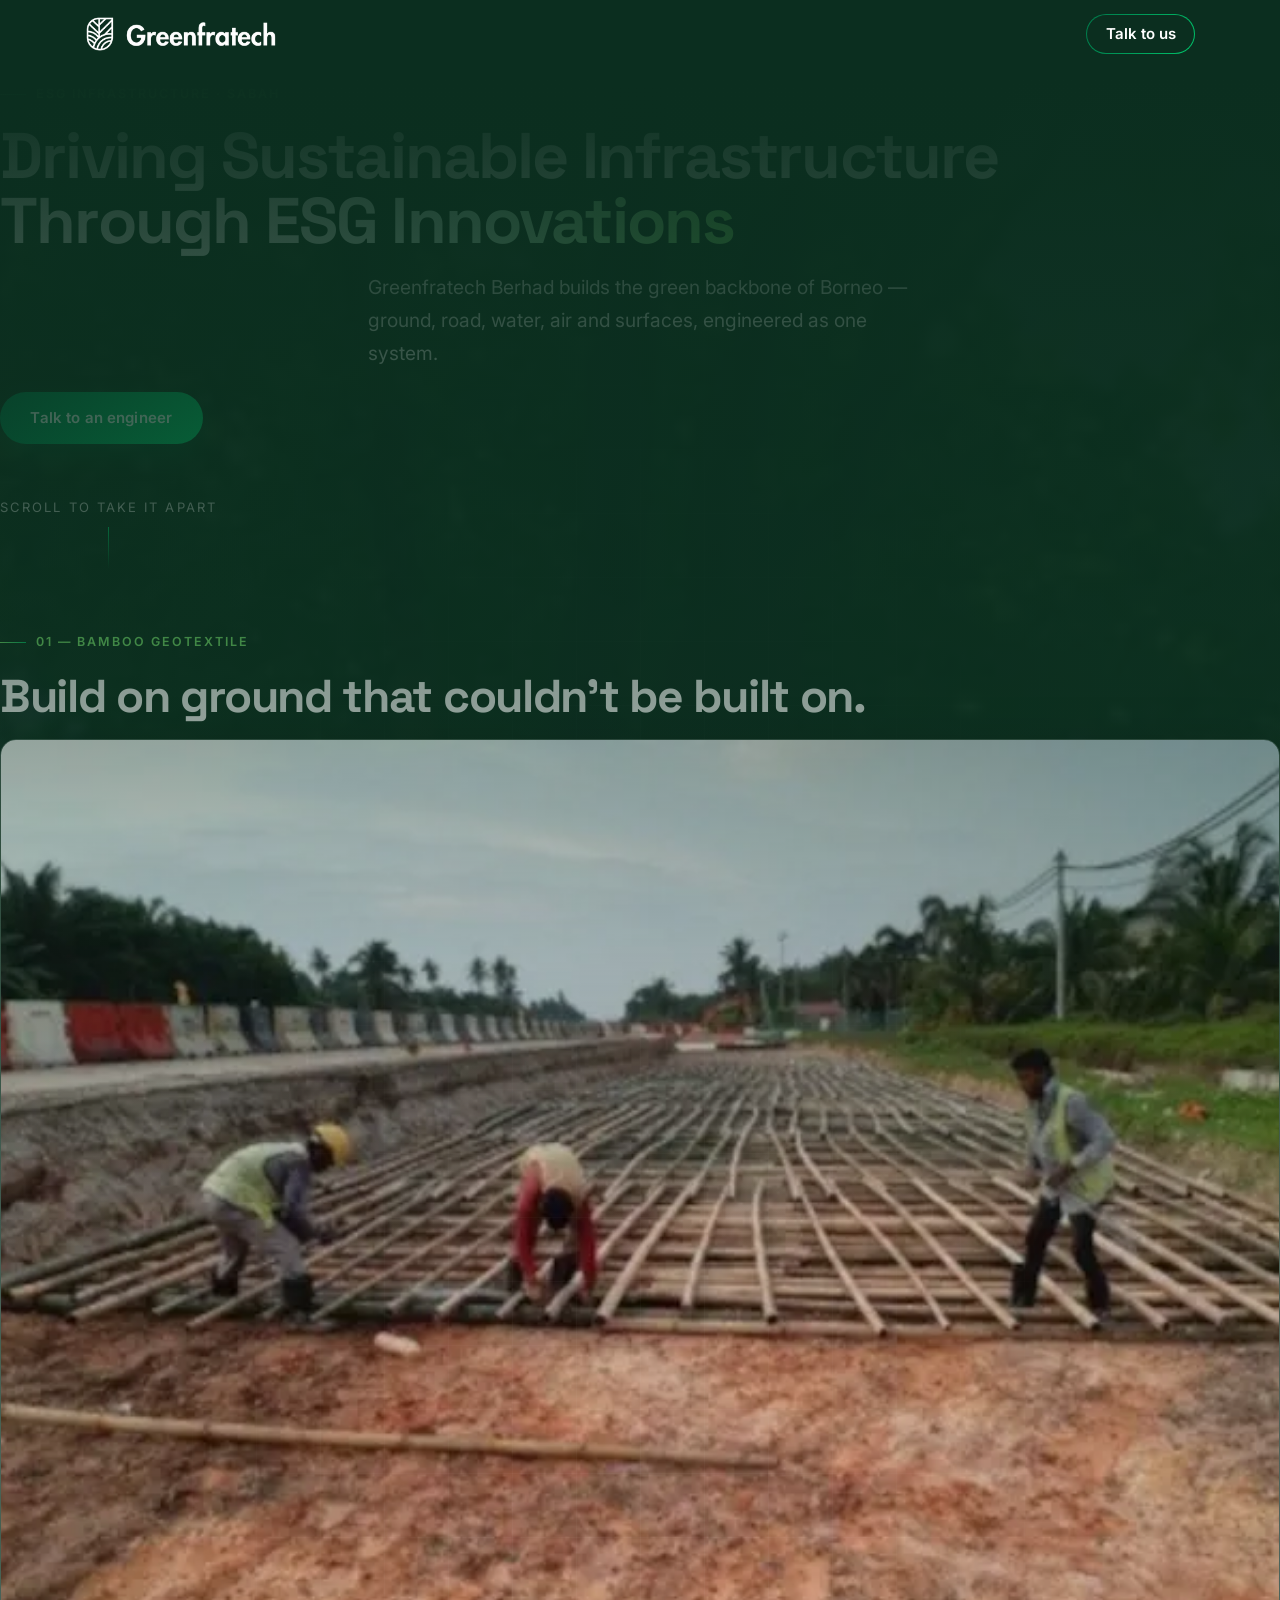
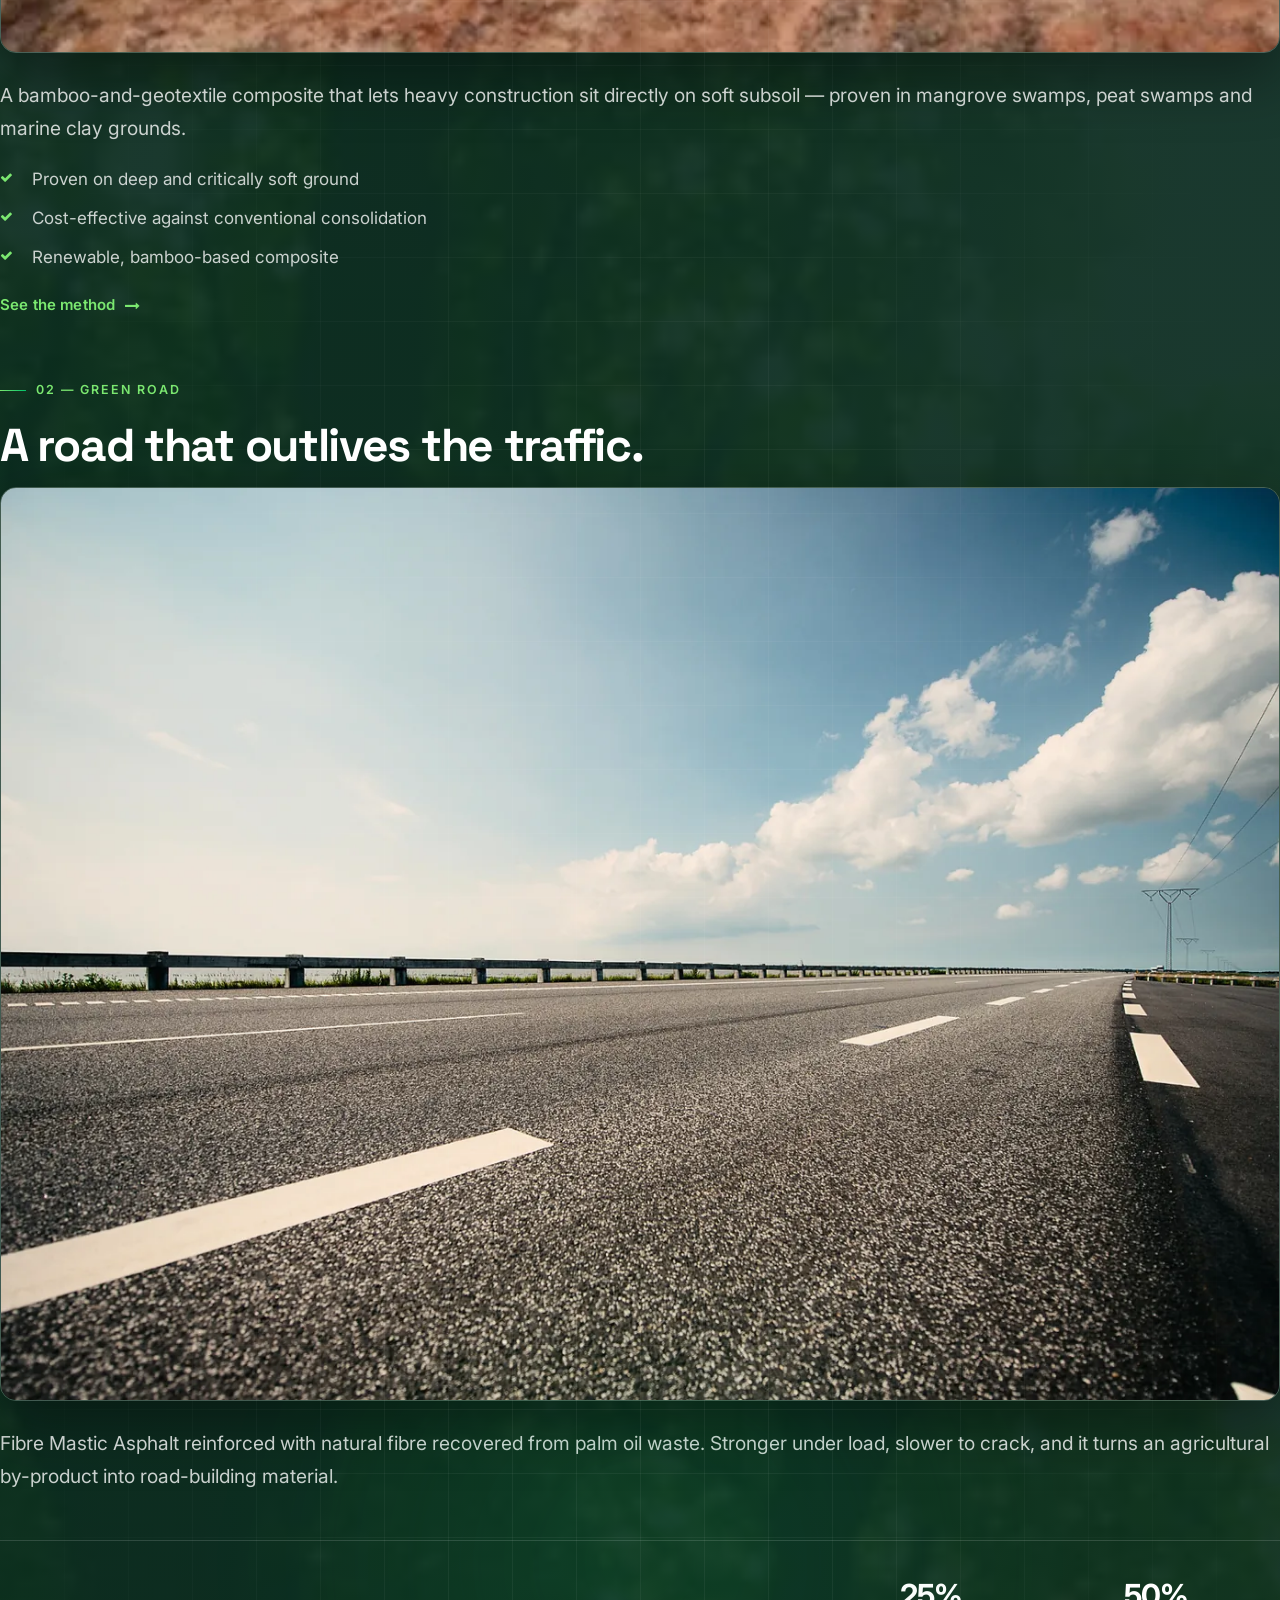
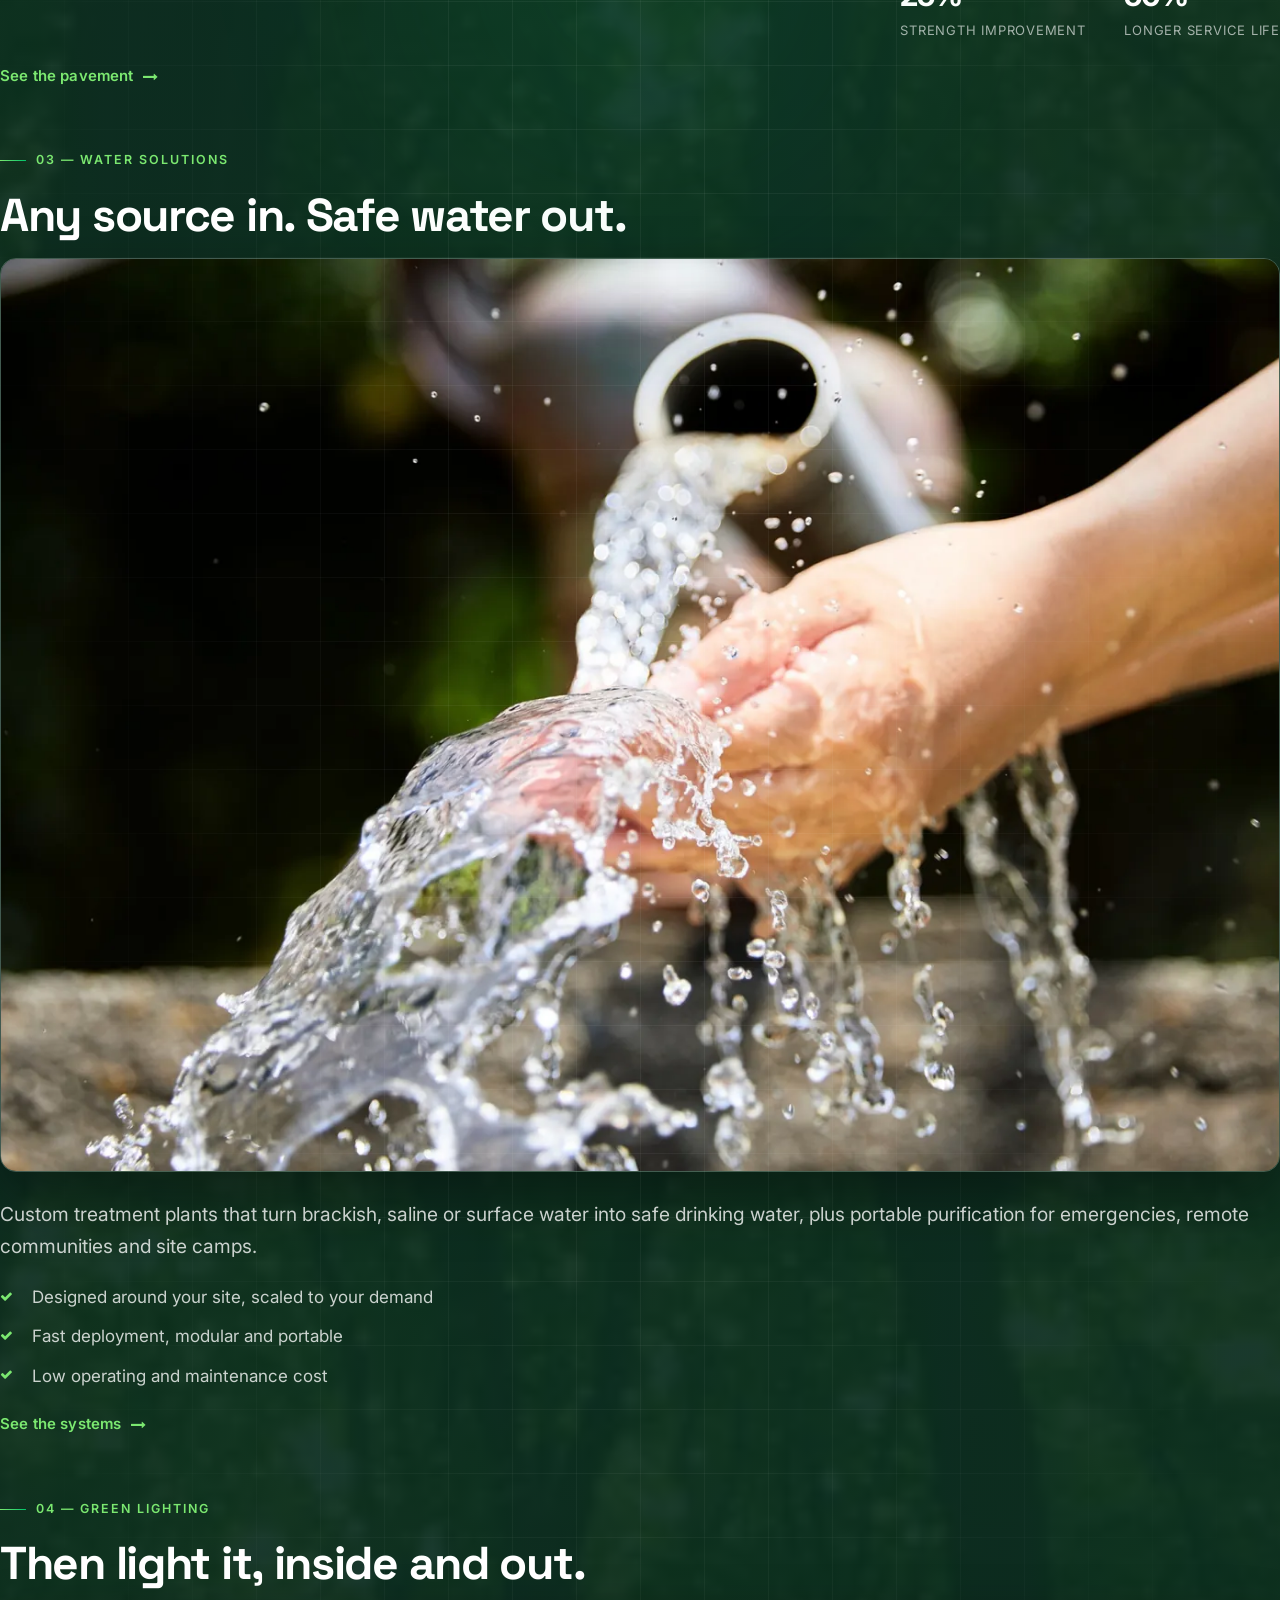
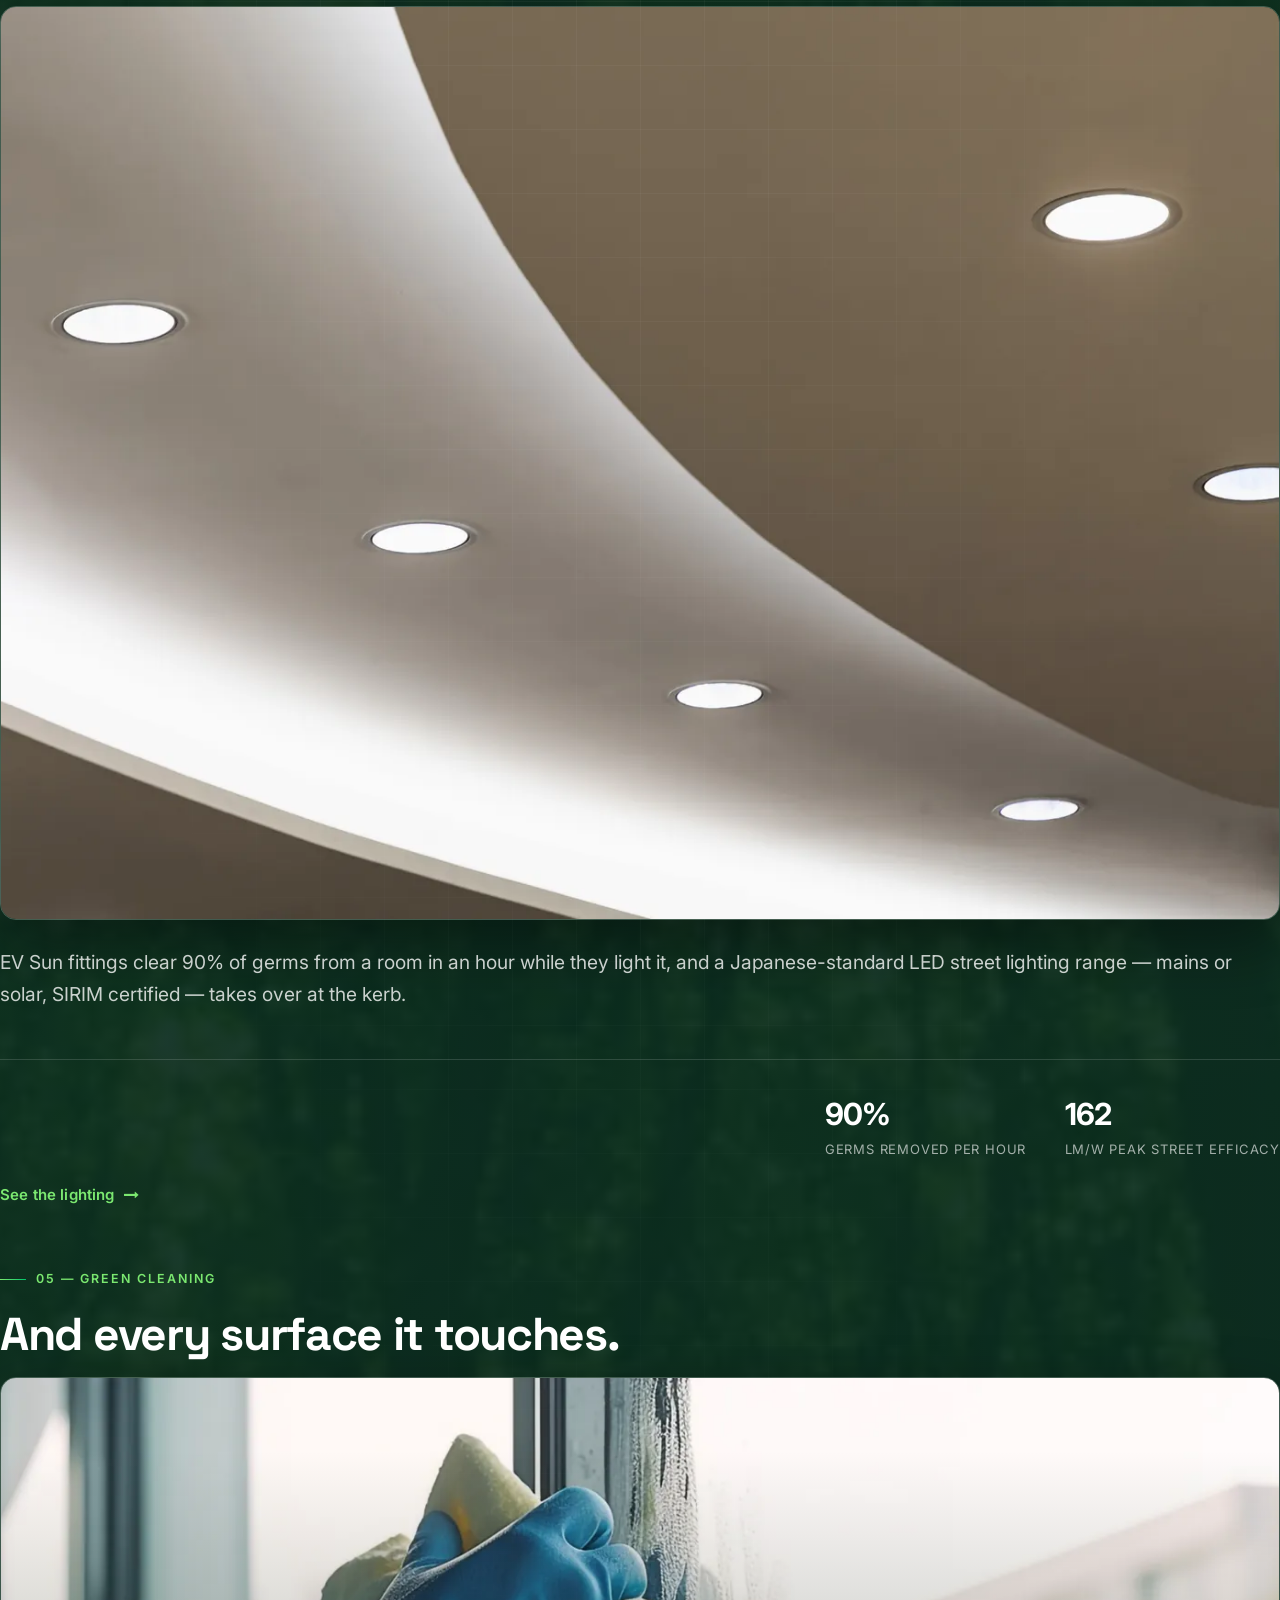
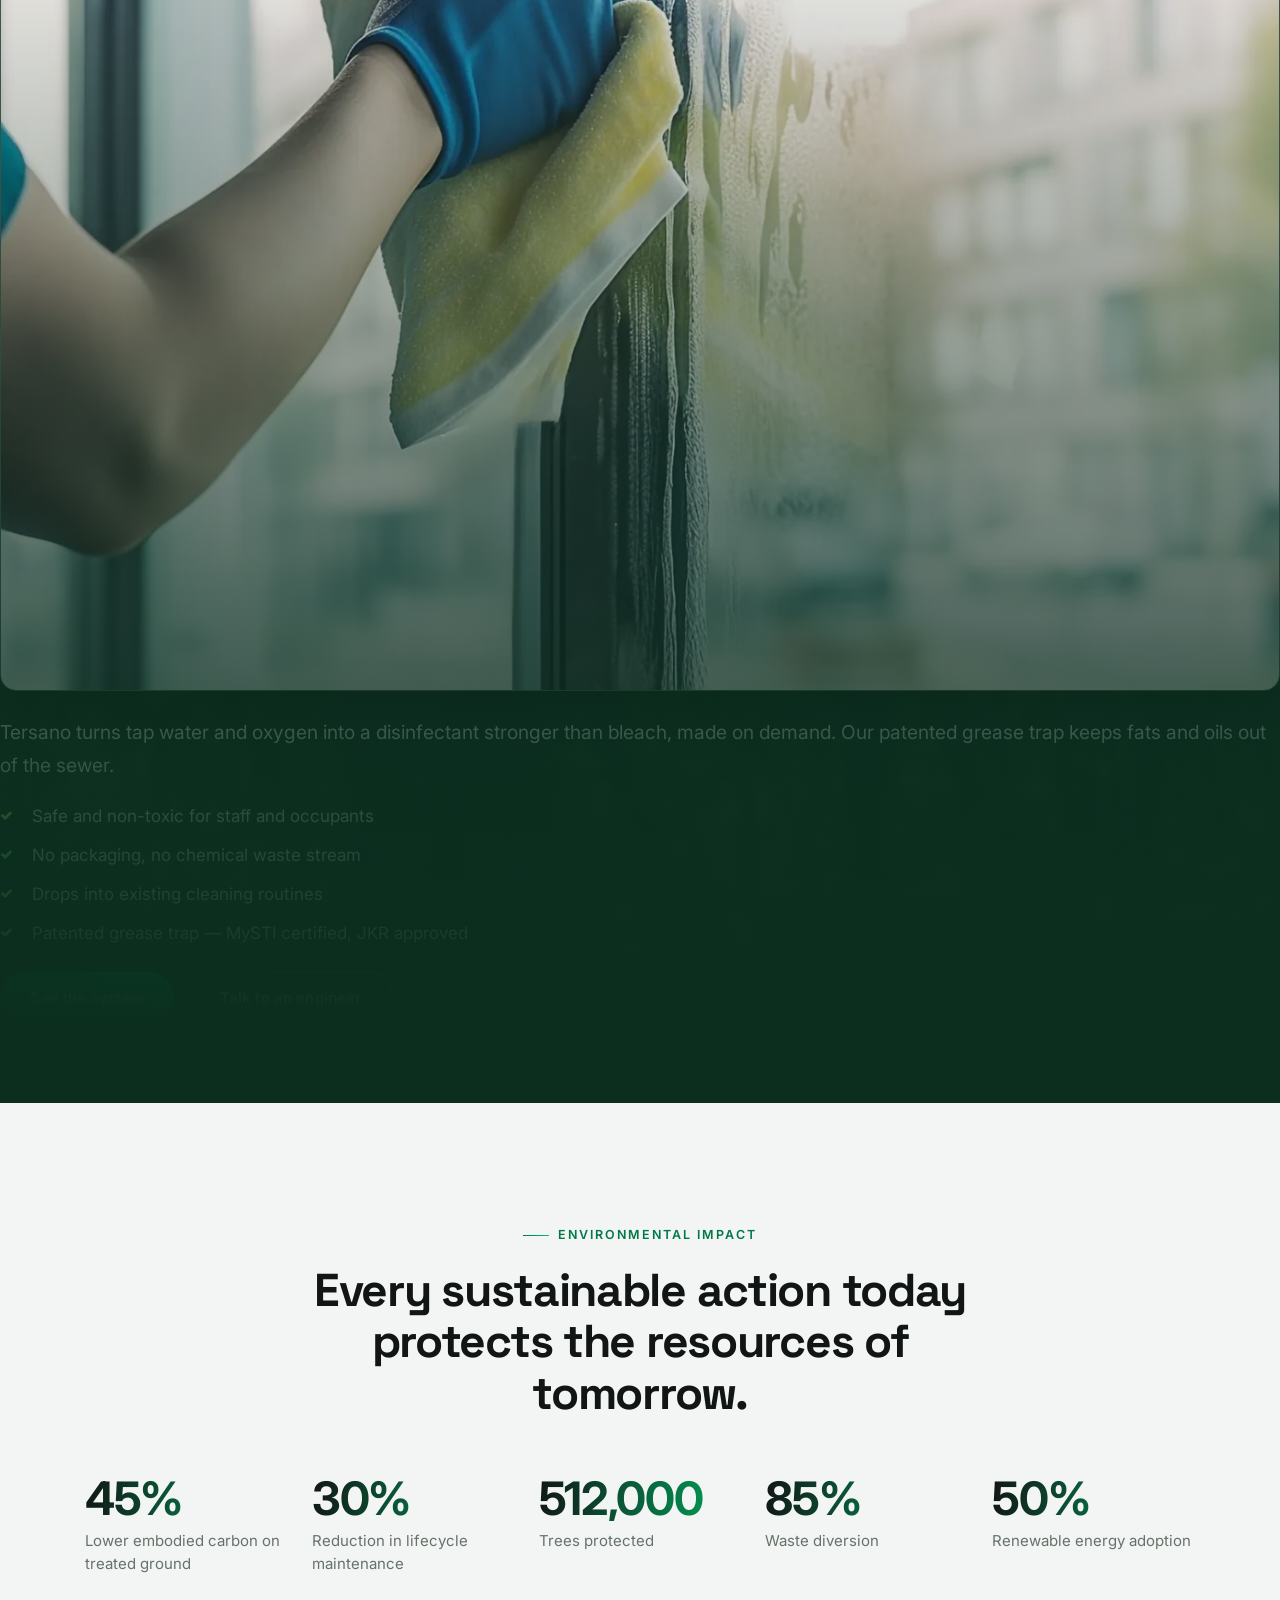
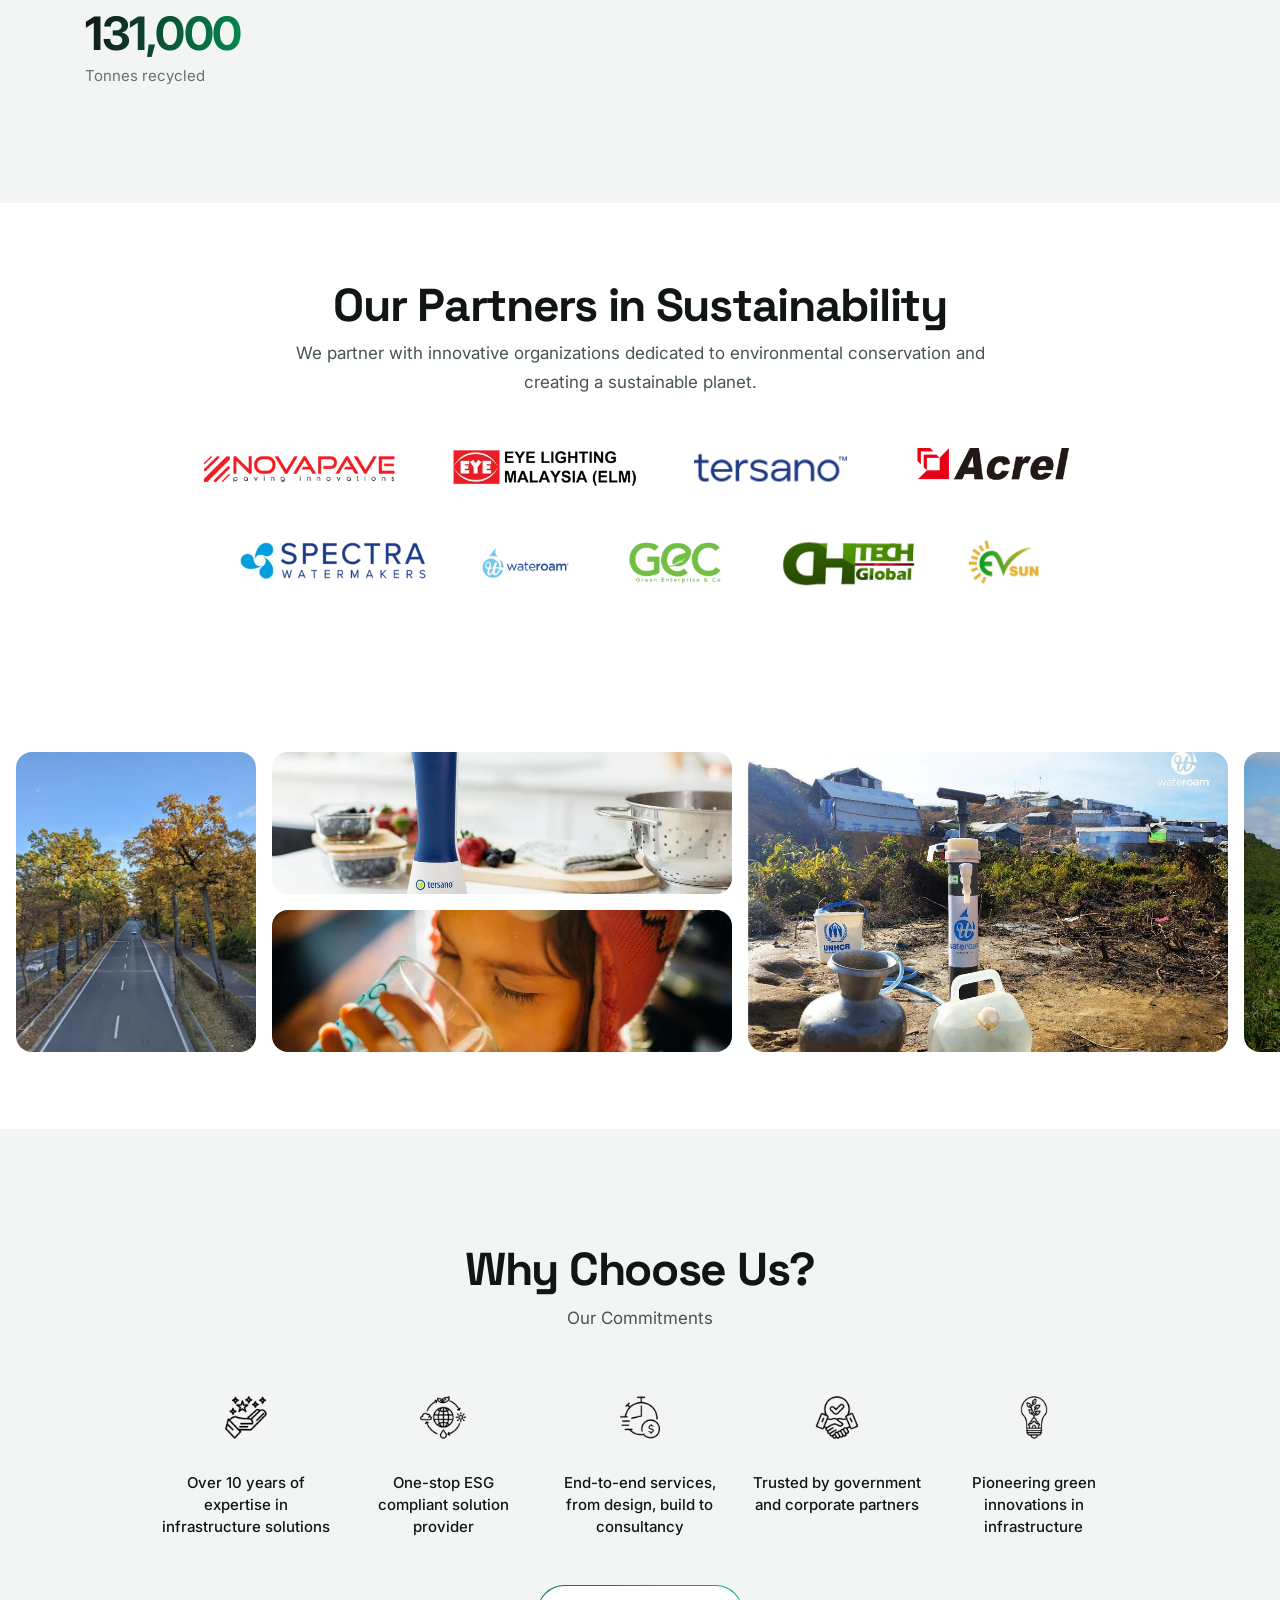
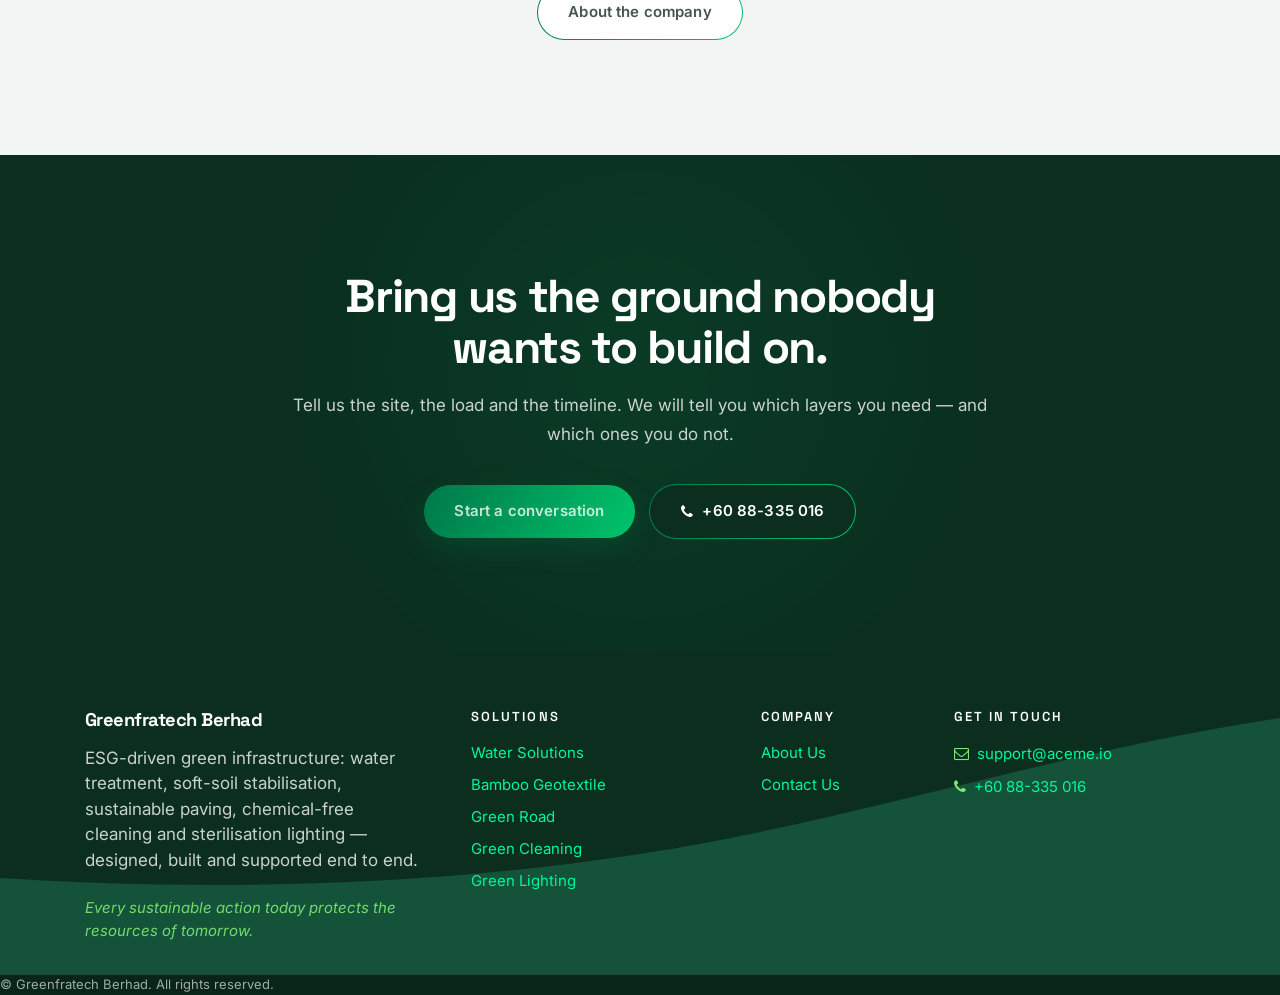
==== index.html @ 3b631f9c "Initial commit: Greenfratech static website Co-Authored-By: Claude Opus 5.5 <noreply@anthropic.com>" ====
<!DOCTYPE html>
<html data-main-object="website.page(4,)" data-website-id="1" dir="ltr" lang="en-US">
<head>
<meta charset="utf-8"/>
<meta content="IE=edge" http-equiv="X-UA-Compatible"/>
<meta content="width=device-width, initial-scale=1" name="viewport"/>

<meta content="Greenfratech Berhad builds the green backbone of Borneo — ground, road, water, air and surfaces, engineered as one system." name="description"/>
<meta content="website" property="og:type"/>
<meta content="Home | Greenfratech Berhad" property="og:title"/>
<meta content="Greenfratech Berhad" property="og:site_name"/>


<meta content="Greenfratech Berhad builds the green backbone of Borneo — ground, road, water, air and surfaces, engineered as one system." property="og:description"/>
<meta content="summary_large_image" name="twitter:card"/>
<meta content="Home | Greenfratech Berhad" name="twitter:title"/>

<meta content="@Odoo" name="twitter:site"/>
<meta content="Greenfratech Berhad builds the green backbone of Borneo — ground, road, water, air and surfaces, engineered as one system." name="twitter:description"/>

<link crossorigin="" href="https://fonts.gstatic.com/" rel="preconnect"/>
<link href="/assets/img/favicon.png" rel="apple-touch-icon"/>
<title>Home | Greenfratech Berhad</title>
<link href="/assets/img/favicon.png" rel="shortcut icon" type="image/x-icon"/>
<link as="font" crossorigin="" href="/assets/fonts/fontawesome-webfont.woff2?v=4.7.0" rel="preload"/>





<link href="/assets/css/site.css" rel="stylesheet"/><script defer="defer" src="/assets/js/site.js"></script></head>
<body>
<div class="homepage o_header_overlay" id="wrapwrap">
<a class="o_skip_to_content btn btn-primary rounded-0 visually-hidden-focusable position-absolute start-0" href="#wrap">Skip to Content</a>
<header class="o_header_fixed" data-anchor="true" data-extra-items-toggle-aria-label="Extra items button" data-name="Header" id="top" style=" ">
<nav aria-label="Main" class="navbar navbar-expand-lg navbar-light o_colored_level o_cc gft-navbar d-none d-lg-block" data-name="Navbar">
<div class="o_main_nav container" id="o_main_nav">
<a class="navbar-brand logo me-4 gft-brand" data-name="Navbar Logo" href="/">
<span aria-label="Logo of Greenfratech Berhad" role="img" title="Greenfratech Berhad"><img alt="Greenfratech Berhad" class="img img-fluid" height="40" loading="lazy" src="/assets/img/logo.png" width="95"/></span>
</a>
<ul class="nav navbar-nav top_menu o_menu_loading mx-auto gft-nav" id="top_menu" role="menu">
<li class="nav-item" role="presentation">
<a class="nav-link active" href="/" role="menuitem">
<span>Home</span>
</a>
</li>
<li class="nav-item dropdown" role="presentation">
<a class="nav-link dropdown-toggle" data-bs-toggle="dropdown" href="#" role="menuitem">
<span>How we Green the infra</span>
</a><ul class="dropdown-menu" role="menu">
<li class="" role="presentation">
<a class="dropdown-item" href="/water-treatment" role="menuitem">
<span>Water Solutions</span>
</a>
</li>
<li class="" role="presentation">
<a class="dropdown-item" href="/bamboo-geotextile" role="menuitem">
<span>Bamboo Geotextile</span>
</a>
</li>
<li class="" role="presentation">
<a class="dropdown-item" href="/fiber-mastic-asphalt" role="menuitem">
<span>Green Road</span>
</a>
</li>
<li class="" role="presentation">
<a class="dropdown-item" href="/green-cleaning" role="menuitem">
<span>Green Cleaning</span>
</a>
</li>
<li class="" role="presentation">
<a class="dropdown-item" href="/green-lighting" role="menuitem">
<span>Green Lighting</span>
</a>
</li>
<li class="" role="presentation">
<a class="dropdown-item" href="/asset-power-monitoring" role="menuitem">
<span>Infra AI</span>
</a>
</li>
</ul>
</li>
<li class="nav-item" role="presentation">
<a class="nav-link" href="/about-us" role="menuitem">
<span>About Us</span>
</a>
</li>
<li class="nav-item" role="presentation">
<a class="nav-link" href="/contactus" role="menuitem">
<span>Contact us</span>
</a>
</li>
</ul>
<ul class="navbar-nav align-items-center gap-2 flex-shrink-0 justify-content-end ps-3">

<li class="nav-item ms-2">
<a class="gft-cta-nav nav-link" href="/contactus">
                                Talk to us
                            </a>
</li>
</ul>
</div>
</nav>
<nav aria-label="Mobile" class="navbar navbar-light o_colored_level o_cc o_header_mobile d-block d-lg-none shadow-sm" data-name="Navbar">
<div class="o_main_nav container flex-wrap justify-content-between">
<a class="navbar-brand logo" data-name="Navbar Logo" href="/">
<span aria-label="Logo of Greenfratech Berhad" role="img" title="Greenfratech Berhad"><img alt="Greenfratech Berhad" class="img img-fluid" height="40" loading="lazy" src="/assets/img/logo.png" width="95"/></span>
</a>
<ul class="o_header_mobile_buttons_wrap navbar-nav flex-row align-items-center gap-2 mb-0">
<li>
<button aria-controls="top_menu_collapse_mobile" aria-expanded="false" aria-label="Toggle navigation" class="nav-link btn me-auto p-2" data-bs-target="#top_menu_collapse_mobile" data-bs-toggle="offcanvas" type="button">
<span class="navbar-toggler-icon"></span>
</button>
</li>
</ul>
<div class="offcanvas offcanvas-end o_navbar_mobile" id="top_menu_collapse_mobile">
<div class="offcanvas-header justify-content-end">
<button aria-label="Close" class="nav-link btn-close" data-bs-dismiss="offcanvas" type="button"></button>
</div>
<div class="offcanvas-body d-flex flex-column justify-content-between h-100 w-100">
<ul class="navbar-nav">
<li class="">

</li>
<ul class="nav navbar-nav top_menu" role="menu">
<li class="nav-item" role="presentation">
<a class="nav-link active" href="/" role="menuitem">
<span>Home</span>
</a>
</li>
<li class="nav-item dropdown" role="presentation">
<a class="nav-link dropdown-toggle d-flex justify-content-between align-items-center" data-bs-toggle="dropdown" href="#" role="menuitem">
<span>How we Green the infra</span>
</a><ul class="dropdown-menu position-relative rounded-0 o_dropdown_without_offset" role="menu">
<li class="" role="presentation">
<a class="dropdown-item" href="/water-treatment" role="menuitem">
<span>Water Solutions</span>
</a>
</li>
<li class="" role="presentation">
<a class="dropdown-item" href="/bamboo-geotextile" role="menuitem">
<span>Bamboo Geotextile</span>
</a>
</li>
<li class="" role="presentation">
<a class="dropdown-item" href="/fiber-mastic-asphalt" role="menuitem">
<span>Green Road</span>
</a>
</li>
<li class="" role="presentation">
<a class="dropdown-item" href="/green-cleaning" role="menuitem">
<span>Green Cleaning</span>
</a>
</li>
<li class="" role="presentation">
<a class="dropdown-item" href="/green-lighting" role="menuitem">
<span>Green Lighting</span>
</a>
</li>
<li class="" role="presentation">
<a class="dropdown-item" href="/asset-power-monitoring" role="menuitem">
<span>Infra AI</span>
</a>
</li>
</ul>
</li>
<li class="nav-item" role="presentation">
<a class="nav-link" href="/about-us" role="menuitem">
<span>About Us</span>
</a>
</li>
<li class="nav-item" role="presentation">
<a class="nav-link" href="/contactus" role="menuitem">
<span>Contact us</span>
</a>
</li>
</ul>
<li class="">
<div class="s_text_block mt-2 border-top pt-2 o_border_contrast" data-name="Text">
<a class="nav-link o_nav-link_secondary p-2" href="tel:+6088335016">+60 88-335 016</a>
</div>
</li>
</ul>
<ul class="navbar-nav gap-2 mt-3 w-100">

<li class="">
<div>
<section class="s_text_block" data-name="Text">
<div class="container">
<a class="btn btn-primary btn_cta w-100" href="/contactus">Contact Us</a>
</div>
</section>
</div>
</li>
</ul>
</div>
</div>
</div>
</nav>
</header>
<main>
<div class="gft-page gft-page--home" id="wrap">
<section class="gft-stage gft-on-green" data-gft-stage="true" data-name="Scroll Stage">
<div class="gft-stage__viewport">
<div class="gft-glow gft-glow--center"></div>
<div class="gft-grid"></div>
<div class="gft-vignette"></div>
<div class="gft-stage__scene" data-gft-scene="true">
<div class="gft-stage__camera">
<span class="gft-layer gft-layer--soil" data-gft-layer="0" style="--i: 0">
<span class="gft-layer__tag">
<span class="gft-layer__index">Ground condition</span>
<span class="gft-layer__name">Soft subsoil</span>
<span class="gft-layer__note">Mangrove, peat swamp, marine clay</span>
</span>
</span>
<a class="gft-layer gft-layer--bamboo" data-beat="1" data-gft-layer="1" href="/bamboo-geotextile" style="--i: 1">
<span class="gft-layer__tag">
<span class="gft-layer__index">01 — Ground</span>
<span class="gft-layer__name">Bamboo Geotextile</span>
<span class="gft-layer__note">Green soft soil treatment</span>
</span>
</a>
<a class="gft-layer gft-layer--road" data-beat="2" data-gft-layer="2" href="/fiber-mastic-asphalt" style="--i: 2">
<span class="gft-layer__tag">
<span class="gft-layer__index">02 — Surface</span>
<span class="gft-layer__name">Green Road</span>
<span class="gft-layer__note">Fibre Mastic Asphalt</span>
</span>
</a>
<a class="gft-layer gft-layer--water" data-beat="3" data-gft-layer="3" href="/water-treatment" style="--i: 3">
<span class="gft-layer__tag">
<span class="gft-layer__index">03 — Water</span>
<span class="gft-layer__name">Water Solutions</span>
<span class="gft-layer__note">Treatment &amp; purification plants</span>
</span>
</a>
<a class="gft-layer gft-layer--light" data-beat="4" data-gft-layer="4" href="/green-lighting" style="--i: 4">
<span class="gft-layer__tag">
<span class="gft-layer__index">04 — Light</span>
<span class="gft-layer__name">Green Lighting</span>
<span class="gft-layer__note">Sterilization &amp; street</span>
</span>
</a>
<a class="gft-layer gft-layer--clean" data-beat="5" data-gft-layer="5" href="/green-cleaning" style="--i: 5">
<span class="gft-layer__tag">
<span class="gft-layer__index">05 — Surfaces</span>
<span class="gft-layer__name">Green Cleaning</span>
<span class="gft-layer__note">Aqueous ozone &amp; grease traps</span>
</span>
</a>
</div>
</div>
<div class="gft-stage__rail"><span></span></div>
<div class="gft-beats">
<div class="gft-beat gft-beat--hero gft-beat--center" data-gft-beat="0">
<span class="gft-eyebrow">ESG Infrastructure · Sabah</span>
<h1 class="gft-beat__title">
                                    Driving Sustainable Infrastructure<br/>
                                    Through <span class="gft-grad-text">ESG Innovations</span>
</h1>
<p class="gft-beat__body">
                                    Greenfratech Berhad builds the green backbone of Borneo — ground,
                                    road, water, air and surfaces, engineered as one system.
                                </p>
<div class="gft-actions">
<a class="gft-btn gft-btn--primary" href="/contactus">Talk to an engineer</a>
</div>
<p class="mt-5 mb-0">
<span class="gft-scroll-cue">Scroll to take it apart</span>
</p>
</div>
<div class="gft-beat gft-beat--left" data-gft-beat="1">
<span class="gft-eyebrow">01 — Bamboo Geotextile</span>
<h2 class="gft-beat__title">Build on ground that couldn't be built on.</h2>
<figure class="gft-beat__shot">
<img alt="Bamboo-geotextile composite (Geobamtile)" loading="lazy" src="/assets/img/solutions/bamboo.webp"/>
</figure>
<p class="gft-beat__body">
                                    A bamboo-and-geotextile composite that lets heavy construction sit
                                    directly on soft subsoil — proven in mangrove swamps, peat swamps
                                    and marine clay grounds.
                                </p>
<ul class="gft-checks">
<li>Proven on deep and critically soft ground</li>
<li>Cost-effective against conventional consolidation</li>
<li>Renewable, bamboo-based composite</li>
</ul>
<div class="gft-actions mt-4">
<a class="gft-btn gft-btn--text" href="/bamboo-geotextile">
                                        See the method <i class="fa fa-long-arrow-right"></i>
</a>
</div>
</div>
<div class="gft-beat gft-beat--right" data-gft-beat="2">
<span class="gft-eyebrow">02 — Green Road</span>
<h2 class="gft-beat__title">A road that outlives the traffic.</h2>
<figure class="gft-beat__shot">
<img alt="Fibre mastic asphalt road surface" loading="lazy" src="/assets/img/solutions/road.webp"/>
</figure>
<p class="gft-beat__body">
                                    Fibre Mastic Asphalt reinforced with natural fibre recovered from
                                    palm oil waste. Stronger under load, slower to crack, and it turns
                                    an agricultural by-product into road-building material.
                                </p>
<dl class="gft-hero__facts justify-content-lg-end">
<div>
<dt>25%</dt>
<dd>Strength improvement</dd>
</div>
<div>
<dt>50%</dt>
<dd>Longer service life</dd>
</div>
</dl>
<div class="gft-actions mt-4">
<a class="gft-btn gft-btn--text" href="/fiber-mastic-asphalt">
                                        See the pavement <i class="fa fa-long-arrow-right"></i>
</a>
</div>
</div>
<div class="gft-beat gft-beat--left" data-gft-beat="3">
<span class="gft-eyebrow">03 — Water Solutions</span>
<h2 class="gft-beat__title">Any source in. Safe water out.</h2>
<figure class="gft-beat__shot">
<img alt="Water treatment plant" loading="lazy" src="/assets/img/solutions/water.webp"/>
</figure>
<p class="gft-beat__body">
                                    Custom treatment plants that turn brackish, saline or surface water
                                    into safe drinking water, plus portable purification for
                                    emergencies, remote communities and site camps.
                                </p>
<ul class="gft-checks">
<li>Designed around your site, scaled to your demand</li>
<li>Fast deployment, modular and portable</li>
<li>Low operating and maintenance cost</li>
</ul>
<div class="gft-actions mt-4">
<a class="gft-btn gft-btn--text" href="/water-treatment">
                                        See the systems <i class="fa fa-long-arrow-right"></i>
</a>
</div>
</div>
<div class="gft-beat gft-beat--right" data-gft-beat="4">
<span class="gft-eyebrow">04 — Green Lighting</span>
<h2 class="gft-beat__title">Then light it, inside and out.</h2>
<figure class="gft-beat__shot">
<img alt="Green Lighting — sterilization and street lighting" loading="lazy" src="/assets/img/solutions/lighting.webp"/>
</figure>
<p class="gft-beat__body">
                                    EV Sun fittings clear 90% of germs from a room in an hour while
                                    they light it, and a Japanese-standard LED street lighting range —
                                    mains or solar, SIRIM certified — takes over at the kerb.
                                </p>
<dl class="gft-hero__facts justify-content-lg-end">
<div>
<dt>90%</dt>
<dd>Germs removed per hour</dd>
</div>
<div>
<dt>162</dt>
<dd>lm/W peak street efficacy</dd>
</div>
</dl>
<div class="gft-actions mt-4">
<a class="gft-btn gft-btn--text" href="/green-lighting">
                                        See the lighting <i class="fa fa-long-arrow-right"></i>
</a>
</div>
</div>
<div class="gft-beat gft-beat--left" data-gft-beat="5">
<span class="gft-eyebrow">05 — Green Cleaning</span>
<h2 class="gft-beat__title">And every surface it touches.</h2>
<figure class="gft-beat__shot">
<img alt="Chemical-free cleaning in use" loading="lazy" src="/assets/img/solutions/cleaning.webp"/>
</figure>
<p class="gft-beat__body">
                                    Tersano turns tap water and oxygen into a disinfectant stronger
                                    than bleach, made on demand. Our patented grease trap keeps fats
                                    and oils out of the sewer.
                                </p>
<ul class="gft-checks">
<li>Safe and non-toxic for staff and occupants</li>
<li>No packaging, no chemical waste stream</li>
<li>Drops into existing cleaning routines</li>
<li>Patented grease trap — MySTI certified, JKR approved</li>
</ul>
<div class="gft-actions mt-4">
<a class="gft-btn gft-btn--primary" href="/green-cleaning">See the system</a>
<a class="gft-btn gft-btn--ghost" href="/contactus">Talk to an engineer</a>
</div>
</div>
</div>
</div>
</section>
<section class="gft-section gft-section--alt" data-gft-impact="true" data-name="Impact">
<div class="container">
<div class="row justify-content-center text-center mb-5">
<div class="col-lg-8">
<span class="gft-eyebrow gft-center">Environmental impact</span>
<h2 class="gft-h2 gft-split">
<span class="gft-split__part gft-split__part--l">Every sustainable action today</span>
<span class="gft-split__part gft-split__part--r">protects the resources of tomorrow.</span>
</h2>
</div>
</div>
<div class="gft-stats">
<div class="gft-stat">
<span class="gft-stat__value">45%</span>
<span class="gft-stat__label">Lower embodied carbon on treated ground</span>
</div>
<div class="gft-stat">
<span class="gft-stat__value">30%</span>
<span class="gft-stat__label">Reduction in lifecycle maintenance</span>
</div>
<div class="gft-stat">
<span class="gft-stat__value">512,000</span>
<span class="gft-stat__label">Trees protected</span>
</div>
<div class="gft-stat">
<span class="gft-stat__value">85%</span>
<span class="gft-stat__label">Waste diversion</span>
</div>
<div class="gft-stat">
<span class="gft-stat__value">50%</span>
<span class="gft-stat__label">Renewable energy adoption</span>
</div>
<div class="gft-stat">
<span class="gft-stat__value">131,000</span>
<span class="gft-stat__label">Tonnes recycled</span>
</div>
</div>
</div>
</section>
<section class="gft-section gft-section--sm" data-gft-inview="true" data-name="Partners">
<div class="container">
<div class="row justify-content-center text-center mb-5">
<div class="col-lg-8 gft-inview__lead">
<h2 class="gft-h2">Our Partners in Sustainability</h2>
<p class="mb-0">
                                    We partner with innovative organizations dedicated to environmental
                                    conservation and creating a sustainable planet.
                                </p>
</div>
</div>
<div class="gft-partners">
<span class="gft-partners__item gft-partners__item--novapave"><img alt="Novapave" loading="lazy" src="/assets/img/partners/novapave.webp"/></span>
<span class="gft-partners__item gft-partners__item--acrel"><img alt="Acrel" loading="lazy" src="/assets/img/partners/acrel.webp"/></span>
<span class="gft-partners__item gft-partners__item--tersano"><img alt="Tersano" loading="lazy" src="/assets/img/partners/tersano.webp"/></span>
<span class="gft-partners__item gft-partners__item--elm"><img alt="Eye Lighting Malaysia (ELM)" loading="lazy" src="/assets/img/partners/elm.webp"/></span>
<span class="gft-partners__item gft-partners__item--spectra"><img alt="Spectra Watermakers" loading="lazy" src="/assets/img/partners/spectra.webp"/></span>
<span class="gft-partners__item gft-partners__item--wateroam"><img alt="Wateroam" loading="lazy" src="/assets/img/partners/wateroam.webp"/></span>
<span class="gft-partners__item gft-partners__item--gec"><img alt="Green Enterprise &amp; Co (GEC)" loading="lazy" src="/assets/img/partners/gec.webp"/></span>
<span class="gft-partners__item gft-partners__item--chtech"><img alt="CH Tech Global" loading="lazy" src="/assets/img/partners/chtech.webp"/></span>
<span class="gft-partners__item gft-partners__item--evsun"><img alt="EV Sun" loading="lazy" src="/assets/img/partners/evsun.webp"/></span>
</div>
</div>
</section>
<section class="gft-strip" data-gft-inview="true" data-name="Project photography">
<div class="gft-strip__track">
<figure class="gft-strip__item gft-strip__item--tall">
<img alt="Greenfratech project site" loading="lazy" src="/assets/img/gallery/01.webp"/>
</figure>
<div class="gft-strip__stack">
<figure class="gft-strip__item">
<img alt="Tersano chemical-free cleaning in use" loading="lazy" src="/assets/img/gallery/02.webp"/>
</figure>
<figure class="gft-strip__item">
<img alt="Clean drinking water delivered to a community" loading="lazy" src="/assets/img/gallery/03.webp"/>
</figure>
</div>
<figure class="gft-strip__item gft-strip__item--wide">
<img alt="Portable water purification deployed in the field" loading="lazy" src="/assets/img/gallery/04.webp"/>
</figure>
<figure class="gft-strip__item gft-strip__item--wide">
<img alt="Completed green road through forested terrain" loading="lazy" src="/assets/img/gallery/05.webp"/>
</figure>
<figure class="gft-strip__item gft-strip__item--tall">
<img alt="Crew laying fibre mastic asphalt" loading="lazy" src="/assets/img/gallery/06.webp"/>
</figure>
</div>
</section>
<section class="gft-section gft-section--alt" data-name="Why Greenfratech">
<div class="container">
<div class="row justify-content-center text-center mb-5">
<div class="col-lg-8 gft-reveal">
<h2 class="gft-h2">Why Choose Us?</h2>
<p class="mb-0">Our Commitments</p>
</div>
</div>
<div class="gft-commitments gft-reveal gft-reveal--d1">
<div class="gft-commitment">
<img alt="" aria-hidden="true" loading="lazy" src="/assets/img/icons/experience.webp"/>
<p>Over 10 years of expertise in infrastructure solutions</p>
</div>
<div class="gft-commitment">
<img alt="" aria-hidden="true" loading="lazy" src="/assets/img/icons/onestop.webp"/>
<p>One-stop ESG compliant solution provider</p>
</div>
<div class="gft-commitment">
<img alt="" aria-hidden="true" loading="lazy" src="/assets/img/icons/endtoend.webp"/>
<p>End-to-end services, from design, build to consultancy</p>
</div>
<div class="gft-commitment">
<img alt="" aria-hidden="true" loading="lazy" src="/assets/img/icons/trusted.webp"/>
<p>Trusted by government and corporate partners</p>
</div>
<div class="gft-commitment">
<img alt="" aria-hidden="true" loading="lazy" src="/assets/img/icons/pioneering.webp"/>
<p>Pioneering green innovations in infrastructure</p>
</div>
</div>
<div class="text-center mt-5 gft-reveal gft-reveal--d2">
<a class="gft-btn gft-btn--ghost" href="/about-us">About the company</a>
</div>
</div>
</section>
<section class="gft-cta-band gft-on-green" data-name="Call to action">
<div class="gft-glow gft-glow--center"></div>
<div class="container">
<div class="gft-cta-band__inner gft-reveal">
<h2 class="gft-cta-band__title">Bring us the ground nobody wants to build on.</h2>
<p class="gft-cta-band__text">
                                Tell us the site, the load and the timeline. We will tell you which
                                layers you need — and which ones you do not.
                            </p>
<div class="gft-actions justify-content-center">
<a class="gft-btn gft-btn--primary" href="/contactus">Start a conversation</a>
<a class="gft-btn gft-btn--ghost" href="tel:+6088335016">
<i class="fa fa-phone"></i> +60 88-335 016
                                </a>
</div>
</div>
</div>
</section>
</div>

</main>
<footer class="o_footer o_colored_level o_cc" data-anchor="true" data-name="Footer" id="bottom">
<div class="gft-footer" id="footer">
<section class="s_text_block pt56 pb32" data-name="Text">
<div class="container">
<div class="row g-5">
<div class="col-lg-4">
<h5 class="gft-footer__brand mb-3">Greenfratech Berhad</h5>
<p class="mb-4">
                                    ESG-driven green infrastructure: water treatment, soft-soil
                                    stabilisation, sustainable paving, chemical-free cleaning and
                                    sterilisation lighting — designed, built and supported end to end.
                                </p>
<p class="gft-footer__motto mb-0">
                                    Every sustainable action today protects the resources of tomorrow.
                                </p>
</div>
<div class="col-lg-3 col-sm-6">
<h6 class="gft-footer__title">Solutions</h6>
<ul class="list-unstyled gft-footer__links">
<li><a href="/water-treatment">Water Solutions</a></li>
<li><a href="/bamboo-geotextile">Bamboo Geotextile</a></li>
<li><a href="/fiber-mastic-asphalt">Green Road</a></li>
<li><a href="/green-cleaning">Green Cleaning</a></li>
<li><a href="/green-lighting">Green Lighting</a></li>
</ul>
</div>
<div class="col-lg-2 col-sm-6">
<h6 class="gft-footer__title">Company</h6>
<ul class="list-unstyled gft-footer__links">
<li><a href="/about-us">About Us</a></li>
<li><a href="/contactus">Contact Us</a></li>
</ul>
</div>
<div class="col-lg-3">
<h6 class="gft-footer__title">Get in touch</h6>
<ul class="list-unstyled gft-footer__links gft-footer__contact">
<li>
<i class="fa fa-envelope-o me-2"></i>
<a href="mailto:support@aceme.io">support@aceme.io</a>
</li>
<li>
<i class="fa fa-phone me-2"></i>
<a href="tel:+6088335016">+60 88-335 016</a>
</li>
</ul>
</div>
</div>
</div>
</section>
</div>
<div class="o_footer_copyright o_colored_level o_cc" data-name="Copyright"><span>© Greenfratech Berhad. All rights reserved.</span></div>
</footer>
</div>
</body>
</html>
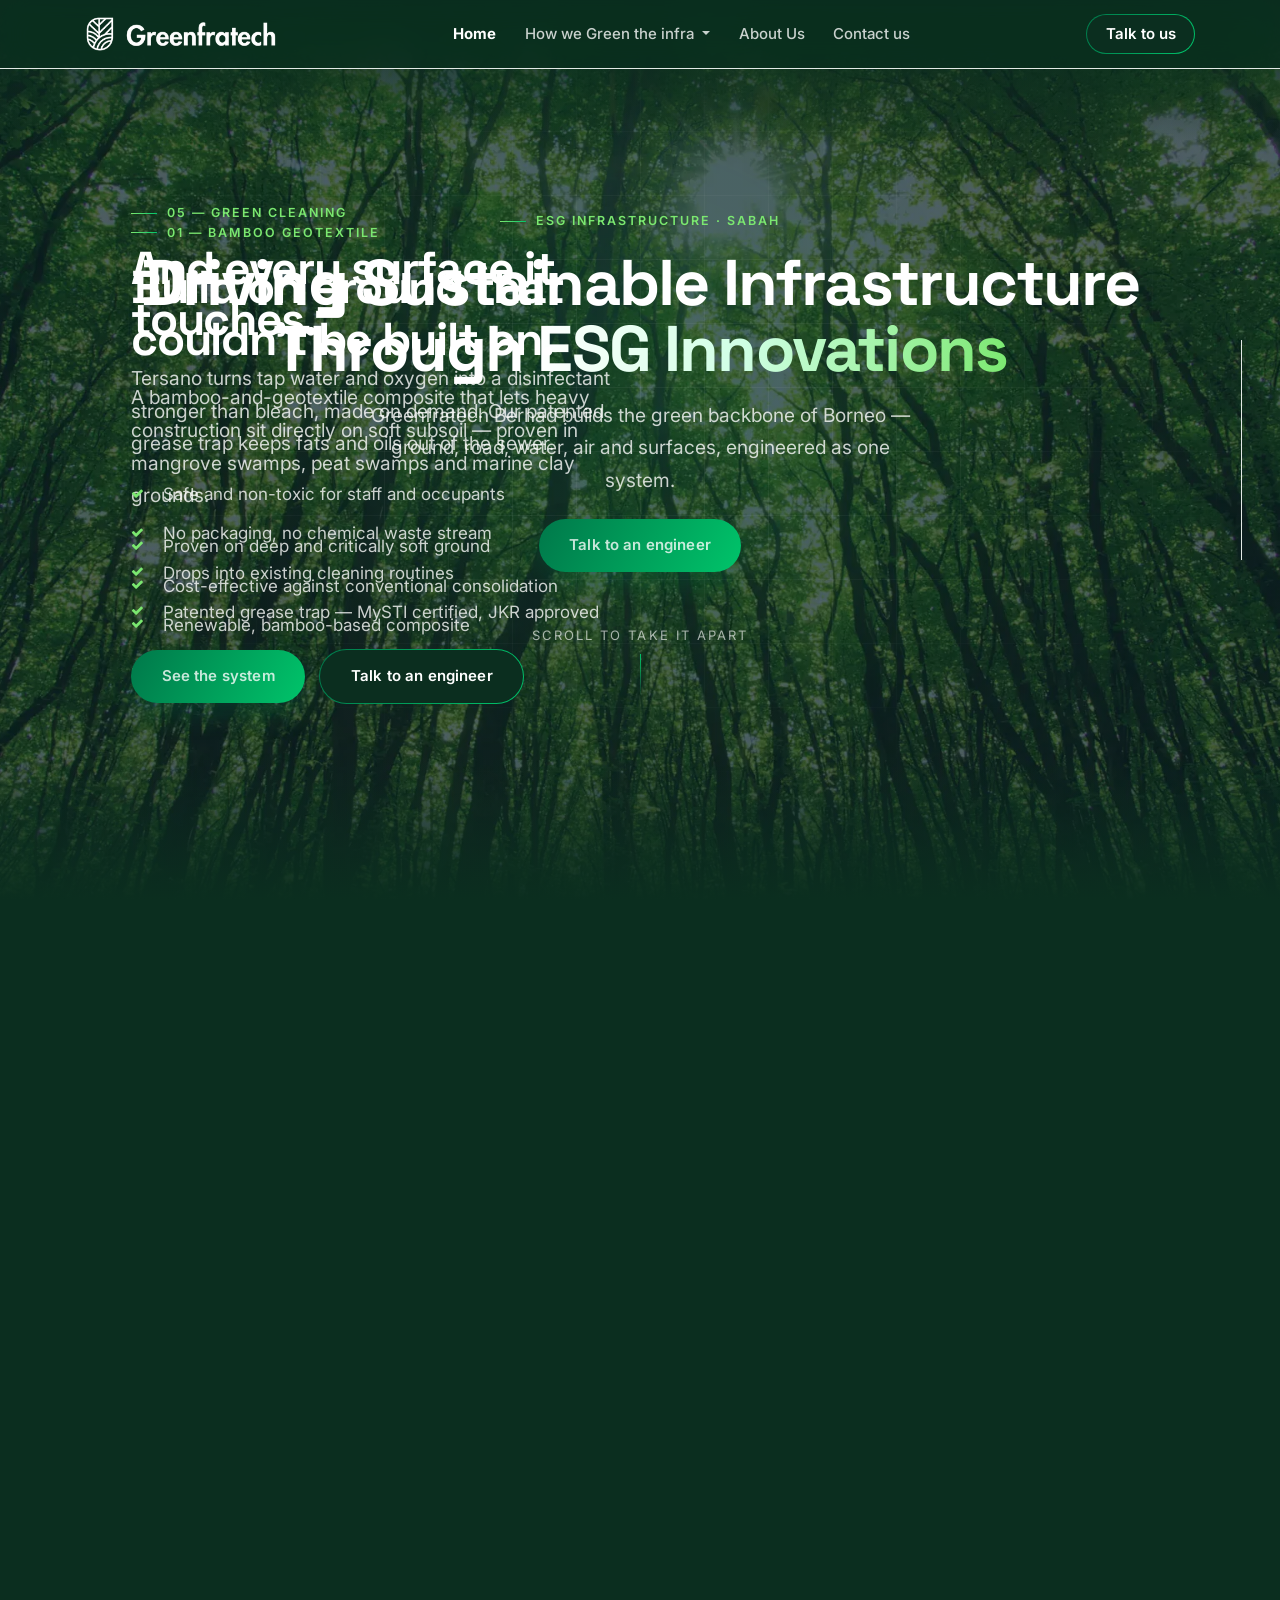
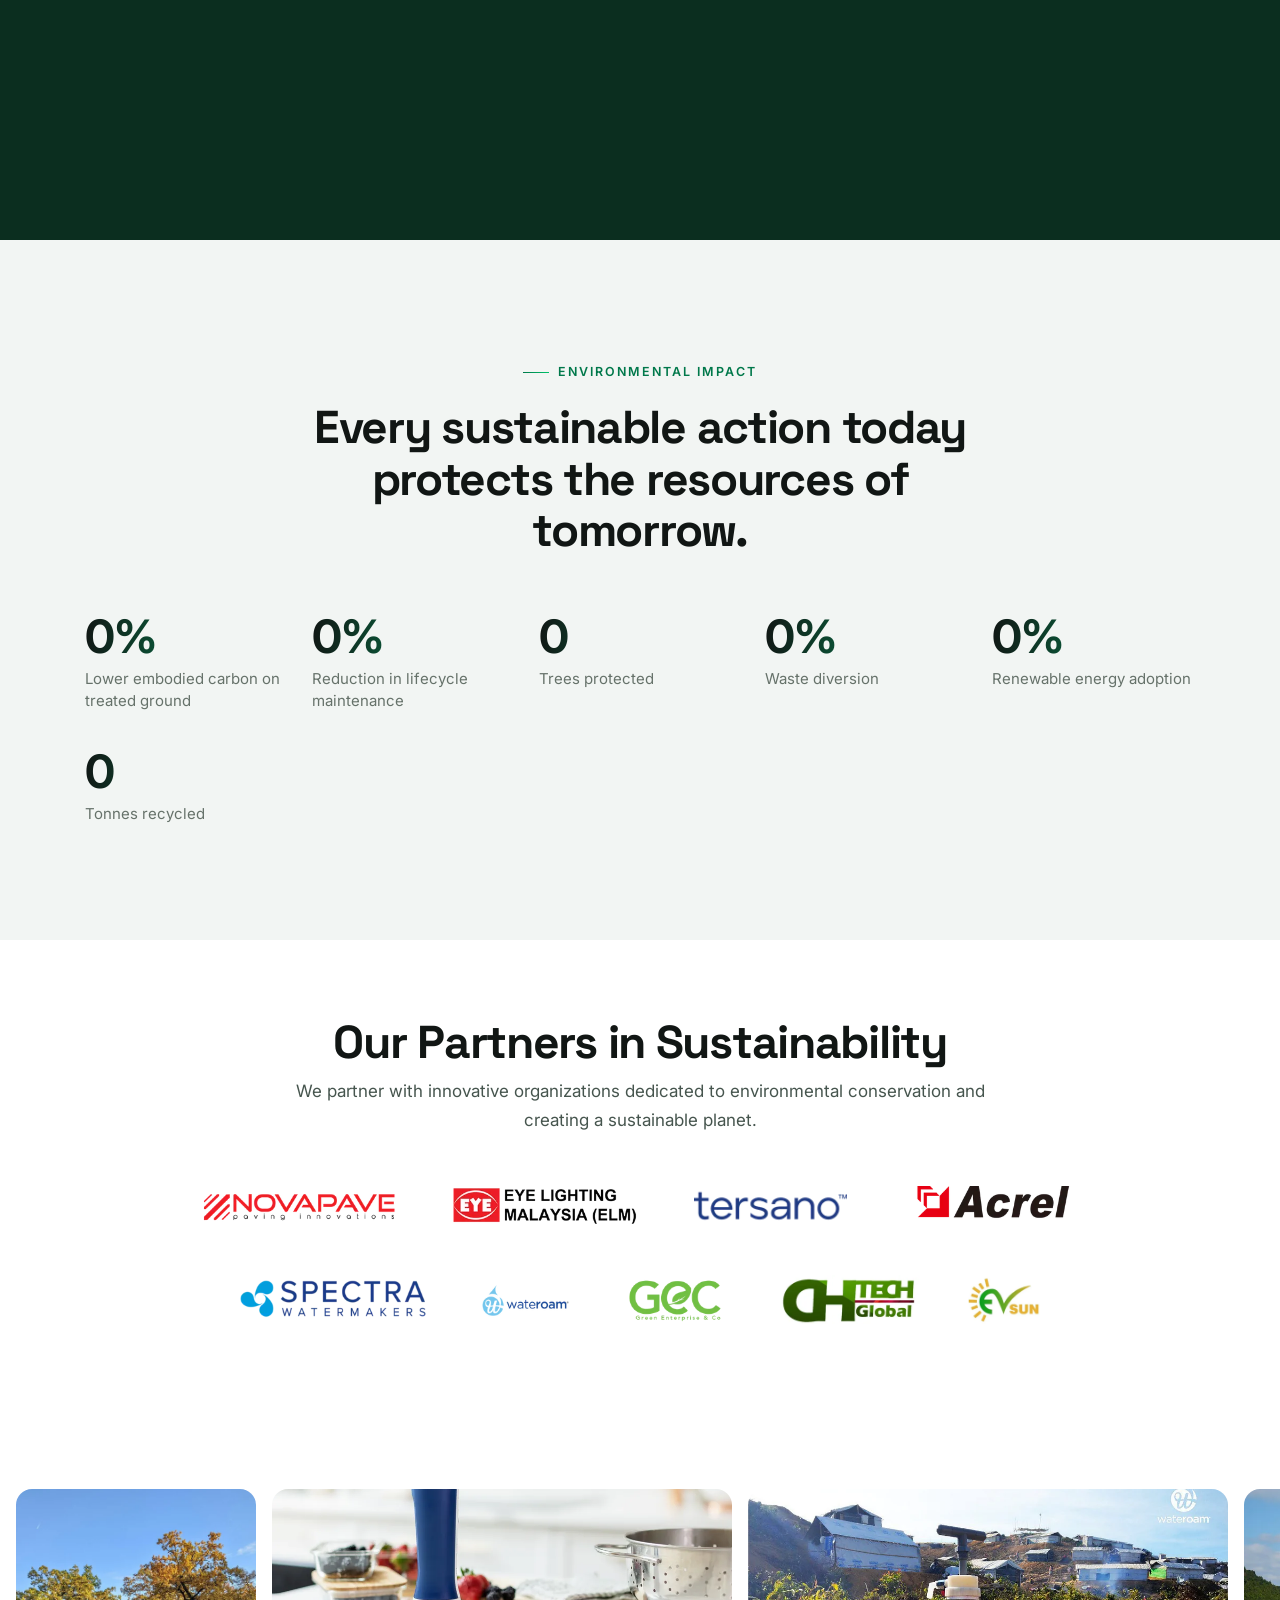
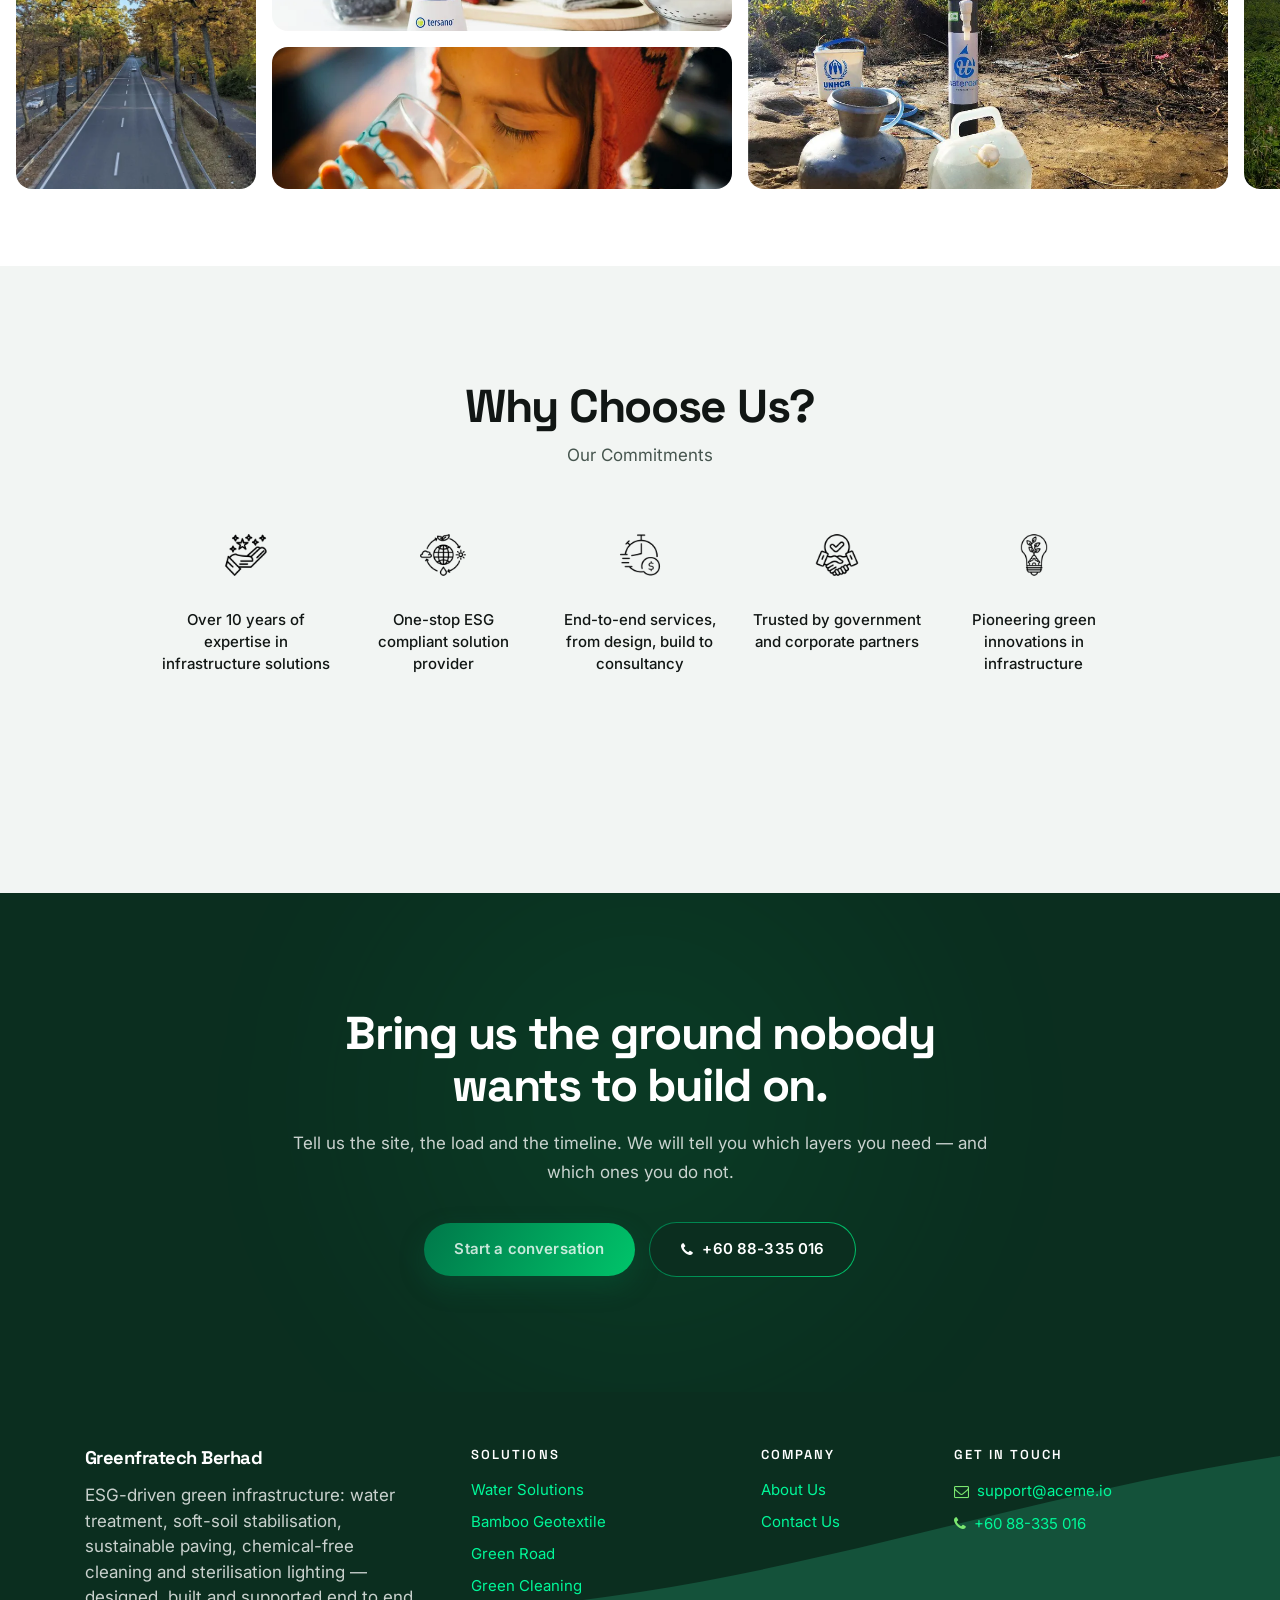
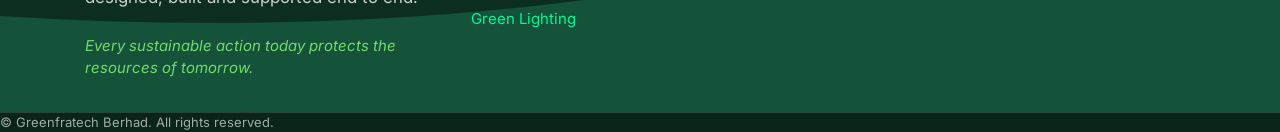
==== commit 0670155f: "Fix homepage scroll stage, fixed header and hidden menu - Boot widgets asynchronously so the registr" ====
--- a/index.html
+++ b/index.html
@@ -38,7 +38,7 @@
 <a class="navbar-brand logo me-4 gft-brand" data-name="Navbar Logo" href="/">
 <span aria-label="Logo of Greenfratech Berhad" role="img" title="Greenfratech Berhad"><img alt="Greenfratech Berhad" class="img img-fluid" height="40" loading="lazy" src="/assets/img/logo.png" width="95"/></span>
 </a>
-<ul class="nav navbar-nav top_menu o_menu_loading mx-auto gft-nav" id="top_menu" role="menu">
+<ul class="nav navbar-nav top_menu mx-auto gft-nav" id="top_menu" role="menu">
 <li class="nav-item" role="presentation">
 <a class="nav-link active" href="/" role="menuitem">
 <span>Home</span>
--- a/assets/css/site.css
+++ b/assets/css/site.css
@@ -533,6 +533,6 @@
  .s_quadrant .o_grid_item{display: -webkit-box; display: -webkit-flex; display: flex; -webkit-box-orient: vertical; -webkit-box-direction: normal; -webkit-flex-direction: column; flex-direction: column;}.s_quadrant .o_grid_item div.media_iframe_video{width: 100%;}
 
 /* /theme_greenfratech/static/src/scss/theme.scss */
- #wrapwrap{position: relative; background-color: #FFFFFF; color: #46554E; -webkit-font-smoothing: antialiased; -moz-osx-font-smoothing: grayscale; overflow-x: clip;}@supports not (overflow-x: clip){#wrapwrap{overflow-x: hidden;}}.gft-nav-sentinel{position: absolute; left: 0; width: 1px; height: 1px; pointer-events: none; opacity: 0;}.gft-page{background-color: #FFFFFF; color: #46554E;}.gft-page h1, .gft-page .h1, .gft-page h2, .gft-page .h2, .gft-page h3, .gft-page .h3, .gft-page h4, .gft-page .h4, .gft-page h5, .gft-page .h5, .gft-page h6, .gft-page .h6{color: #111614; letter-spacing: -0.028em; line-height: 1.12;}.gft-page p{line-height: 1.7;}.gft-page a{color: inherit;}.gft-page p a:not(.btn):not([class*="gft-"]){color: #00784A; transition: opacity 0.18s cubic-bezier(0.16, 1, 0.3, 1);}.gft-page p a:not(.btn):not([class*="gft-"]):hover{opacity: .78;}.gft-page section{position: relative;}.gft-section{padding: clamp(5rem, 9vw, 8.5rem) 0;}.gft-section--sm{padding: clamp(3.5rem, 6vw, 5.5rem) 0;}.gft-section--alt{background-color: #F2F5F3;}.gft-measure{max-width: 62ch;}.gft-measure-tight{max-width: 46ch;}.gft-center{margin-left: auto; margin-right: auto;}.gft-eyebrow{display: -webkit-inline-box; display: -webkit-inline-flex; display: inline-flex; align-items: center; gap: .6rem; font-size: 0.78rem; font-weight: 600; letter-spacing: 0.16em; text-transform: uppercase; color: #00784A; margin-bottom: 1.25rem;}.gft-eyebrow::before{content: ""; width: 26px; height: 1px; background: linear-gradient(118deg, #00784A 0%, #00C46A 100%);}.gft-pill{display: -webkit-inline-box; display: -webkit-inline-flex; display: inline-flex; align-items: center; gap: .5rem; padding: .42rem 1rem; font-size: 0.8125rem; font-weight: 500; letter-spacing: .04em; color: #111614; position: relative; border: 0; border-radius: 999px; background: linear-gradient(#FFFFFF, #FFFFFF) padding-box, linear-gradient(118deg, #00784A 0%, #00C46A 100%) border-box; border: 1px solid transparent;}.gft-pill i{color: #00784A;}.gft-display{font-size: clamp(2.9rem, 7.2vw, 6.1rem); line-height: 1.02; letter-spacing: -0.028em; font-weight: 700; color: #111614;}.gft-h1{font-size: clamp(2.4rem, 5.2vw, 4.2rem);}.gft-h2{font-size: clamp(2rem, 3.6vw, 3.1rem);}.gft-h3{font-size: clamp(1.4rem, 2.2vw, 1.9rem);}.gft-lead{font-size: clamp(1.05rem, 1.5vw, 1.28rem); line-height: 1.62; color: #46554E;}.gft-grad-text{background: linear-gradient(96deg, #111614 0%, #0A5C3B 46%, #00A85B 100%); -webkit-background-clip: text; background-clip: text; color: transparent; -webkit-text-fill-color: transparent;}.gft-muted{color: #66726A;}.gft-rule{height: 1px; border: 0; background: linear-gradient(90deg, transparent, #D2DED8 18%, #D2DED8 82%, transparent); opacity: 1; margin: 0;}.gft-btn, .gft-form-card .s_website_form_send, .gft-form-card .btn-primary{display: -webkit-inline-box; display: -webkit-inline-flex; display: inline-flex; align-items: center; justify-content: center; gap: .6rem; padding: .95rem 1.9rem; font-size: 0.9375rem; font-weight: 600; letter-spacing: .01em; border-radius: 999px; text-decoration: none; white-space: nowrap; transition: transform 0.34s cubic-bezier(0.16, 1, 0.3, 1), box-shadow 0.34s cubic-bezier(0.16, 1, 0.3, 1), background-color 0.34s cubic-bezier(0.16, 1, 0.3, 1), color 0.34s cubic-bezier(0.16, 1, 0.3, 1), border-color 0.34s cubic-bezier(0.16, 1, 0.3, 1), opacity 0.34s cubic-bezier(0.16, 1, 0.3, 1);}.gft-btn:hover, .gft-form-card .s_website_form_send:hover, .gft-form-card .btn-primary:hover{transform: translateY(-2px);}.gft-btn:active, .gft-form-card .s_website_form_send:active, .gft-form-card .btn-primary:active{transform: translateY(0);}.gft-btn--primary, .gft-form-card .s_website_form_send, .gft-form-card .btn-primary{background: linear-gradient(118deg, #00784A 0%, #00C46A 100%); color: #FFFFFF; box-shadow: 0 10px 26px rgba(0, 120, 74, 0.26);}.gft-btn--primary:hover, .gft-form-card .s_website_form_send:hover, .gft-form-card .btn-primary:hover{color: #FFFFFF; box-shadow: 0 16px 38px rgba(0, 120, 74, 0.34);}.gft-btn--ghost{position: relative; border: 0; border-radius: 999px; background: linear-gradient(#FFFFFF, #FFFFFF) padding-box, linear-gradient(118deg, #00784A 0%, #00C46A 100%) border-box; border: 1px solid transparent; color: #111614;}.gft-btn--ghost:hover{color: #05432C; box-shadow: 0 0 0 1px rgba(0, 196, 106, 0.45), 0 10px 26px rgba(0, 120, 74, 0.2);}.gft-btn--text{padding: 0; color: #00784A; background: none;}.gft-btn--text i{transition: transform 0.34s cubic-bezier(0.16, 1, 0.3, 1);}.gft-btn--text:hover{transform: none;}.gft-btn--text:hover i{transform: translateX(4px);}.gft-actions{display: -webkit-box; display: -webkit-flex; display: flex; -webkit-flex-wrap: wrap; flex-wrap: wrap; gap: .9rem; align-items: center;}.gft-glow{position: absolute; z-index: 0; pointer-events: none; border-radius: 50%; filter: blur(80px); opacity: .55; background: radial-gradient(circle at 50% 50%, rgba(0, 196, 106, 0.3), rgba(11, 46, 31, 0) 68%);}.gft-glow--tl{inset: -18% auto auto -12%; width: 44vw; height: 44vw;}.gft-glow--br{inset: auto -14% -22% auto; width: 50vw; height: 50vw; opacity: .38;}.gft-glow--center{left: 50%; top: 42%; width: 62vw; height: 62vw; transform: translate(-50%, -50%); opacity: .34;}.gft-grid{position: absolute; inset: 0; z-index: 1; pointer-events: none; background-image: repeating-linear-gradient(0deg, rgba(255, 255, 255, 0.05) 0 1px, transparent 1px 64px), repeating-linear-gradient(90deg, rgba(255, 255, 255, 0.05) 0 1px, transparent 1px 64px); -webkit-mask-image: radial-gradient(ellipse 70% 60% at 50% 45%, #000 20%, transparent 78%); mask-image: radial-gradient(ellipse 70% 60% at 50% 45%, #000 20%, transparent 78%);}.gft-vignette{position: absolute; inset: 0; z-index: 1; pointer-events: none; background: linear-gradient(180deg, #0B2E1F 0%, rgba(11, 46, 31, 0) 16%), linear-gradient(0deg, #0B2E1F 0%, rgba(11, 46, 31, 0) 16%);}.gft-card{position: relative; display: -webkit-box; display: -webkit-flex; display: flex; -webkit-box-orient: vertical; -webkit-box-direction: normal; -webkit-flex-direction: column; flex-direction: column; height: 100%; padding: 2rem 1.9rem; border-radius: 24px; background-color: #FFFFFF; box-shadow: 0 4px 16px rgba(11, 46, 31, 0.07); border: 1px solid #E3EAE6; transition: border-color 0.34s cubic-bezier(0.16, 1, 0.3, 1), transform 0.34s cubic-bezier(0.16, 1, 0.3, 1), box-shadow 0.34s cubic-bezier(0.16, 1, 0.3, 1), background-color 0.34s cubic-bezier(0.16, 1, 0.3, 1);}.gft-card:hover{border-color: rgba(0, 196, 106, 0.45); box-shadow: 0 18px 44px rgba(0, 120, 74, 0.16);}.gft-card__icon{display: -webkit-inline-box; display: -webkit-inline-flex; display: inline-flex; align-items: center; justify-content: center; width: 46px; height: 46px; margin-bottom: 1.35rem; border-radius: 14px; font-size: 1.15rem; color: #00784A; background: rgba(0, 196, 106, 0.08); border: 1px solid rgba(0, 196, 106, 0.28);}.gft-card__title{font-size: 1.18rem; font-weight: 600; color: #111614; margin-bottom: .7rem;}.gft-card__text{font-size: 0.9375rem; color: #46554E; margin-bottom: 0;}.gft-card__foot{margin-top: auto; padding-top: 1.4rem;}.gft-card--photo{padding: 0; overflow: hidden;}.gft-card--photo .gft-card__media{display: block; aspect-ratio: 7 / 5; overflow: hidden; background-color: #F2F5F3;}.gft-card--photo .gft-card__media img{width: 100%; height: 100%; object-fit: cover; display: block; transition: transform 0.55s cubic-bezier(0.16, 1, 0.3, 1);}.gft-card--photo .gft-card__icon{margin: -23px 1.9rem 1.1rem; position: relative; z-index: 2;}.gft-card--photo .gft-card__title{padding: 0 1.9rem;}.gft-card--photo .gft-card__text{padding: 0 1.9rem;}.gft-card--photo .gft-card__foot{padding: 0 1.9rem 1.9rem;}.gft-card--photo:hover .gft-card__media img{transform: scale(1.04);}.gft-card--photo .gft-card__icon{background-color: #FFFFFF; border-color: #E3EAE6;}.gft-on-green .gft-card--photo .gft-card__icon{background-color: #0B2E1F; border-color: rgba(255, 255, 255, 0.22);}.gft-figure{display: block; width: auto; max-width: 100%; max-height: 560px; margin-inline: auto; object-fit: contain; border-radius: 24px; border: 1px solid #E3EAE6; box-shadow: 0 18px 44px rgba(11, 46, 31, 0.12);}.gft-card__shot{display: block; margin-bottom: 1.2rem;}.gft-card__shot img{width: 100%; aspect-ratio: 3 / 2; object-fit: contain; display: block;}.bg-primary, .bg-secondary{color: #FFFFFF;}.bg-primary .card-header, .bg-primary .card-footer, .bg-secondary .card-header, .bg-secondary .card-footer{color: #FFFFFF;}.bg-primary .card-body, .bg-secondary .card-body{color: #111614;}.gft-tilt{perspective: 1200px;}.gft-tilt > *{transition: transform 0.55s cubic-bezier(0.16, 1, 0.3, 1), box-shadow 0.55s cubic-bezier(0.16, 1, 0.3, 1), border-color 0.55s cubic-bezier(0.16, 1, 0.3, 1); transform-style: preserve-3d;}.gft-tilt:hover > *{transform: translateZ(26px) rotateX(3.2deg) rotateY(-3.6deg); box-shadow: 0 18px 44px rgba(11, 46, 31, 0.12), 0 18px 44px rgba(0, 120, 74, 0.16);}.gft-hero{position: relative; display: -webkit-box; display: -webkit-flex; display: flex; align-items: center; min-height: 88vh; padding: 12rem 0 6rem; overflow: hidden;}.gft-hero__inner{position: relative; z-index: 3;}.gft-hero__title{font-size: clamp(2.9rem, 7.2vw, 6.1rem); line-height: 1.02; letter-spacing: -0.028em; margin-bottom: 1.6rem;}.gft-hero__lead{font-size: clamp(1.05rem, 1.5vw, 1.28rem); color: #46554E; max-width: 62ch; margin-bottom: 2.4rem;}.gft-hero--center{text-align: center;}.gft-hero--center .gft-hero__lead{margin-left: auto; margin-right: auto;}.gft-hero--center .gft-actions{justify-content: center;}.gft-hero--page{min-height: max(62vh, 50rem); padding: 11rem 0 4.5rem;}.gft-hero--page .gft-hero__title{font-size: clamp(2.4rem, 5.2vw, 4.2rem);}.gft-hero--photo{--gft-hero-scrim-o: .78; background-image: linear-gradient(rgba(11, 46, 31, var(--gft-hero-scrim-o)), rgba(11, 46, 31, var(--gft-hero-scrim-o))), var(--gft-hero-img); background-size: cover, cover; background-position: center, center; background-repeat: no-repeat, no-repeat;}.gft-hero--photo .gft-grid, .gft-hero--photo .gft-glow{display: none;}.gft-hero__facts{display: -webkit-box; display: -webkit-flex; display: flex; -webkit-flex-wrap: wrap; flex-wrap: wrap; gap: 2.4rem; margin-top: 3rem; padding-top: 2rem; border-top: 1px solid #E3EAE6;}.gft-hero__facts dt{font-size: 1.9rem; font-weight: 700; color: #111614; letter-spacing: -0.028em; margin-bottom: .15rem;}.gft-hero__facts dd{font-size: 0.8125rem; letter-spacing: .06em; text-transform: uppercase; color: #66726A; margin: 0;}.gft-grid-3{display: grid; grid-template-columns: repeat(auto-fit, minmax(280px, 1fr)); gap: 1.4rem;}.gft-grid-2{display: grid; grid-template-columns: repeat(auto-fit, minmax(360px, 1fr)); gap: 1.4rem;}.gft-checks{list-style: none; padding: 0; margin: 0;}.gft-checks li{position: relative; padding-left: 2rem; margin-bottom: .85rem; color: #46554E;}.gft-checks li::before{content: "\f00c"; font-family: "FontAwesome"; position: absolute; left: 0; top: .1rem; font-size: .8rem; color: #00784A;}.gft-figures{display: grid; grid-template-columns: 1fr 1fr; gap: 1rem; align-items: start;}.gft-figures img{display: block; width: 100%; height: auto; border-radius: 16px; border: 1px solid #E3EAE6; box-shadow: 0 4px 16px rgba(11, 46, 31, 0.07);}.gft-figures > :only-child{grid-column: 1 / -1;}.gft-figures > :first-child:nth-last-child(n + 3){grid-column: 1 / -1;}.gft-figures figure{margin: 0;}.gft-figures figcaption{margin-top: .55rem; font-size: 0.8125rem; font-weight: 500; letter-spacing: 0.16em; text-transform: uppercase; color: #66726A; text-align: center;}.gft-video{display: block; width: 100%; max-width: 854px; margin-inline: auto; aspect-ratio: 854 / 484; border-radius: 24px; border: 1px solid #E3EAE6; box-shadow: 0 18px 44px rgba(11, 46, 31, 0.12); background-color: #0B2E1F;}.gft-sectors{display: grid; grid-template-columns: repeat(auto-fit, minmax(190px, 1fr)); gap: 1px; background-color: #E3EAE6; border: 1px solid #E3EAE6; border-radius: 24px; overflow: hidden;}.gft-sectors__item{padding: 2rem 1.4rem; background-color: #FFFFFF; text-align: center; transition: background-color 0.34s cubic-bezier(0.16, 1, 0.3, 1);}.gft-sectors__item i{display: block; font-size: 1.5rem; color: #00784A; margin-bottom: .9rem;}.gft-sectors__item img{display: block; height: 34px; width: auto; margin: 0 auto .9rem;}.gft-sectors__item span{display: block; font-size: 0.9375rem; font-weight: 500; color: #111614;}.gft-sectors__item:hover{background-color: #F2F5F3;}.gft-anchor{scroll-margin-top: 96px;}.gft-devices{display: block; width: 100%; height: auto; max-width: 900px; margin-inline: auto;}.gft-sectors--photo{grid-template-columns: repeat(3, 1fr);}@media (max-width: 575.98px){.gft-sectors--photo{grid-template-columns: 1fr;}}.gft-sectors--photo .gft-sectors__item{padding: 0 0 1.3rem;}.gft-sectors--photo .gft-sectors__item img{height: auto; width: 100%; aspect-ratio: 4 / 3; object-fit: contain; background-color: #F2F5F3; margin: 0 0 .9rem;}.gft-steps{list-style: none; padding: 0; margin: 0; display: grid; grid-template-columns: repeat(auto-fit, minmax(170px, 1fr)); gap: 1.6rem 1.4rem; counter-reset: gft-step; --gft-step-ratio: 4 / 3;}.gft-steps--tall{--gft-step-ratio: 4 / 5;}.gft-steps--wide{--gft-step-ratio: 3 / 2;}.gft-step{counter-increment: gft-step; position: relative; padding-top: 3.1rem;}.gft-step::before{content: counter(gft-step); position: absolute; top: 0; left: 0; font-size: 2.7rem; font-weight: 700; line-height: 1; letter-spacing: -0.028em; background: linear-gradient(96deg, #111614 0%, #0A5C3B 46%, #00A85B 100%); -webkit-background-clip: text; background-clip: text; color: transparent; -webkit-text-fill-color: transparent;}.gft-step::after{content: ""; position: absolute; top: 2.1rem; left: 2.9rem; right: 0; height: 1px; background-color: #E3EAE6;}.gft-step__shot{display: block; width: 100%; aspect-ratio: var(--gft-step-ratio); object-fit: cover; border-radius: 10px; border: 1px solid #E3EAE6; margin-bottom: .9rem;}.gft-step__text{display: block; font-size: 0.9375rem; color: #46554E; margin: 0;}.gft-table-wrap{overflow-x: auto; -webkit-overflow-scrolling: touch; border: 1px solid #E3EAE6; border-radius: 16px;}.gft-table{width: 100%; border-collapse: collapse; font-size: 0.9375rem; min-width: 34rem; margin: 0;}.gft-table th, .gft-table td{padding: .8rem 1rem; text-align: left; border-bottom: 1px solid #E3EAE6; white-space: nowrap;}.gft-table thead th{font-size: 0.8125rem; font-weight: 600; letter-spacing: 0.16em; text-transform: uppercase; color: #111614; background-color: #F2F5F3;}.gft-table tbody th{font-weight: 500; color: #66726A; white-space: normal;}.gft-table tbody tr:last-child > *{border-bottom: 0;}.gft-partners{display: -webkit-box; display: -webkit-flex; display: flex; -webkit-flex-wrap: wrap; flex-wrap: wrap; align-items: center; justify-content: center; gap: 2.2rem 3rem; --gft-logo-scale: 1;}.gft-partners__item{display: -webkit-inline-box; display: -webkit-inline-flex; display: inline-flex; align-items: center; justify-content: center;}.gft-partners__item img{width: auto; height: calc(var(--gft-logo-h, 44px) * var(--gft-logo-scale)); object-fit: contain;}.gft-partners__item--novapave{--gft-logo-h: 40px;}.gft-partners__item--acrel{--gft-logo-h: 40px;}.gft-partners__item--elm{--gft-logo-h: 40px;}.gft-partners__item--spectra{--gft-logo-h: 40px;}.gft-partners__item--tersano{--gft-logo-h: 46px;}.gft-partners__item--chtech{--gft-logo-h: 49px;}.gft-partners__item--gec{--gft-logo-h: 64px;}.gft-partners__item--wateroam{--gft-logo-h: 70px;}.gft-partners__item--evsun{--gft-logo-h: 72px;}.gft-flow{display: grid; grid-template-columns: repeat(auto-fit, minmax(160px, 1fr)); gap: 2.4rem 1rem; align-items: start;}.gft-flow__item{position: relative; text-align: center;}.gft-flow__item:not(:last-child)::after{content: "\f105"; font-family: "FontAwesome"; position: absolute; top: 4.2rem; right: -.75rem; font-size: 1.5rem; color: #00784A; opacity: .5;}@media (max-width: 767.98px){.gft-flow__item:not(:last-child)::after{content: none;}}.gft-flow__shot{display: block; width: 100%; max-width: 190px; margin: 0 auto 1rem; aspect-ratio: 1; border-radius: 50%; object-fit: cover; border: 1px solid #E3EAE6;}.gft-flow__label{display: block; font-size: 0.9375rem; font-weight: 500; color: #111614; line-height: 1.4;}.gft-clients{display: grid; grid-template-columns: repeat(auto-fill, minmax(132px, 1fr)); gap: 2rem 1.6rem; align-items: center;}.gft-clients__item{display: block;}.gft-clients__item img{display: block; width: 100%; height: auto;}@media (max-width: 767.98px){.gft-clients{grid-template-columns: repeat(auto-fill, minmax(92px, 1fr)); gap: 1.4rem 1rem;}}.gft-strip{padding: clamp(3.5rem, 6vw, 5.5rem) 0; background-color: #FFFFFF;}.gft-strip__track{display: -webkit-box; display: -webkit-flex; display: flex; gap: 1rem; align-items: stretch; height: 300px; padding: 0 1rem; overflow-x: auto; overflow-y: hidden; scrollbar-width: none; -webkit-overflow-scrolling: touch;}.gft-strip__track::-webkit-scrollbar{display: none;}.gft-strip__item{-webkit-box-flex: 0; -webkit-flex: 0 0 auto; flex: 0 0 auto; width: 300px; height: 100%; margin: 0; border-radius: 16px; overflow: hidden; background-color: #F2F5F3;}.gft-strip__item img{width: 100%; height: 100%; object-fit: cover; display: block; transition: transform 0.55s cubic-bezier(0.16, 1, 0.3, 1);}.gft-strip__item:hover img{transform: scale(1.04);}.gft-strip__item--wide{width: 480px;}.gft-strip__item--tall{width: 240px;}.gft-strip__stack{-webkit-box-flex: 0; -webkit-flex: 0 0 auto; flex: 0 0 auto; display: grid; grid-template-rows: 1fr 1fr; gap: 1rem; width: 460px; height: 100%;}.gft-strip__stack .gft-strip__item{width: 100%; height: 100%;}.gft-commitments{display: grid; grid-template-columns: repeat(auto-fit, minmax(150px, 1fr)); gap: 2.4rem 1.5rem; max-width: 60rem; margin: 0 auto;}.gft-commitment{text-align: center;}.gft-commitment img{width: 74px; height: 74px; object-fit: contain; margin: 0 auto 1.1rem; display: block; transition: transform 0.34s cubic-bezier(0.16, 1, 0.3, 1);}.gft-commitment p{font-size: 0.9375rem; font-weight: 500; color: #111614; line-height: 1.45; margin: 0;}.gft-commitment:hover img{transform: translateY(-4px);}.gft-stats{display: grid; grid-template-columns: repeat(auto-fit, minmax(180px, 1fr)); gap: 2.2rem 1.5rem;}.gft-stat__value{display: block; font-size: clamp(2.2rem, 3.6vw, 3rem); font-weight: 700; line-height: 1; letter-spacing: -0.028em; margin-bottom: .55rem; background: linear-gradient(96deg, #111614 0%, #0A5C3B 46%, #00A85B 100%); -webkit-background-clip: text; background-clip: text; color: transparent; -webkit-text-fill-color: transparent;}.gft-stat__label{display: block; font-size: 0.9375rem; color: #66726A;}.gft-cta-band{position: relative; overflow: hidden; padding: clamp(5rem, 9vw, 8.5rem) 0; text-align: center;}.gft-cta-band__inner{position: relative; z-index: 3; max-width: 44rem; margin: 0 auto;}.gft-cta-band__title{font-size: clamp(2rem, 3.6vw, 3.1rem); margin-bottom: 1.1rem;}.gft-cta-band__text{color: #46554E; margin-bottom: 2.2rem;}.gft-award{display: -webkit-box; display: -webkit-flex; display: flex; gap: 1.2rem; padding: 1.6rem 0; border-bottom: 1px solid #E3EAE6;}.gft-award:last-child{border-bottom: 0;}.gft-award i{-webkit-box-flex: 0; -webkit-flex: 0 0 auto; flex: 0 0 auto; font-size: 1.2rem; color: #00784A; padding-top: .2rem;}.gft-award h3, .gft-award .h3{font-size: 1.05rem; font-weight: 600; margin-bottom: .3rem;}.gft-award p{font-size: 0.9375rem; color: #46554E; margin: 0;}.gft-stage{--gft-p: 0; --gft-e: 0; --gft-rz: calc(-12deg + var(--gft-p) * 20deg); position: relative; background-color: #0B2E1F;}.gft-stage__viewport{position: relative; overflow: hidden; background-color: #0B2E1F; background-image: linear-gradient(rgba(11, 46, 31, calc(0.45 + var(--gft-p) * 0.43)), rgba(11, 46, 31, calc(0.45 + var(--gft-p) * 0.43))), url("/assets/img/photos/forest-hero.webp"); background-size: cover, cover; background-position: center, center; background-repeat: no-repeat, no-repeat;}.gft-stage__scene{position: relative; perspective: 1200px; z-index: 2; transition: opacity 0.55s cubic-bezier(0.16, 1, 0.3, 1);}.gft-stage__camera{position: relative; height: 100%; transform-style: preserve-3d;}.gft-stage__rail{position: absolute; right: 2.4rem; top: 50%; width: 1px; height: 220px; margin-top: -110px; background-color: #E3EAE6; z-index: 3; opacity: 0; transition: opacity 0.34s cubic-bezier(0.16, 1, 0.3, 1);}.gft-stage__rail span{position: absolute; inset: 0 0 auto 0; height: calc(var(--gft-p) * 100%); background: linear-gradient(118deg, #00784A 0%, #00C46A 100%);}.gft-layer{position: relative; display: block; border-radius: 16px; border: 1px solid rgba(255, 255, 255, 0.22); box-shadow: 0 24px 60px rgba(0, 0, 0, 0.38); text-decoration: none; overflow: hidden; background-size: cover; background-position: center; background-repeat: no-repeat; transition: border-color 0.34s cubic-bezier(0.16, 1, 0.3, 1), box-shadow 0.34s cubic-bezier(0.16, 1, 0.3, 1);}.gft-layer:hover{border-color: rgba(123, 232, 112, 0.55); box-shadow: 0 24px 60px rgba(0, 0, 0, 0.38), 0 18px 44px rgba(0, 120, 74, 0.16);}.gft-layer--soil{background-image: url("/assets/img/solutions/soft-ground.webp");}.gft-layer--bamboo{background-image: url("/assets/img/solutions/bamboo.webp");}.gft-layer--road{background-image: url("/assets/img/solutions/road.webp");}.gft-layer--water{background-image: url("/assets/img/solutions/water.webp");}.gft-layer--light{background-image: url("/assets/img/solutions/lighting.webp");}.gft-layer--clean{background-image: url("/assets/img/solutions/cleaning.webp");}.gft-layer__tag{position: absolute; left: calc(100% + 20px); top: 50%; transform-origin: left center; transform: rotateZ(calc(-1 * var(--gft-rz))) rotateX(calc(-1 * var(--gft-tilt, 24deg))); white-space: nowrap; opacity: 0; z-index: 2;}.gft-layer__index{display: block; font-size: .68rem; letter-spacing: 0.16em; color: #7BE870; margin-bottom: .12rem;}.gft-layer__name{display: block; font-size: .98rem; font-weight: 600; color: #FFFFFF;}.gft-layer__note{display: block; font-size: 0.8125rem; color: rgba(255, 255, 255, 0.62);}.gft-beat{max-width: 34rem;}.gft-beat__title{font-size: clamp(2rem, 3.6vw, 3.1rem); margin-bottom: 1rem;}.gft-beat--hero{max-width: 70rem;}.gft-beat--hero .gft-beat__title{font-size: clamp(1.625rem, 5.04vw, 4.27rem); line-height: 1.02;}.gft-beat--hero .gft-beat__body{max-width: 34rem; margin-left: auto; margin-right: auto;}.gft-beat__body{font-size: clamp(1.05rem, 1.5vw, 1.28rem); color: #46554E; margin-bottom: 1.4rem;}.gft-beat--center{text-align: center; margin-left: auto; margin-right: auto;}.gft-beat--center .gft-actions{justify-content: center;}.gft-beat--left{text-align: left; margin-right: auto;}.gft-beat--right{text-align: right; margin-left: auto;}.gft-beat--right .gft-actions{-webkit-box-pack: end; justify-content: flex-end;}.gft-beat--right .gft-checks li{padding-left: 0; padding-right: 2rem;}.gft-beat--right .gft-checks li::before{left: auto; right: 0;}.gft-stage:not(.gft-stage--pinned){padding: clamp(3.5rem, 6vw, 5.5rem) 0; --gft-p: 1;}.gft-stage:not(.gft-stage--pinned) .gft-stage__scene{display: none;}.gft-stage:not(.gft-stage--pinned) .gft-stage__rail{display: none;}.gft-stage:not(.gft-stage--pinned) .gft-beats{display: grid; gap: 3.5rem;}.gft-stage:not(.gft-stage--pinned) .gft-beat{max-width: none; text-align: left; margin: 0;}.gft-stage:not(.gft-stage--pinned) .gft-beat .gft-actions{-webkit-box-pack: start; justify-content: flex-start;}.gft-stage:not(.gft-stage--pinned) .gft-beat--right .gft-checks li{padding-left: 2rem; padding-right: 0;}.gft-stage:not(.gft-stage--pinned) .gft-beat--right .gft-checks li::before{left: 0; right: auto;}.gft-stage:not(.gft-stage--pinned) .gft-beat--right .gft-hero__facts{-webkit-box-pack: start; justify-content: flex-start;}.gft-beat__shot{display: none; margin: 0 0 1.6rem;}.gft-beat__shot img{display: block; width: 100%; aspect-ratio: 7 / 5; object-fit: cover; border-radius: 16px; border: 1px solid rgba(255, 255, 255, 0.22); box-shadow: 0 24px 60px rgba(0, 0, 0, 0.38);}.gft-stage:not(.gft-stage--pinned) .gft-beat__shot{display: block;}.gft-stage--pinned{--gft-copy-w: 30rem; --gft-gap: clamp(24px, 4vw, 72px); --gft-unit: calc(15px + var(--gft-e) * 162px); --gft-slab-w: clamp(320px, 38vw, 700px); height: 560vh; --gft-tilt: 24deg; --gft-focus: 2.5; --gft-dir: 0; --gft-shift: calc((var(--gft-copy-w) + var(--gft-gap)) / 2); --gft-fade: calc(1 - var(--gft-e));}.gft-stage--pinned .gft-beat:not(.gft-beat--hero){max-width: var(--gft-copy-w);}.gft-stage--pinned .gft-stage__viewport{position: sticky; top: 0; height: 100vh;}.gft-stage--pinned .gft-stage__scene{position: absolute; inset: 0;}.gft-stage--pinned .gft-stage__camera{transform: rotateX(var(--gft-tilt)) rotateZ(var(--gft-rz)) translateZ(calc((2.5 - var(--gft-focus)) * var(--gft-unit))); transition: transform 0.55s cubic-bezier(0.16, 1, 0.3, 1);}.gft-stage--pinned .gft-stage__rail{opacity: 1;}.gft-stage--pinned .gft-layer{position: absolute; left: 50%; top: 52%; width: var(--gft-slab-w); height: calc(var(--gft-slab-w) * 0.709); transform: translate(-50%, -50%) translateZ(calc((var(--i) - 2.5) * var(--gft-unit)));}.gft-stage--pinned .gft-layer__tag{opacity: var(--gft-e);}.gft-stage--pinned .gft-beats{position: absolute; inset: 0; display: grid; place-items: center; padding: 0 clamp(1.5rem, 7vw, 7rem); z-index: 3; pointer-events: none;}.gft-stage--pinned .gft-beat{grid-area: 1 / 1; opacity: 0; transform: translateY(26px); transition: opacity 0.55s cubic-bezier(0.16, 1, 0.3, 1), transform 0.55s cubic-bezier(0.16, 1, 0.3, 1);}.gft-stage--pinned .gft-beat--left{justify-self: start;}.gft-stage--pinned .gft-beat--right{justify-self: end;}.gft-stage--pinned .gft-beat--center{justify-self: center;}.gft-stage--pinned .gft-stage__scene{transform: translateX(calc(var(--gft-dir) * var(--gft-shift))); transition: opacity 0.55s cubic-bezier(0.16, 1, 0.3, 1), transform 0.55s cubic-bezier(0.16, 1, 0.3, 1);}.gft-stage--pinned .gft-beat--left, .gft-stage--pinned .gft-beat--right{justify-self: center;}.gft-stage--pinned .gft-beat--center{justify-self: center;}.gft-stage--pinned .gft-beat--left{margin-right: calc(var(--gft-gap) + var(--gft-slab-w));}.gft-stage--pinned .gft-beat--right{margin-left: calc(var(--gft-gap) + var(--gft-slab-w));}.gft-stage--pinned[data-beat="1"]{--gft-dir: 1; --gft-focus: 1; --gft-fade: calc(1 - var(--gft-e) * 4);}.gft-stage--pinned[data-beat="2"]{--gft-dir: -1; --gft-focus: 2; --gft-fade: calc(1 - var(--gft-e) * 4);}.gft-stage--pinned[data-beat="3"]{--gft-dir: 1; --gft-focus: 3; --gft-fade: calc(1 - var(--gft-e) * 4);}.gft-stage--pinned[data-beat="4"]{--gft-dir: -1; --gft-focus: 4; --gft-fade: calc(1 - var(--gft-e) * 4);}.gft-stage--pinned[data-beat="5"]{--gft-dir: 1; --gft-focus: 5;}.gft-stage--pinned[data-beat="0"] .gft-beat[data-gft-beat="0"]{opacity: 1; transform: none; pointer-events: auto;}.gft-stage--pinned[data-beat="1"] .gft-beat[data-gft-beat="1"]{opacity: 1; transform: none; pointer-events: auto;}.gft-stage--pinned[data-beat="2"] .gft-beat[data-gft-beat="2"]{opacity: 1; transform: none; pointer-events: auto;}.gft-stage--pinned[data-beat="3"] .gft-beat[data-gft-beat="3"]{opacity: 1; transform: none; pointer-events: auto;}.gft-stage--pinned[data-beat="4"] .gft-beat[data-gft-beat="4"]{opacity: 1; transform: none; pointer-events: auto;}.gft-stage--pinned[data-beat="5"] .gft-beat[data-gft-beat="5"]{opacity: 1; transform: none; pointer-events: auto;}.gft-stage--pinned[data-beat="1"] .gft-layer:not([data-beat~="1"]){opacity: var(--gft-fade); pointer-events: none;}.gft-stage--pinned[data-beat="2"] .gft-layer:not([data-beat~="2"]){opacity: var(--gft-fade); pointer-events: none;}.gft-stage--pinned[data-beat="3"] .gft-layer:not([data-beat~="3"]){opacity: var(--gft-fade); pointer-events: none;}.gft-stage--pinned[data-beat="4"] .gft-layer:not([data-beat~="4"]){opacity: var(--gft-fade); pointer-events: none;}.gft-stage--pinned[data-beat="5"] .gft-layer:not([data-beat~="5"]){opacity: var(--gft-fade); pointer-events: none;}.gft-stage--pinned[data-beat="0"] .gft-stage__scene{opacity: 0; pointer-events: none;}.gft-stage--pinned.gft-stage--compact{height: auto; min-height: 380vh; min-height: 380svh; --gft-copy-w: 100%; --gft-gap: 0px; --gft-shift: 0px; --gft-tilt: 14deg; --gft-unit: calc(9px + var(--gft-e) * 84px); --gft-slab-w: clamp(200px, 78vw, 340px);}.gft-stage--pinned.gft-stage--compact .gft-stage__viewport{height: 100vh; height: 100svh;}.gft-stage--pinned.gft-stage--compact .gft-glow{filter: none;}.gft-stage--pinned.gft-stage--compact .gft-stage__rail{display: none;}.gft-stage--pinned.gft-stage--compact .gft-layer__tag{display: none;}.gft-stage--pinned.gft-stage--compact .gft-layer{top: 28%; border-radius: 12px; box-shadow: none; border-color: rgba(123, 232, 112, 0.55);}.gft-stage--pinned.gft-stage--compact .gft-beats{align-items: end; padding: 0 1.25rem 2.2rem;}.gft-stage--pinned.gft-stage--compact .gft-beats::before{content: ""; position: absolute; inset: 40% 0 0 0; z-index: -1; pointer-events: none; background: linear-gradient(180deg, rgba(11, 46, 31, 0) 0%, rgba(11, 46, 31, 0.84) 34%, rgba(11, 46, 31, 0.95) 100%);}.gft-stage--pinned.gft-stage--compact .gft-beat{max-width: none; margin: 0; text-align: left; justify-self: stretch;}.gft-stage--pinned.gft-stage--compact .gft-beat .gft-actions{-webkit-box-pack: start; justify-content: flex-start;}.gft-stage--pinned.gft-stage--compact .gft-beat--center{text-align: center;}.gft-stage--pinned.gft-stage--compact .gft-beat--center .gft-actions{justify-content: center;}.gft-stage--pinned.gft-stage--compact .gft-beat--left, .gft-stage--pinned.gft-stage--compact .gft-beat--right{margin-left: 0; margin-right: 0;}.gft-stage--pinned.gft-stage--compact .gft-beat:not(.gft-beat--hero) .gft-beat__title{font-size: clamp(1.35rem, 5.6vw, 1.9rem);}.gft-stage--pinned.gft-stage--compact .gft-beat__body{font-size: 1rem; margin-bottom: 1.1rem;}@media (max-height: 700px){.gft-stage--pinned.gft-stage--compact{--gft-slab-w: clamp(180px, 70vw, 300px);}.gft-stage--pinned.gft-stage--compact .gft-layer{top: 24%;}.gft-stage--pinned.gft-stage--compact .gft-beats{padding-bottom: 1.5rem;}.gft-stage--pinned.gft-stage--compact .gft-beat__body{margin-bottom: .9rem;}}.gft-stage--pinned.gft-stage--compact .gft-checks, .gft-stage--pinned.gft-stage--compact .gft-hero__facts{display: none;}.gft-scroll-cue{display: -webkit-inline-box; display: -webkit-inline-flex; display: inline-flex; -webkit-box-orient: vertical; -webkit-box-direction: normal; -webkit-flex-direction: column; flex-direction: column; align-items: center; gap: .5rem; font-size: 0.8125rem; letter-spacing: 0.16em; text-transform: uppercase; color: #66726A;}.gft-scroll-cue::after{content: ""; width: 1px; height: 42px; background: linear-gradient(180deg, #00C46A, transparent); animation: gft-cue 2.4s cubic-bezier(0.16, 1, 0.3, 1) infinite;}@keyframes gft-cue{0%{transform: scaleY(0.3); transform-origin: top; opacity: 0;}40%{transform: scaleY(1); transform-origin: top; opacity: 1;}100%{transform: scaleY(1); transform-origin: bottom; opacity: 0;}}#wrapwrap > header{background-color: transparent; border-bottom: 1px solid transparent; transition: background-color 0.55s cubic-bezier(0.16, 1, 0.3, 1), backdrop-filter 0.55s cubic-bezier(0.16, 1, 0.3, 1), border-color 0.55s cubic-bezier(0.16, 1, 0.3, 1);}#wrapwrap > header .gft-navbar{background-color: transparent !important; background-image: none !important; border: 0; padding: .85rem 0;}#wrapwrap > header .gft-brand{font-family: var(--headings-font-family, inherit); font-weight: 700; font-size: 1.18rem; letter-spacing: -0.028em; color: #FFFFFF !important;}#wrapwrap > header .navbar-brand img, #wrapwrap > header .navbar-brand .o_image{max-height: 36px; width: auto;}#wrapwrap > header .nav-link{color: rgba(255, 255, 255, 0.78) !important; font-size: 0.9375rem; font-weight: 500; padding: .5rem .9rem !important; transition: color 0.18s cubic-bezier(0.16, 1, 0.3, 1);}#wrapwrap > header .nav-link:hover, #wrapwrap > header .nav-link:focus, #wrapwrap > header .nav-link.active{color: #FFFFFF !important; background-color: transparent !important;}#wrapwrap > header .dropdown-menu, #wrapwrap > header .o_dropdown_menu{margin-top: .5rem; padding: .5rem; border: 1px solid rgba(255, 255, 255, 0.14); border-radius: 16px; background-color: #0F3D28; box-shadow: 0 24px 60px rgba(0, 0, 0, 0.38);}#wrapwrap > header .dropdown-menu::before, #wrapwrap > header .o_dropdown_menu::before{content: ""; position: absolute; inset: 0; z-index: 0; pointer-events: none; border-radius: inherit; background-image: url("data:image/svg+xml,<svg xmlns='http://www.w3.org/2000/svg' width='1000' height='400' viewBox='0 0 1000 400' preserveAspectRatio='none'><path d='M0 280C160 296 330 292 500 250S830 120 1000 80L1000 400L0 400Z' fill='%2314523A'/></svg>"); background-repeat: no-repeat; background-size: 100% 100%;}#wrapwrap > header .dropdown-menu > *, #wrapwrap > header .o_dropdown_menu > *{position: relative; z-index: 1;}#wrapwrap > header .dropdown-menu .dropdown-item, #wrapwrap > header .o_dropdown_menu .dropdown-item{border-radius: 10px; padding: .6rem .85rem; font-size: 0.9375rem; color: #FFFFFF !important;}#wrapwrap > header .dropdown-menu .dropdown-item:hover, #wrapwrap > header .o_dropdown_menu .dropdown-item:hover, #wrapwrap > header .dropdown-menu .dropdown-item:focus, #wrapwrap > header .o_dropdown_menu .dropdown-item:focus{color: #FFFFFF !important; background-color: rgba(255, 255, 255, 0.1) !important;}#wrapwrap > header .gft-cta-nav{color: #FFFFFF !important; font-weight: 600; padding: .5rem 1.15rem !important; position: relative; border: 0; border-radius: 999px; background: linear-gradient(#0B2E1F, #0B2E1F) padding-box, linear-gradient(118deg, #00784A 0%, #00C46A 100%) border-box; border: 1px solid transparent; transition: box-shadow 0.34s cubic-bezier(0.16, 1, 0.3, 1), color 0.34s cubic-bezier(0.16, 1, 0.3, 1);}#wrapwrap > header .gft-cta-nav:hover{box-shadow: 0 0 0 1px rgba(0, 196, 106, 0.45), 0 10px 26px rgba(0, 120, 74, 0.2);}#wrapwrap > header.gft-nav-solid{background-color: rgba(11, 46, 31, 0.82) !important; backdrop-filter: blur(14px) saturate(160%); -webkit-backdrop-filter: blur(14px) saturate(160%); border-bottom-color: #E3EAE6;}#wrapwrap > header .o_navbar_mobile, #wrapwrap > header .offcanvas{background-color: rgba(11, 46, 31, 0.97) !important; color: #46554E;}#wrapwrap.o_header_overlay > header:not(.o_header_affixed):not(.o_header_sidebar):not(.o_top_menu_collapse_shown) > .navbar.gft-navbar .dropdown-menu .dropdown-item, #wrapwrap.o_header_overlay > header:not(.o_header_affixed):not(.o_header_sidebar):not(.o_top_menu_collapse_shown) > .navbar.gft-navbar .o_dropdown_menu .dropdown-item{color: #FFFFFF !important;}#wrapwrap.o_header_overlay > header:not(.o_header_affixed):not(.o_header_sidebar):not(.o_top_menu_collapse_shown) > .navbar.gft-navbar .dropdown-menu .dropdown-item:hover, #wrapwrap.o_header_overlay > header:not(.o_header_affixed):not(.o_header_sidebar):not(.o_top_menu_collapse_shown) > .navbar.gft-navbar .o_dropdown_menu .dropdown-item:hover, #wrapwrap.o_header_overlay > header:not(.o_header_affixed):not(.o_header_sidebar):not(.o_top_menu_collapse_shown) > .navbar.gft-navbar .dropdown-menu .dropdown-item:focus, #wrapwrap.o_header_overlay > header:not(.o_header_affixed):not(.o_header_sidebar):not(.o_top_menu_collapse_shown) > .navbar.gft-navbar .o_dropdown_menu .dropdown-item:focus{color: #FFFFFF !important; background-color: rgba(255, 255, 255, 0.1) !important;}#wrapwrap footer, .gft-footer{background-color: #0B2E1F; border-top: 0; color: rgba(255, 255, 255, 0.78);}.gft-footer{position: relative;}.gft-footer::before{content: ""; position: absolute; inset: 0; z-index: 0; pointer-events: none; background-image: url("data:image/svg+xml,<svg xmlns='http://www.w3.org/2000/svg' width='1000' height='400' viewBox='0 0 1000 400' preserveAspectRatio='none'><path d='M0 280C160 296 330 292 500 250S830 120 1000 80L1000 400L0 400Z' fill='%2314523A'/></svg>"); background-repeat: no-repeat; background-size: 100% 100%;}.gft-footer > *{position: relative; z-index: 1;}.gft-footer__brand{font-size: 1.15rem; font-weight: 700; color: #FFFFFF; letter-spacing: -0.028em;}.gft-footer__motto{font-size: 0.9375rem; font-style: italic; color: #7BE870; opacity: .92;}.gft-footer__title{font-size: 0.8125rem; font-weight: 600; letter-spacing: 0.16em; text-transform: uppercase; color: #66726A; margin-bottom: 1.1rem;}.gft-footer__links{margin: 0;}.gft-footer__links li{margin-bottom: .6rem; font-size: 0.9375rem; color: rgba(255, 255, 255, 0.78);}.gft-footer__links a{color: rgba(255, 255, 255, 0.78); transition: color 0.18s cubic-bezier(0.16, 1, 0.3, 1);}.gft-footer__links a:hover{color: #7BE870;}.gft-footer__contact li{display: -webkit-box; display: -webkit-flex; display: flex; align-items: flex-start; line-height: 1.55;}.gft-footer__contact li i{color: #7BE870; padding-top: .28rem;}#wrapwrap footer .o_footer_copyright{background-color: rgba(0, 0, 0, 0.22) !important; border-top: 1px solid rgba(255, 255, 255, 0.14); color: rgba(255, 255, 255, 0.62); font-size: 0.8125rem;}#wrapwrap footer .o_footer_copyright a{color: rgba(255, 255, 255, 0.62);}#wrapwrap footer .o_footer_copyright a:hover{color: #7BE870;}.gft-form-card{padding: clamp(1.6rem, 3vw, 2.6rem); border-radius: 32px; background-color: #FFFFFF; border: 1px solid #E3EAE6; box-shadow: 0 18px 44px rgba(11, 46, 31, 0.12); transition: box-shadow 0.34s cubic-bezier(0.16, 1, 0.3, 1), border-color 0.34s cubic-bezier(0.16, 1, 0.3, 1);}.gft-form-card:focus-within{border-color: rgba(0, 196, 106, 0.28); box-shadow: 0 18px 44px rgba(11, 46, 31, 0.12), 0 18px 44px rgba(0, 120, 74, 0.16);}@media (min-width: 576px){.gft-form-card .s_website_form_label{flex: 0 0 170px; max-width: 170px;}}.gft-form-card .s_website_form_rows{row-gap: .85rem;}.gft-form-card .s_website_form_submit{display: -webkit-box; display: -webkit-flex; display: flex; align-items: center; gap: 0;}.gft-form-card .s_website_form_submit .gft-form-spacer{flex: 0 0 170px; max-width: 170px;}@media (max-width: 575.98px){.gft-form-card .s_website_form_submit .gft-form-spacer{display: none;}}.gft-form-card .s_website_form_label, .gft-form-card label{font-size: 0.8125rem; font-weight: 600; letter-spacing: .07em; text-transform: uppercase; color: #66726A; margin-bottom: .35rem;}.gft-form-card .form-control, .gft-form-card .form-select{padding: .5rem .8rem; font-size: 0.9375rem; line-height: 1.4; border-radius: 10px; background-color: #FFFFFF; border: 1px solid #D2DED8; color: #111614; transition: border-color 0.18s cubic-bezier(0.16, 1, 0.3, 1), box-shadow 0.18s cubic-bezier(0.16, 1, 0.3, 1), background-color 0.18s cubic-bezier(0.16, 1, 0.3, 1);}.gft-form-card .form-control::placeholder, .gft-form-card .form-select::placeholder{color: #66726A;}.gft-form-card .form-control:focus, .gft-form-card .form-select:focus{background-color: #FFFFFF; border-color: #00784A; box-shadow: 0 0 0 3px rgba(0, 196, 106, 0.14); color: #111614;}.gft-form-card .s_website_form_send, .gft-form-card .btn-primary{border: 0; flex: 1;}.gft-contact-card{display: -webkit-box; display: -webkit-flex; display: flex; gap: 1rem; padding: 1.35rem 1.4rem; border-radius: 16px; background-color: #FFFFFF; border: 1px solid #E3EAE6; transition: border-color 0.34s cubic-bezier(0.16, 1, 0.3, 1), transform 0.34s cubic-bezier(0.16, 1, 0.3, 1), box-shadow 0.34s cubic-bezier(0.16, 1, 0.3, 1), background-color 0.34s cubic-bezier(0.16, 1, 0.3, 1);}.gft-contact-card:hover{border-color: rgba(0, 196, 106, 0.45); box-shadow: 0 18px 44px rgba(0, 120, 74, 0.16);}.gft-contact-card__icon{-webkit-box-flex: 0; -webkit-flex: 0 0 auto; flex: 0 0 auto; display: -webkit-box; display: -webkit-flex; display: flex; align-items: center; justify-content: center; width: 42px; height: 42px; border-radius: 12px; color: #00784A; background-color: rgba(0, 196, 106, 0.08); border: 1px solid rgba(0, 196, 106, 0.28);}.gft-contact-card__label{display: block; font-size: 0.8125rem; letter-spacing: .08em; text-transform: uppercase; color: #66726A; margin-bottom: .25rem;}.gft-contact-card__value{display: block; font-size: 0.9375rem; color: #111614; line-height: 1.5;}.gft-contact-card__value a{color: inherit;}.gft-contact-card__value a:hover{color: #00784A;}.gft-reveal{opacity: 0; transform: translateY(22px); transition: opacity 0.8s cubic-bezier(0.16, 1, 0.3, 1), transform 0.8s cubic-bezier(0.16, 1, 0.3, 1);}.gft-reveal.is-in{opacity: 1; transform: none;}.gft-reveal--d1{transition-delay: .09s;}.gft-reveal--d2{transition-delay: .18s;}.gft-reveal--d3{transition-delay: .27s;}.gft-reveal--d4{transition-delay: .36s;}html:not(.gft-js) .gft-reveal{opacity: 1; transform: none;}html.gft-js [data-gft-inview] .gft-inview__lead{transition: transform 0.7s cubic-bezier(0.16, 1, 0.3, 1), opacity 0.7s cubic-bezier(0.16, 1, 0.3, 1);}html.gft-js [data-gft-inview] .gft-partners__item{transition: transform 0.6s cubic-bezier(0.16, 1, 0.3, 1), opacity 0.6s cubic-bezier(0.16, 1, 0.3, 1);}html.gft-js [data-gft-inview] .gft-strip__track > *{transition: transform 0.75s cubic-bezier(0.16, 1, 0.3, 1), opacity 0.75s cubic-bezier(0.16, 1, 0.3, 1);}html.gft-js [data-gft-inview]:not(.is-in) .gft-inview__lead{opacity: 0; transform: translateY(22px);}html.gft-js [data-gft-inview]:not(.is-in) .gft-partners__item{opacity: 0; transform: translateY(14px) scale(0.86);}html.gft-js [data-gft-inview]:not(.is-in) .gft-strip__track > *{opacity: 0; transform: translateY(34px);}html.gft-js [data-gft-inview].is-in .gft-partners__item:nth-child(1){transition-delay: 0.05s;}html.gft-js [data-gft-inview].is-in .gft-partners__item:nth-child(2){transition-delay: 0.1s;}html.gft-js [data-gft-inview].is-in .gft-partners__item:nth-child(3){transition-delay: 0.15s;}html.gft-js [data-gft-inview].is-in .gft-partners__item:nth-child(4){transition-delay: 0.2s;}html.gft-js [data-gft-inview].is-in .gft-partners__item:nth-child(5){transition-delay: 0.25s;}html.gft-js [data-gft-inview].is-in .gft-partners__item:nth-child(6){transition-delay: 0.3s;}html.gft-js [data-gft-inview].is-in .gft-partners__item:nth-child(7){transition-delay: 0.35s;}html.gft-js [data-gft-inview].is-in .gft-partners__item:nth-child(8){transition-delay: 0.4s;}html.gft-js [data-gft-inview].is-in .gft-partners__item:nth-child(9){transition-delay: 0.45s;}html.gft-js [data-gft-inview].is-in .gft-strip__track > *:nth-child(1){transition-delay: 0.08s;}html.gft-js [data-gft-inview].is-in .gft-strip__track > *:nth-child(2){transition-delay: 0.16s;}html.gft-js [data-gft-inview].is-in .gft-strip__track > *:nth-child(3){transition-delay: 0.24s;}html.gft-js [data-gft-inview].is-in .gft-strip__track > *:nth-child(4){transition-delay: 0.32s;}html.gft-js [data-gft-inview].is-in .gft-strip__track > *:nth-child(5){transition-delay: 0.4s;}.gft-split__part{display: block; transition: transform 0.95s cubic-bezier(0.16, 1, 0.3, 1), opacity 0.75s cubic-bezier(0.16, 1, 0.3, 1);}.gft-stat{transition: transform 0.7s cubic-bezier(0.16, 1, 0.3, 1), opacity 0.7s cubic-bezier(0.16, 1, 0.3, 1);}html.gft-js [data-gft-impact] .gft-eyebrow{transition: opacity 0.6s cubic-bezier(0.16, 1, 0.3, 1);}html.gft-js [data-gft-impact]:not(.is-in) .gft-split__part--l{transform: translateX(-65%); opacity: 0;}html.gft-js [data-gft-impact]:not(.is-in) .gft-split__part--r{transform: translateX(65%); opacity: 0;}html.gft-js [data-gft-impact]:not(.is-in) .gft-eyebrow{opacity: 0;}html.gft-js [data-gft-impact]:not(.is-in) .gft-stat{opacity: 0; transform: translateY(20px);}html.gft-js [data-gft-impact].is-in .gft-stat:nth-child(1){transition-delay: 0.06s;}html.gft-js [data-gft-impact].is-in .gft-stat:nth-child(2){transition-delay: 0.12s;}html.gft-js [data-gft-impact].is-in .gft-stat:nth-child(3){transition-delay: 0.18s;}html.gft-js [data-gft-impact].is-in .gft-stat:nth-child(4){transition-delay: 0.24s;}html.gft-js [data-gft-impact].is-in .gft-stat:nth-child(5){transition-delay: 0.3s;}html.gft-js [data-gft-impact].is-in .gft-stat:nth-child(6){transition-delay: 0.36s;}.gft-on-green{background-color: #0B2E1F; color: rgba(255, 255, 255, 0.78);}.gft-on-green h1, .gft-on-green .h1, .gft-on-green h2, .gft-on-green .h2, .gft-on-green h3, .gft-on-green .h3, .gft-on-green h4, .gft-on-green .h4, .gft-on-green h5, .gft-on-green .h5, .gft-on-green h6, .gft-on-green .h6, .gft-on-green .gft-hero__title, .gft-on-green .gft-beat__title, .gft-on-green .gft-card__title, .gft-on-green .gft-cta-band__title, .gft-on-green .gft-stat__label{color: #FFFFFF;}.gft-on-green p, .gft-on-green li, .gft-on-green dd, .gft-on-green .gft-lead, .gft-on-green .gft-hero__lead, .gft-on-green .gft-beat__body, .gft-on-green .gft-card__text{color: rgba(255, 255, 255, 0.78);}.gft-on-green .gft-muted, .gft-on-green .gft-layer__note, .gft-on-green .gft-footer__title, .gft-on-green .gft-contact-card__label, .gft-on-green .gft-scroll-cue, .gft-on-green .gft-hero__facts dd{color: rgba(255, 255, 255, 0.62);}.gft-on-green .gft-hero__facts dt{color: #FFFFFF;}.gft-on-green .gft-eyebrow, .gft-on-green .gft-btn--text, .gft-on-green .gft-checks li::before, .gft-on-green .gft-card__icon i, .gft-on-green .gft-sectors__item i, .gft-on-green .gft-award i, .gft-on-green .gft-contact-card__icon i{color: #7BE870;}.gft-on-green .gft-eyebrow::before{background: linear-gradient(90deg, #7BE870, #00C46A);}.gft-on-green .gft-grad-text, .gft-on-green .gft-stat__value, .gft-on-green .gft-step::before{background: linear-gradient(96deg, #FFFFFF 0%, #CFFFE4 44%, #7BE870 100%); -webkit-background-clip: text; background-clip: text; color: transparent; -webkit-text-fill-color: transparent;}.gft-on-green .gft-step::after{background-color: rgba(255, 255, 255, 0.14);}.gft-on-green .gft-step__shot{border-color: rgba(255, 255, 255, 0.14);}.gft-on-green .gft-card, .gft-on-green .gft-contact-card{background-color: rgba(255, 255, 255, 0.06); border-color: rgba(255, 255, 255, 0.14); box-shadow: none;}.gft-on-green .gft-card:hover, .gft-on-green .gft-contact-card:hover{background-color: rgba(255, 255, 255, 0.1); border-color: rgba(0, 196, 106, 0.45); box-shadow: 0 24px 60px rgba(0, 0, 0, 0.38);}.gft-on-green .gft-card__icon{background-color: rgba(255, 255, 255, 0.08); border-color: rgba(255, 255, 255, 0.22);}.gft-on-green .gft-sectors{background-color: rgba(255, 255, 255, 0.14); border-color: rgba(255, 255, 255, 0.14);}.gft-on-green .gft-sectors .gft-sectors__item{background-color: #0B2E1F;}.gft-on-green .gft-sectors .gft-sectors__item span{color: #FFFFFF;}.gft-on-green .gft-sectors .gft-sectors__item:hover{background-color: #14523A;}.gft-on-green .gft-award{border-bottom-color: rgba(255, 255, 255, 0.14);}.gft-on-green .gft-rule{background: linear-gradient(90deg, transparent, rgba(255, 255, 255, 0.22) 18%, rgba(255, 255, 255, 0.22) 82%, transparent);}.gft-on-green .gft-hero__facts{border-top-color: rgba(255, 255, 255, 0.14);}.gft-on-green .gft-btn--ghost{background: linear-gradient(#0B2E1F, #0B2E1F) padding-box, linear-gradient(118deg, #00784A 0%, #00C46A 100%) border-box; color: #FFFFFF;}.gft-on-green .gft-btn--ghost:hover{color: #7BE870;}.gft-on-green .gft-pill{background: linear-gradient(#0B2E1F, #0B2E1F) padding-box, linear-gradient(118deg, #00784A 0%, #00C46A 100%) border-box; color: #FFFFFF;}.gft-on-green .gft-pill i{color: #7BE870;}.gft-on-green--mid{background-color: #14523A;}.gft-on-green--mid .gft-sectors .gft-sectors__item{background-color: #14523A;}.gft-on-green--mid .gft-btn--ghost, .gft-on-green--mid .gft-pill{background: linear-gradient(#14523A, #14523A) padding-box, linear-gradient(118deg, #00784A 0%, #00C46A 100%) border-box;}@media (max-width: 1199.98px){.gft-stage--pinned{--gft-copy-w: 26rem;}.gft-stage__rail{right: 1.2rem;}}@media (max-width: 991.98px){.gft-glow{filter: none; opacity: .5; background: radial-gradient(circle at 50% 50%, rgba(0, 196, 106, 0.18), rgba(11, 46, 31, 0) 70%);}#wrapwrap > header.gft-nav-solid{background-color: rgba(11, 46, 31, 0.97) !important; backdrop-filter: none; -webkit-backdrop-filter: none;}.gft-hero{min-height: 0; padding: 9rem 0 4.5rem;}.gft-hero--page{min-height: 0; padding: 8.5rem 0 3.5rem;}.gft-tilt:hover > *{transform: none;}}@media (max-width: 767.98px){.gft-strip__track{height: 210px; gap: .65rem; padding: 0 .65rem;}.gft-strip__item{width: 220px;}.gft-strip__item--wide{width: 300px;}.gft-strip__item--tall{width: 165px;}.gft-strip__stack{width: 300px; gap: .65rem;}.gft-partners{gap: 1.6rem 2rem; --gft-logo-scale: .74;}.gft-figures{grid-template-columns: 1fr;}.gft-commitments{gap: 2rem 1rem;}.gft-commitment img{width: 60px; height: 60px;}.gft-hero__facts{gap: 1.6rem;}.gft-hero__facts dt{font-size: 1.5rem;}.gft-card{padding: 1.6rem 1.4rem;}}@media (max-width: 575.98px){.gft-btn, .gft-form-card .s_website_form_send, .gft-form-card .btn-primary{width: 100%;}.gft-actions{width: 100%;}}@media (prefers-reduced-motion: reduce){.gft-page *, #wrapwrap > header *, .gft-footer *{animation: none !important; transition: none !important;}.gft-reveal{opacity: 1 !important; transform: none !important;}.gft-scroll-cue::after{animation: none !important;}.gft-tilt:hover > *{transform: none !important;}.gft-btn:hover, .gft-form-card .s_website_form_send:hover, .gft-form-card .btn-primary:hover{transform: none !important;}}
+ #wrapwrap{position: relative; background-color: #FFFFFF; color: #46554E; -webkit-font-smoothing: antialiased; -moz-osx-font-smoothing: grayscale; overflow-x: clip;}@supports not (overflow-x: clip){#wrapwrap{overflow-x: hidden;}}.gft-nav-sentinel{position: absolute; left: 0; width: 1px; height: 1px; pointer-events: none; opacity: 0;}.gft-page{background-color: #FFFFFF; color: #46554E;}.gft-page h1, .gft-page .h1, .gft-page h2, .gft-page .h2, .gft-page h3, .gft-page .h3, .gft-page h4, .gft-page .h4, .gft-page h5, .gft-page .h5, .gft-page h6, .gft-page .h6{color: #111614; letter-spacing: -0.028em; line-height: 1.12;}.gft-page p{line-height: 1.7;}.gft-page a{color: inherit;}.gft-page p a:not(.btn):not([class*="gft-"]){color: #00784A; transition: opacity 0.18s cubic-bezier(0.16, 1, 0.3, 1);}.gft-page p a:not(.btn):not([class*="gft-"]):hover{opacity: .78;}.gft-page section{position: relative;}.gft-section{padding: clamp(5rem, 9vw, 8.5rem) 0;}.gft-section--sm{padding: clamp(3.5rem, 6vw, 5.5rem) 0;}.gft-section--alt{background-color: #F2F5F3;}.gft-measure{max-width: 62ch;}.gft-measure-tight{max-width: 46ch;}.gft-center{margin-left: auto; margin-right: auto;}.gft-eyebrow{display: -webkit-inline-box; display: -webkit-inline-flex; display: inline-flex; align-items: center; gap: .6rem; font-size: 0.78rem; font-weight: 600; letter-spacing: 0.16em; text-transform: uppercase; color: #00784A; margin-bottom: 1.25rem;}.gft-eyebrow::before{content: ""; width: 26px; height: 1px; background: linear-gradient(118deg, #00784A 0%, #00C46A 100%);}.gft-pill{display: -webkit-inline-box; display: -webkit-inline-flex; display: inline-flex; align-items: center; gap: .5rem; padding: .42rem 1rem; font-size: 0.8125rem; font-weight: 500; letter-spacing: .04em; color: #111614; position: relative; border: 0; border-radius: 999px; background: linear-gradient(#FFFFFF, #FFFFFF) padding-box, linear-gradient(118deg, #00784A 0%, #00C46A 100%) border-box; border: 1px solid transparent;}.gft-pill i{color: #00784A;}.gft-display{font-size: clamp(2.9rem, 7.2vw, 6.1rem); line-height: 1.02; letter-spacing: -0.028em; font-weight: 700; color: #111614;}.gft-h1{font-size: clamp(2.4rem, 5.2vw, 4.2rem);}.gft-h2{font-size: clamp(2rem, 3.6vw, 3.1rem);}.gft-h3{font-size: clamp(1.4rem, 2.2vw, 1.9rem);}.gft-lead{font-size: clamp(1.05rem, 1.5vw, 1.28rem); line-height: 1.62; color: #46554E;}.gft-grad-text{background: linear-gradient(96deg, #111614 0%, #0A5C3B 46%, #00A85B 100%); -webkit-background-clip: text; background-clip: text; color: transparent; -webkit-text-fill-color: transparent;}.gft-muted{color: #66726A;}.gft-rule{height: 1px; border: 0; background: linear-gradient(90deg, transparent, #D2DED8 18%, #D2DED8 82%, transparent); opacity: 1; margin: 0;}.gft-btn, .gft-form-card .s_website_form_send, .gft-form-card .btn-primary{display: -webkit-inline-box; display: -webkit-inline-flex; display: inline-flex; align-items: center; justify-content: center; gap: .6rem; padding: .95rem 1.9rem; font-size: 0.9375rem; font-weight: 600; letter-spacing: .01em; border-radius: 999px; text-decoration: none; white-space: nowrap; transition: transform 0.34s cubic-bezier(0.16, 1, 0.3, 1), box-shadow 0.34s cubic-bezier(0.16, 1, 0.3, 1), background-color 0.34s cubic-bezier(0.16, 1, 0.3, 1), color 0.34s cubic-bezier(0.16, 1, 0.3, 1), border-color 0.34s cubic-bezier(0.16, 1, 0.3, 1), opacity 0.34s cubic-bezier(0.16, 1, 0.3, 1);}.gft-btn:hover, .gft-form-card .s_website_form_send:hover, .gft-form-card .btn-primary:hover{transform: translateY(-2px);}.gft-btn:active, .gft-form-card .s_website_form_send:active, .gft-form-card .btn-primary:active{transform: translateY(0);}.gft-btn--primary, .gft-form-card .s_website_form_send, .gft-form-card .btn-primary{background: linear-gradient(118deg, #00784A 0%, #00C46A 100%); color: #FFFFFF; box-shadow: 0 10px 26px rgba(0, 120, 74, 0.26);}.gft-btn--primary:hover, .gft-form-card .s_website_form_send:hover, .gft-form-card .btn-primary:hover{color: #FFFFFF; box-shadow: 0 16px 38px rgba(0, 120, 74, 0.34);}.gft-btn--ghost{position: relative; border: 0; border-radius: 999px; background: linear-gradient(#FFFFFF, #FFFFFF) padding-box, linear-gradient(118deg, #00784A 0%, #00C46A 100%) border-box; border: 1px solid transparent; color: #111614;}.gft-btn--ghost:hover{color: #05432C; box-shadow: 0 0 0 1px rgba(0, 196, 106, 0.45), 0 10px 26px rgba(0, 120, 74, 0.2);}.gft-btn--text{padding: 0; color: #00784A; background: none;}.gft-btn--text i{transition: transform 0.34s cubic-bezier(0.16, 1, 0.3, 1);}.gft-btn--text:hover{transform: none;}.gft-btn--text:hover i{transform: translateX(4px);}.gft-actions{display: -webkit-box; display: -webkit-flex; display: flex; -webkit-flex-wrap: wrap; flex-wrap: wrap; gap: .9rem; align-items: center;}.gft-glow{position: absolute; z-index: 0; pointer-events: none; border-radius: 50%; filter: blur(80px); opacity: .55; background: radial-gradient(circle at 50% 50%, rgba(0, 196, 106, 0.3), rgba(11, 46, 31, 0) 68%);}.gft-glow--tl{inset: -18% auto auto -12%; width: 44vw; height: 44vw;}.gft-glow--br{inset: auto -14% -22% auto; width: 50vw; height: 50vw; opacity: .38;}.gft-glow--center{left: 50%; top: 42%; width: 62vw; height: 62vw; transform: translate(-50%, -50%); opacity: .34;}.gft-grid{position: absolute; inset: 0; z-index: 1; pointer-events: none; background-image: repeating-linear-gradient(0deg, rgba(255, 255, 255, 0.05) 0 1px, transparent 1px 64px), repeating-linear-gradient(90deg, rgba(255, 255, 255, 0.05) 0 1px, transparent 1px 64px); -webkit-mask-image: radial-gradient(ellipse 70% 60% at 50% 45%, #000 20%, transparent 78%); mask-image: radial-gradient(ellipse 70% 60% at 50% 45%, #000 20%, transparent 78%);}.gft-vignette{position: absolute; inset: 0; z-index: 1; pointer-events: none; background: linear-gradient(180deg, #0B2E1F 0%, rgba(11, 46, 31, 0) 16%), linear-gradient(0deg, #0B2E1F 0%, rgba(11, 46, 31, 0) 16%);}.gft-card{position: relative; display: -webkit-box; display: -webkit-flex; display: flex; -webkit-box-orient: vertical; -webkit-box-direction: normal; -webkit-flex-direction: column; flex-direction: column; height: 100%; padding: 2rem 1.9rem; border-radius: 24px; background-color: #FFFFFF; box-shadow: 0 4px 16px rgba(11, 46, 31, 0.07); border: 1px solid #E3EAE6; transition: border-color 0.34s cubic-bezier(0.16, 1, 0.3, 1), transform 0.34s cubic-bezier(0.16, 1, 0.3, 1), box-shadow 0.34s cubic-bezier(0.16, 1, 0.3, 1), background-color 0.34s cubic-bezier(0.16, 1, 0.3, 1);}.gft-card:hover{border-color: rgba(0, 196, 106, 0.45); box-shadow: 0 18px 44px rgba(0, 120, 74, 0.16);}.gft-card__icon{display: -webkit-inline-box; display: -webkit-inline-flex; display: inline-flex; align-items: center; justify-content: center; width: 46px; height: 46px; margin-bottom: 1.35rem; border-radius: 14px; font-size: 1.15rem; color: #00784A; background: rgba(0, 196, 106, 0.08); border: 1px solid rgba(0, 196, 106, 0.28);}.gft-card__title{font-size: 1.18rem; font-weight: 600; color: #111614; margin-bottom: .7rem;}.gft-card__text{font-size: 0.9375rem; color: #46554E; margin-bottom: 0;}.gft-card__foot{margin-top: auto; padding-top: 1.4rem;}.gft-card--photo{padding: 0; overflow: hidden;}.gft-card--photo .gft-card__media{display: block; aspect-ratio: 7 / 5; overflow: hidden; background-color: #F2F5F3;}.gft-card--photo .gft-card__media img{width: 100%; height: 100%; object-fit: cover; display: block; transition: transform 0.55s cubic-bezier(0.16, 1, 0.3, 1);}.gft-card--photo .gft-card__icon{margin: -23px 1.9rem 1.1rem; position: relative; z-index: 2;}.gft-card--photo .gft-card__title{padding: 0 1.9rem;}.gft-card--photo .gft-card__text{padding: 0 1.9rem;}.gft-card--photo .gft-card__foot{padding: 0 1.9rem 1.9rem;}.gft-card--photo:hover .gft-card__media img{transform: scale(1.04);}.gft-card--photo .gft-card__icon{background-color: #FFFFFF; border-color: #E3EAE6;}.gft-on-green .gft-card--photo .gft-card__icon{background-color: #0B2E1F; border-color: rgba(255, 255, 255, 0.22);}.gft-figure{display: block; width: auto; max-width: 100%; max-height: 560px; margin-inline: auto; object-fit: contain; border-radius: 24px; border: 1px solid #E3EAE6; box-shadow: 0 18px 44px rgba(11, 46, 31, 0.12);}.gft-card__shot{display: block; margin-bottom: 1.2rem;}.gft-card__shot img{width: 100%; aspect-ratio: 3 / 2; object-fit: contain; display: block;}.bg-primary, .bg-secondary{color: #FFFFFF;}.bg-primary .card-header, .bg-primary .card-footer, .bg-secondary .card-header, .bg-secondary .card-footer{color: #FFFFFF;}.bg-primary .card-body, .bg-secondary .card-body{color: #111614;}.gft-tilt{perspective: 1200px;}.gft-tilt > *{transition: transform 0.55s cubic-bezier(0.16, 1, 0.3, 1), box-shadow 0.55s cubic-bezier(0.16, 1, 0.3, 1), border-color 0.55s cubic-bezier(0.16, 1, 0.3, 1); transform-style: preserve-3d;}.gft-tilt:hover > *{transform: translateZ(26px) rotateX(3.2deg) rotateY(-3.6deg); box-shadow: 0 18px 44px rgba(11, 46, 31, 0.12), 0 18px 44px rgba(0, 120, 74, 0.16);}.gft-hero{position: relative; display: -webkit-box; display: -webkit-flex; display: flex; align-items: center; min-height: 88vh; padding: 12rem 0 6rem; overflow: hidden;}.gft-hero__inner{position: relative; z-index: 3;}.gft-hero__title{font-size: clamp(2.9rem, 7.2vw, 6.1rem); line-height: 1.02; letter-spacing: -0.028em; margin-bottom: 1.6rem;}.gft-hero__lead{font-size: clamp(1.05rem, 1.5vw, 1.28rem); color: #46554E; max-width: 62ch; margin-bottom: 2.4rem;}.gft-hero--center{text-align: center;}.gft-hero--center .gft-hero__lead{margin-left: auto; margin-right: auto;}.gft-hero--center .gft-actions{justify-content: center;}.gft-hero--page{min-height: max(62vh, 50rem); padding: 11rem 0 4.5rem;}.gft-hero--page .gft-hero__title{font-size: clamp(2.4rem, 5.2vw, 4.2rem);}.gft-hero--photo{--gft-hero-scrim-o: .78; background-image: linear-gradient(rgba(11, 46, 31, var(--gft-hero-scrim-o)), rgba(11, 46, 31, var(--gft-hero-scrim-o))), var(--gft-hero-img); background-size: cover, cover; background-position: center, center; background-repeat: no-repeat, no-repeat;}.gft-hero--photo .gft-grid, .gft-hero--photo .gft-glow{display: none;}.gft-hero__facts{display: -webkit-box; display: -webkit-flex; display: flex; -webkit-flex-wrap: wrap; flex-wrap: wrap; gap: 2.4rem; margin-top: 3rem; padding-top: 2rem; border-top: 1px solid #E3EAE6;}.gft-hero__facts dt{font-size: 1.9rem; font-weight: 700; color: #111614; letter-spacing: -0.028em; margin-bottom: .15rem;}.gft-hero__facts dd{font-size: 0.8125rem; letter-spacing: .06em; text-transform: uppercase; color: #66726A; margin: 0;}.gft-grid-3{display: grid; grid-template-columns: repeat(auto-fit, minmax(280px, 1fr)); gap: 1.4rem;}.gft-grid-2{display: grid; grid-template-columns: repeat(auto-fit, minmax(360px, 1fr)); gap: 1.4rem;}.gft-checks{list-style: none; padding: 0; margin: 0;}.gft-checks li{position: relative; padding-left: 2rem; margin-bottom: .85rem; color: #46554E;}.gft-checks li::before{content: "\f00c"; font-family: "FontAwesome"; position: absolute; left: 0; top: .1rem; font-size: .8rem; color: #00784A;}.gft-figures{display: grid; grid-template-columns: 1fr 1fr; gap: 1rem; align-items: start;}.gft-figures img{display: block; width: 100%; height: auto; border-radius: 16px; border: 1px solid #E3EAE6; box-shadow: 0 4px 16px rgba(11, 46, 31, 0.07);}.gft-figures > :only-child{grid-column: 1 / -1;}.gft-figures > :first-child:nth-last-child(n + 3){grid-column: 1 / -1;}.gft-figures figure{margin: 0;}.gft-figures figcaption{margin-top: .55rem; font-size: 0.8125rem; font-weight: 500; letter-spacing: 0.16em; text-transform: uppercase; color: #66726A; text-align: center;}.gft-video{display: block; width: 100%; max-width: 854px; margin-inline: auto; aspect-ratio: 854 / 484; border-radius: 24px; border: 1px solid #E3EAE6; box-shadow: 0 18px 44px rgba(11, 46, 31, 0.12); background-color: #0B2E1F;}.gft-sectors{display: grid; grid-template-columns: repeat(auto-fit, minmax(190px, 1fr)); gap: 1px; background-color: #E3EAE6; border: 1px solid #E3EAE6; border-radius: 24px; overflow: hidden;}.gft-sectors__item{padding: 2rem 1.4rem; background-color: #FFFFFF; text-align: center; transition: background-color 0.34s cubic-bezier(0.16, 1, 0.3, 1);}.gft-sectors__item i{display: block; font-size: 1.5rem; color: #00784A; margin-bottom: .9rem;}.gft-sectors__item img{display: block; height: 34px; width: auto; margin: 0 auto .9rem;}.gft-sectors__item span{display: block; font-size: 0.9375rem; font-weight: 500; color: #111614;}.gft-sectors__item:hover{background-color: #F2F5F3;}.gft-anchor{scroll-margin-top: 96px;}.gft-devices{display: block; width: 100%; height: auto; max-width: 900px; margin-inline: auto;}.gft-sectors--photo{grid-template-columns: repeat(3, 1fr);}@media (max-width: 575.98px){.gft-sectors--photo{grid-template-columns: 1fr;}}.gft-sectors--photo .gft-sectors__item{padding: 0 0 1.3rem;}.gft-sectors--photo .gft-sectors__item img{height: auto; width: 100%; aspect-ratio: 4 / 3; object-fit: contain; background-color: #F2F5F3; margin: 0 0 .9rem;}.gft-steps{list-style: none; padding: 0; margin: 0; display: grid; grid-template-columns: repeat(auto-fit, minmax(170px, 1fr)); gap: 1.6rem 1.4rem; counter-reset: gft-step; --gft-step-ratio: 4 / 3;}.gft-steps--tall{--gft-step-ratio: 4 / 5;}.gft-steps--wide{--gft-step-ratio: 3 / 2;}.gft-step{counter-increment: gft-step; position: relative; padding-top: 3.1rem;}.gft-step::before{content: counter(gft-step); position: absolute; top: 0; left: 0; font-size: 2.7rem; font-weight: 700; line-height: 1; letter-spacing: -0.028em; background: linear-gradient(96deg, #111614 0%, #0A5C3B 46%, #00A85B 100%); -webkit-background-clip: text; background-clip: text; color: transparent; -webkit-text-fill-color: transparent;}.gft-step::after{content: ""; position: absolute; top: 2.1rem; left: 2.9rem; right: 0; height: 1px; background-color: #E3EAE6;}.gft-step__shot{display: block; width: 100%; aspect-ratio: var(--gft-step-ratio); object-fit: cover; border-radius: 10px; border: 1px solid #E3EAE6; margin-bottom: .9rem;}.gft-step__text{display: block; font-size: 0.9375rem; color: #46554E; margin: 0;}.gft-table-wrap{overflow-x: auto; -webkit-overflow-scrolling: touch; border: 1px solid #E3EAE6; border-radius: 16px;}.gft-table{width: 100%; border-collapse: collapse; font-size: 0.9375rem; min-width: 34rem; margin: 0;}.gft-table th, .gft-table td{padding: .8rem 1rem; text-align: left; border-bottom: 1px solid #E3EAE6; white-space: nowrap;}.gft-table thead th{font-size: 0.8125rem; font-weight: 600; letter-spacing: 0.16em; text-transform: uppercase; color: #111614; background-color: #F2F5F3;}.gft-table tbody th{font-weight: 500; color: #66726A; white-space: normal;}.gft-table tbody tr:last-child > *{border-bottom: 0;}.gft-partners{display: -webkit-box; display: -webkit-flex; display: flex; -webkit-flex-wrap: wrap; flex-wrap: wrap; align-items: center; justify-content: center; gap: 2.2rem 3rem; --gft-logo-scale: 1;}.gft-partners__item{display: -webkit-inline-box; display: -webkit-inline-flex; display: inline-flex; align-items: center; justify-content: center;}.gft-partners__item img{width: auto; height: calc(var(--gft-logo-h, 44px) * var(--gft-logo-scale)); object-fit: contain;}.gft-partners__item--novapave{--gft-logo-h: 40px;}.gft-partners__item--acrel{--gft-logo-h: 40px;}.gft-partners__item--elm{--gft-logo-h: 40px;}.gft-partners__item--spectra{--gft-logo-h: 40px;}.gft-partners__item--tersano{--gft-logo-h: 46px;}.gft-partners__item--chtech{--gft-logo-h: 49px;}.gft-partners__item--gec{--gft-logo-h: 64px;}.gft-partners__item--wateroam{--gft-logo-h: 70px;}.gft-partners__item--evsun{--gft-logo-h: 72px;}.gft-flow{display: grid; grid-template-columns: repeat(auto-fit, minmax(160px, 1fr)); gap: 2.4rem 1rem; align-items: start;}.gft-flow__item{position: relative; text-align: center;}.gft-flow__item:not(:last-child)::after{content: "\f105"; font-family: "FontAwesome"; position: absolute; top: 4.2rem; right: -.75rem; font-size: 1.5rem; color: #00784A; opacity: .5;}@media (max-width: 767.98px){.gft-flow__item:not(:last-child)::after{content: none;}}.gft-flow__shot{display: block; width: 100%; max-width: 190px; margin: 0 auto 1rem; aspect-ratio: 1; border-radius: 50%; object-fit: cover; border: 1px solid #E3EAE6;}.gft-flow__label{display: block; font-size: 0.9375rem; font-weight: 500; color: #111614; line-height: 1.4;}.gft-clients{display: grid; grid-template-columns: repeat(auto-fill, minmax(132px, 1fr)); gap: 2rem 1.6rem; align-items: center;}.gft-clients__item{display: block;}.gft-clients__item img{display: block; width: 100%; height: auto;}@media (max-width: 767.98px){.gft-clients{grid-template-columns: repeat(auto-fill, minmax(92px, 1fr)); gap: 1.4rem 1rem;}}.gft-strip{padding: clamp(3.5rem, 6vw, 5.5rem) 0; background-color: #FFFFFF;}.gft-strip__track{display: -webkit-box; display: -webkit-flex; display: flex; gap: 1rem; align-items: stretch; height: 300px; padding: 0 1rem; overflow-x: auto; overflow-y: hidden; scrollbar-width: none; -webkit-overflow-scrolling: touch;}.gft-strip__track::-webkit-scrollbar{display: none;}.gft-strip__item{-webkit-box-flex: 0; -webkit-flex: 0 0 auto; flex: 0 0 auto; width: 300px; height: 100%; margin: 0; border-radius: 16px; overflow: hidden; background-color: #F2F5F3;}.gft-strip__item img{width: 100%; height: 100%; object-fit: cover; display: block; transition: transform 0.55s cubic-bezier(0.16, 1, 0.3, 1);}.gft-strip__item:hover img{transform: scale(1.04);}.gft-strip__item--wide{width: 480px;}.gft-strip__item--tall{width: 240px;}.gft-strip__stack{-webkit-box-flex: 0; -webkit-flex: 0 0 auto; flex: 0 0 auto; display: grid; grid-template-rows: 1fr 1fr; gap: 1rem; width: 460px; height: 100%;}.gft-strip__stack .gft-strip__item{width: 100%; height: 100%;}.gft-commitments{display: grid; grid-template-columns: repeat(auto-fit, minmax(150px, 1fr)); gap: 2.4rem 1.5rem; max-width: 60rem; margin: 0 auto;}.gft-commitment{text-align: center;}.gft-commitment img{width: 74px; height: 74px; object-fit: contain; margin: 0 auto 1.1rem; display: block; transition: transform 0.34s cubic-bezier(0.16, 1, 0.3, 1);}.gft-commitment p{font-size: 0.9375rem; font-weight: 500; color: #111614; line-height: 1.45; margin: 0;}.gft-commitment:hover img{transform: translateY(-4px);}.gft-stats{display: grid; grid-template-columns: repeat(auto-fit, minmax(180px, 1fr)); gap: 2.2rem 1.5rem;}.gft-stat__value{display: block; font-size: clamp(2.2rem, 3.6vw, 3rem); font-weight: 700; line-height: 1; letter-spacing: -0.028em; margin-bottom: .55rem; background: linear-gradient(96deg, #111614 0%, #0A5C3B 46%, #00A85B 100%); -webkit-background-clip: text; background-clip: text; color: transparent; -webkit-text-fill-color: transparent;}.gft-stat__label{display: block; font-size: 0.9375rem; color: #66726A;}.gft-cta-band{position: relative; overflow: hidden; padding: clamp(5rem, 9vw, 8.5rem) 0; text-align: center;}.gft-cta-band__inner{position: relative; z-index: 3; max-width: 44rem; margin: 0 auto;}.gft-cta-band__title{font-size: clamp(2rem, 3.6vw, 3.1rem); margin-bottom: 1.1rem;}.gft-cta-band__text{color: #46554E; margin-bottom: 2.2rem;}.gft-award{display: -webkit-box; display: -webkit-flex; display: flex; gap: 1.2rem; padding: 1.6rem 0; border-bottom: 1px solid #E3EAE6;}.gft-award:last-child{border-bottom: 0;}.gft-award i{-webkit-box-flex: 0; -webkit-flex: 0 0 auto; flex: 0 0 auto; font-size: 1.2rem; color: #00784A; padding-top: .2rem;}.gft-award h3, .gft-award .h3{font-size: 1.05rem; font-weight: 600; margin-bottom: .3rem;}.gft-award p{font-size: 0.9375rem; color: #46554E; margin: 0;}.gft-stage{--gft-p: 0; --gft-e: 0; --gft-rz: calc(-12deg + var(--gft-p) * 20deg); position: relative; background-color: #0B2E1F;}.gft-stage__viewport{position: relative; overflow: hidden; background-color: #0B2E1F; background-image: linear-gradient(rgba(11, 46, 31, calc(0.45 + var(--gft-p) * 0.43)), rgba(11, 46, 31, calc(0.45 + var(--gft-p) * 0.43))), url("/assets/img/photos/forest-hero.webp"); background-size: cover, cover; background-position: center, center; background-repeat: no-repeat, no-repeat;}.gft-stage__scene{position: relative; perspective: 1200px; z-index: 2; transition: opacity 0.55s cubic-bezier(0.16, 1, 0.3, 1);}.gft-stage__camera{position: relative; height: 100%; transform-style: preserve-3d;}.gft-stage__rail{position: absolute; right: 2.4rem; top: 50%; width: 1px; height: 220px; margin-top: -110px; background-color: #E3EAE6; z-index: 3; opacity: 0; transition: opacity 0.34s cubic-bezier(0.16, 1, 0.3, 1);}.gft-stage__rail span{position: absolute; inset: 0 0 auto 0; height: calc(var(--gft-p) * 100%); background: linear-gradient(118deg, #00784A 0%, #00C46A 100%);}.gft-layer{position: relative; display: block; border-radius: 16px; border: 1px solid rgba(255, 255, 255, 0.22); box-shadow: 0 24px 60px rgba(0, 0, 0, 0.38); text-decoration: none; overflow: hidden; background-size: cover; background-position: center; background-repeat: no-repeat; transition: border-color 0.34s cubic-bezier(0.16, 1, 0.3, 1), box-shadow 0.34s cubic-bezier(0.16, 1, 0.3, 1);}.gft-layer:hover{border-color: rgba(123, 232, 112, 0.55); box-shadow: 0 24px 60px rgba(0, 0, 0, 0.38), 0 18px 44px rgba(0, 120, 74, 0.16);}.gft-layer--soil{background-image: url("/assets/img/solutions/soft-ground.webp");}.gft-layer--bamboo{background-image: url("/assets/img/solutions/bamboo.webp");}.gft-layer--road{background-image: url("/assets/img/solutions/road.webp");}.gft-layer--water{background-image: url("/assets/img/solutions/water.webp");}.gft-layer--light{background-image: url("/assets/img/solutions/lighting.webp");}.gft-layer--clean{background-image: url("/assets/img/solutions/cleaning.webp");}.gft-layer__tag{position: absolute; left: calc(100% + 20px); top: 50%; transform-origin: left center; transform: rotateZ(calc(-1 * var(--gft-rz))) rotateX(calc(-1 * var(--gft-tilt, 24deg))); white-space: nowrap; opacity: 0; z-index: 2;}.gft-layer__index{display: block; font-size: .68rem; letter-spacing: 0.16em; color: #7BE870; margin-bottom: .12rem;}.gft-layer__name{display: block; font-size: .98rem; font-weight: 600; color: #FFFFFF;}.gft-layer__note{display: block; font-size: 0.8125rem; color: rgba(255, 255, 255, 0.62);}.gft-beat{max-width: 34rem;}.gft-beat__title{font-size: clamp(2rem, 3.6vw, 3.1rem); margin-bottom: 1rem;}.gft-beat--hero{max-width: 70rem;}.gft-beat--hero .gft-beat__title{font-size: clamp(1.625rem, 5.04vw, 4.27rem); line-height: 1.02;}.gft-beat--hero .gft-beat__body{max-width: 34rem; margin-left: auto; margin-right: auto;}.gft-beat__body{font-size: clamp(1.05rem, 1.5vw, 1.28rem); color: #46554E; margin-bottom: 1.4rem;}.gft-beat--center{text-align: center; margin-left: auto; margin-right: auto;}.gft-beat--center .gft-actions{justify-content: center;}.gft-beat--left{text-align: left; margin-right: auto;}.gft-beat--right{text-align: right; margin-left: auto;}.gft-beat--right .gft-actions{-webkit-box-pack: end; justify-content: flex-end;}.gft-beat--right .gft-checks li{padding-left: 0; padding-right: 2rem;}.gft-beat--right .gft-checks li::before{left: auto; right: 0;}.gft-stage:not(.gft-stage--pinned){padding: clamp(3.5rem, 6vw, 5.5rem) 0; --gft-p: 1;}.gft-stage:not(.gft-stage--pinned) .gft-stage__scene{display: none;}.gft-stage:not(.gft-stage--pinned) .gft-stage__rail{display: none;}.gft-stage:not(.gft-stage--pinned) .gft-beats{display: grid; gap: 3.5rem;}.gft-stage:not(.gft-stage--pinned) .gft-beat{max-width: none; text-align: left; margin: 0;}.gft-stage:not(.gft-stage--pinned) .gft-beat .gft-actions{-webkit-box-pack: start; justify-content: flex-start;}.gft-stage:not(.gft-stage--pinned) .gft-beat--right .gft-checks li{padding-left: 2rem; padding-right: 0;}.gft-stage:not(.gft-stage--pinned) .gft-beat--right .gft-checks li::before{left: 0; right: auto;}.gft-stage:not(.gft-stage--pinned) .gft-beat--right .gft-hero__facts{-webkit-box-pack: start; justify-content: flex-start;}.gft-beat__shot{display: none; margin: 0 0 1.6rem;}.gft-beat__shot img{display: block; width: 100%; aspect-ratio: 7 / 5; object-fit: cover; border-radius: 16px; border: 1px solid rgba(255, 255, 255, 0.22); box-shadow: 0 24px 60px rgba(0, 0, 0, 0.38);}.gft-stage:not(.gft-stage--pinned) .gft-beat__shot{display: block;}.gft-stage--pinned{--gft-copy-w: 30rem; --gft-gap: clamp(24px, 4vw, 72px); --gft-unit: calc(15px + var(--gft-e) * 162px); --gft-slab-w: clamp(320px, 38vw, 700px); height: 560vh; --gft-tilt: 24deg; --gft-focus: 2.5; --gft-dir: 0; --gft-shift: calc((var(--gft-copy-w) + var(--gft-gap)) / 2); --gft-fade: calc(1 - var(--gft-e));}.gft-stage--pinned .gft-beat:not(.gft-beat--hero){max-width: var(--gft-copy-w);}.gft-stage--pinned .gft-stage__viewport{position: sticky; top: 0; height: 100vh;}.gft-stage--pinned .gft-stage__scene{position: absolute; inset: 0;}.gft-stage--pinned .gft-stage__camera{transform: rotateX(var(--gft-tilt)) rotateZ(var(--gft-rz)) translateZ(calc((2.5 - var(--gft-focus)) * var(--gft-unit)));}.gft-stage--pinned .gft-stage__rail{opacity: 1;}.gft-stage--pinned .gft-layer{position: absolute; left: 50%; top: 52%; width: var(--gft-slab-w); height: calc(var(--gft-slab-w) * 0.709); transform: translate(-50%, -50%) translateZ(calc((var(--i) - 2.5) * var(--gft-unit)));}.gft-stage--pinned .gft-layer__tag{opacity: var(--gft-e);}.gft-stage--pinned .gft-beats{position: absolute; inset: 0; display: grid; place-items: center; padding: 0 clamp(1.5rem, 7vw, 7rem); z-index: 3; pointer-events: none;}.gft-stage--pinned .gft-beat{grid-area: 1 / 1; opacity: 0; transform: translateY(26px); transition: opacity 0.55s cubic-bezier(0.16, 1, 0.3, 1), transform 0.55s cubic-bezier(0.16, 1, 0.3, 1);}.gft-stage--pinned .gft-beat--left{justify-self: start;}.gft-stage--pinned .gft-beat--right{justify-self: end;}.gft-stage--pinned .gft-beat--center{justify-self: center;}.gft-stage--pinned .gft-stage__scene{transform: translateX(calc(var(--gft-dir) * var(--gft-shift))); transition: opacity 0.55s cubic-bezier(0.16, 1, 0.3, 1), transform 0.55s cubic-bezier(0.16, 1, 0.3, 1);}.gft-stage--pinned .gft-beat--left, .gft-stage--pinned .gft-beat--right{justify-self: center;}.gft-stage--pinned .gft-beat--center{justify-self: center;}.gft-stage--pinned .gft-beat--left{margin-right: calc(var(--gft-gap) + var(--gft-slab-w));}.gft-stage--pinned .gft-beat--right{margin-left: calc(var(--gft-gap) + var(--gft-slab-w));}.gft-stage--pinned[data-beat="1"]{--gft-dir: 1; --gft-focus: 1; --gft-fade: calc(1 - var(--gft-e) * 4);}.gft-stage--pinned[data-beat="2"]{--gft-dir: -1; --gft-focus: 2; --gft-fade: calc(1 - var(--gft-e) * 4);}.gft-stage--pinned[data-beat="3"]{--gft-dir: 1; --gft-focus: 3; --gft-fade: calc(1 - var(--gft-e) * 4);}.gft-stage--pinned[data-beat="4"]{--gft-dir: -1; --gft-focus: 4; --gft-fade: calc(1 - var(--gft-e) * 4);}.gft-stage--pinned[data-beat="5"]{--gft-dir: 1; --gft-focus: 5;}.gft-stage--pinned[data-beat="0"] .gft-beat[data-gft-beat="0"]{opacity: 1; transform: none; pointer-events: auto;}.gft-stage--pinned[data-beat="1"] .gft-beat[data-gft-beat="1"]{opacity: 1; transform: none; pointer-events: auto;}.gft-stage--pinned[data-beat="2"] .gft-beat[data-gft-beat="2"]{opacity: 1; transform: none; pointer-events: auto;}.gft-stage--pinned[data-beat="3"] .gft-beat[data-gft-beat="3"]{opacity: 1; transform: none; pointer-events: auto;}.gft-stage--pinned[data-beat="4"] .gft-beat[data-gft-beat="4"]{opacity: 1; transform: none; pointer-events: auto;}.gft-stage--pinned[data-beat="5"] .gft-beat[data-gft-beat="5"]{opacity: 1; transform: none; pointer-events: auto;}.gft-stage--pinned[data-beat="1"] .gft-layer:not([data-beat~="1"]){opacity: var(--gft-fade); pointer-events: none;}.gft-stage--pinned[data-beat="2"] .gft-layer:not([data-beat~="2"]){opacity: var(--gft-fade); pointer-events: none;}.gft-stage--pinned[data-beat="3"] .gft-layer:not([data-beat~="3"]){opacity: var(--gft-fade); pointer-events: none;}.gft-stage--pinned[data-beat="4"] .gft-layer:not([data-beat~="4"]){opacity: var(--gft-fade); pointer-events: none;}.gft-stage--pinned[data-beat="5"] .gft-layer:not([data-beat~="5"]){opacity: var(--gft-fade); pointer-events: none;}.gft-stage--pinned[data-beat="0"] .gft-stage__scene{opacity: 0; pointer-events: none;}.gft-stage--pinned.gft-stage--compact{height: auto; min-height: 380vh; min-height: 380svh; --gft-copy-w: 100%; --gft-gap: 0px; --gft-shift: 0px; --gft-tilt: 14deg; --gft-unit: calc(9px + var(--gft-e) * 84px); --gft-slab-w: clamp(200px, 78vw, 340px);}.gft-stage--pinned.gft-stage--compact .gft-stage__viewport{height: 100vh; height: 100svh;}.gft-stage--pinned.gft-stage--compact .gft-glow{filter: none;}.gft-stage--pinned.gft-stage--compact .gft-stage__rail{display: none;}.gft-stage--pinned.gft-stage--compact .gft-layer__tag{display: none;}.gft-stage--pinned.gft-stage--compact .gft-layer{top: 28%; border-radius: 12px; box-shadow: none; border-color: rgba(123, 232, 112, 0.55);}.gft-stage--pinned.gft-stage--compact .gft-beats{align-items: end; padding: 0 1.25rem 2.2rem;}.gft-stage--pinned.gft-stage--compact .gft-beats::before{content: ""; position: absolute; inset: 40% 0 0 0; z-index: -1; pointer-events: none; background: linear-gradient(180deg, rgba(11, 46, 31, 0) 0%, rgba(11, 46, 31, 0.84) 34%, rgba(11, 46, 31, 0.95) 100%);}.gft-stage--pinned.gft-stage--compact .gft-beat{max-width: none; margin: 0; text-align: left; justify-self: stretch;}.gft-stage--pinned.gft-stage--compact .gft-beat .gft-actions{-webkit-box-pack: start; justify-content: flex-start;}.gft-stage--pinned.gft-stage--compact .gft-beat--center{text-align: center;}.gft-stage--pinned.gft-stage--compact .gft-beat--center .gft-actions{justify-content: center;}.gft-stage--pinned.gft-stage--compact .gft-beat--left, .gft-stage--pinned.gft-stage--compact .gft-beat--right{margin-left: 0; margin-right: 0;}.gft-stage--pinned.gft-stage--compact .gft-beat:not(.gft-beat--hero) .gft-beat__title{font-size: clamp(1.35rem, 5.6vw, 1.9rem);}.gft-stage--pinned.gft-stage--compact .gft-beat__body{font-size: 1rem; margin-bottom: 1.1rem;}@media (max-height: 700px){.gft-stage--pinned.gft-stage--compact{--gft-slab-w: clamp(180px, 70vw, 300px);}.gft-stage--pinned.gft-stage--compact .gft-layer{top: 24%;}.gft-stage--pinned.gft-stage--compact .gft-beats{padding-bottom: 1.5rem;}.gft-stage--pinned.gft-stage--compact .gft-beat__body{margin-bottom: .9rem;}}.gft-stage--pinned.gft-stage--compact .gft-checks, .gft-stage--pinned.gft-stage--compact .gft-hero__facts{display: none;}.gft-scroll-cue{display: -webkit-inline-box; display: -webkit-inline-flex; display: inline-flex; -webkit-box-orient: vertical; -webkit-box-direction: normal; -webkit-flex-direction: column; flex-direction: column; align-items: center; gap: .5rem; font-size: 0.8125rem; letter-spacing: 0.16em; text-transform: uppercase; color: #66726A;}.gft-scroll-cue::after{content: ""; width: 1px; height: 42px; background: linear-gradient(180deg, #00C46A, transparent); animation: gft-cue 2.4s cubic-bezier(0.16, 1, 0.3, 1) infinite;}@keyframes gft-cue{0%{transform: scaleY(0.3); transform-origin: top; opacity: 0;}40%{transform: scaleY(1); transform-origin: top; opacity: 1;}100%{transform: scaleY(1); transform-origin: bottom; opacity: 0;}}#wrapwrap > header{background-color: transparent; border-bottom: 1px solid transparent; transition: background-color 0.55s cubic-bezier(0.16, 1, 0.3, 1), backdrop-filter 0.55s cubic-bezier(0.16, 1, 0.3, 1), border-color 0.55s cubic-bezier(0.16, 1, 0.3, 1);}#wrapwrap > header .gft-navbar{background-color: transparent !important; background-image: none !important; border: 0; padding: .85rem 0;}#wrapwrap > header .gft-brand{font-family: var(--headings-font-family, inherit); font-weight: 700; font-size: 1.18rem; letter-spacing: -0.028em; color: #FFFFFF !important;}#wrapwrap > header .navbar-brand img, #wrapwrap > header .navbar-brand .o_image{max-height: 36px; width: auto;}#wrapwrap > header .nav-link{color: rgba(255, 255, 255, 0.78) !important; font-size: 0.9375rem; font-weight: 500; padding: .5rem .9rem !important; transition: color 0.18s cubic-bezier(0.16, 1, 0.3, 1);}#wrapwrap > header .nav-link:hover, #wrapwrap > header .nav-link:focus, #wrapwrap > header .nav-link.active{color: #FFFFFF !important; background-color: transparent !important;}#wrapwrap > header .dropdown-menu, #wrapwrap > header .o_dropdown_menu{margin-top: .5rem; padding: .5rem; border: 1px solid rgba(255, 255, 255, 0.14); border-radius: 16px; background-color: #0F3D28; box-shadow: 0 24px 60px rgba(0, 0, 0, 0.38);}#wrapwrap > header .dropdown-menu::before, #wrapwrap > header .o_dropdown_menu::before{content: ""; position: absolute; inset: 0; z-index: 0; pointer-events: none; border-radius: inherit; background-image: url("data:image/svg+xml,<svg xmlns='http://www.w3.org/2000/svg' width='1000' height='400' viewBox='0 0 1000 400' preserveAspectRatio='none'><path d='M0 280C160 296 330 292 500 250S830 120 1000 80L1000 400L0 400Z' fill='%2314523A'/></svg>"); background-repeat: no-repeat; background-size: 100% 100%;}#wrapwrap > header .dropdown-menu > *, #wrapwrap > header .o_dropdown_menu > *{position: relative; z-index: 1;}#wrapwrap > header .dropdown-menu .dropdown-item, #wrapwrap > header .o_dropdown_menu .dropdown-item{border-radius: 10px; padding: .6rem .85rem; font-size: 0.9375rem; color: #FFFFFF !important;}#wrapwrap > header .dropdown-menu .dropdown-item:hover, #wrapwrap > header .o_dropdown_menu .dropdown-item:hover, #wrapwrap > header .dropdown-menu .dropdown-item:focus, #wrapwrap > header .o_dropdown_menu .dropdown-item:focus{color: #FFFFFF !important; background-color: rgba(255, 255, 255, 0.1) !important;}#wrapwrap > header .gft-cta-nav{color: #FFFFFF !important; font-weight: 600; padding: .5rem 1.15rem !important; position: relative; border: 0; border-radius: 999px; background: linear-gradient(#0B2E1F, #0B2E1F) padding-box, linear-gradient(118deg, #00784A 0%, #00C46A 100%) border-box; border: 1px solid transparent; transition: box-shadow 0.34s cubic-bezier(0.16, 1, 0.3, 1), color 0.34s cubic-bezier(0.16, 1, 0.3, 1);}#wrapwrap > header .gft-cta-nav:hover{box-shadow: 0 0 0 1px rgba(0, 196, 106, 0.45), 0 10px 26px rgba(0, 120, 74, 0.2);}#wrapwrap > header.gft-nav-solid{background-color: rgba(11, 46, 31, 0.82) !important; backdrop-filter: blur(14px) saturate(160%); -webkit-backdrop-filter: blur(14px) saturate(160%); border-bottom-color: #E3EAE6;}#wrapwrap > header .o_navbar_mobile, #wrapwrap > header .offcanvas{background-color: rgba(11, 46, 31, 0.97) !important; color: #46554E;}#wrapwrap.o_header_overlay > header:not(.o_header_affixed):not(.o_header_sidebar):not(.o_top_menu_collapse_shown) > .navbar.gft-navbar .dropdown-menu .dropdown-item, #wrapwrap.o_header_overlay > header:not(.o_header_affixed):not(.o_header_sidebar):not(.o_top_menu_collapse_shown) > .navbar.gft-navbar .o_dropdown_menu .dropdown-item{color: #FFFFFF !important;}#wrapwrap.o_header_overlay > header:not(.o_header_affixed):not(.o_header_sidebar):not(.o_top_menu_collapse_shown) > .navbar.gft-navbar .dropdown-menu .dropdown-item:hover, #wrapwrap.o_header_overlay > header:not(.o_header_affixed):not(.o_header_sidebar):not(.o_top_menu_collapse_shown) > .navbar.gft-navbar .o_dropdown_menu .dropdown-item:hover, #wrapwrap.o_header_overlay > header:not(.o_header_affixed):not(.o_header_sidebar):not(.o_top_menu_collapse_shown) > .navbar.gft-navbar .dropdown-menu .dropdown-item:focus, #wrapwrap.o_header_overlay > header:not(.o_header_affixed):not(.o_header_sidebar):not(.o_top_menu_collapse_shown) > .navbar.gft-navbar .o_dropdown_menu .dropdown-item:focus{color: #FFFFFF !important; background-color: rgba(255, 255, 255, 0.1) !important;}#wrapwrap footer, .gft-footer{background-color: #0B2E1F; border-top: 0; color: rgba(255, 255, 255, 0.78);}.gft-footer{position: relative;}.gft-footer::before{content: ""; position: absolute; inset: 0; z-index: 0; pointer-events: none; background-image: url("data:image/svg+xml,<svg xmlns='http://www.w3.org/2000/svg' width='1000' height='400' viewBox='0 0 1000 400' preserveAspectRatio='none'><path d='M0 280C160 296 330 292 500 250S830 120 1000 80L1000 400L0 400Z' fill='%2314523A'/></svg>"); background-repeat: no-repeat; background-size: 100% 100%;}.gft-footer > *{position: relative; z-index: 1;}.gft-footer__brand{font-size: 1.15rem; font-weight: 700; color: #FFFFFF; letter-spacing: -0.028em;}.gft-footer__motto{font-size: 0.9375rem; font-style: italic; color: #7BE870; opacity: .92;}.gft-footer__title{font-size: 0.8125rem; font-weight: 600; letter-spacing: 0.16em; text-transform: uppercase; color: #66726A; margin-bottom: 1.1rem;}.gft-footer__links{margin: 0;}.gft-footer__links li{margin-bottom: .6rem; font-size: 0.9375rem; color: rgba(255, 255, 255, 0.78);}.gft-footer__links a{color: rgba(255, 255, 255, 0.78); transition: color 0.18s cubic-bezier(0.16, 1, 0.3, 1);}.gft-footer__links a:hover{color: #7BE870;}.gft-footer__contact li{display: -webkit-box; display: -webkit-flex; display: flex; align-items: flex-start; line-height: 1.55;}.gft-footer__contact li i{color: #7BE870; padding-top: .28rem;}#wrapwrap footer .o_footer_copyright{background-color: rgba(0, 0, 0, 0.22) !important; border-top: 1px solid rgba(255, 255, 255, 0.14); color: rgba(255, 255, 255, 0.62); font-size: 0.8125rem;}#wrapwrap footer .o_footer_copyright a{color: rgba(255, 255, 255, 0.62);}#wrapwrap footer .o_footer_copyright a:hover{color: #7BE870;}.gft-form-card{padding: clamp(1.6rem, 3vw, 2.6rem); border-radius: 32px; background-color: #FFFFFF; border: 1px solid #E3EAE6; box-shadow: 0 18px 44px rgba(11, 46, 31, 0.12); transition: box-shadow 0.34s cubic-bezier(0.16, 1, 0.3, 1), border-color 0.34s cubic-bezier(0.16, 1, 0.3, 1);}.gft-form-card:focus-within{border-color: rgba(0, 196, 106, 0.28); box-shadow: 0 18px 44px rgba(11, 46, 31, 0.12), 0 18px 44px rgba(0, 120, 74, 0.16);}@media (min-width: 576px){.gft-form-card .s_website_form_label{flex: 0 0 170px; max-width: 170px;}}.gft-form-card .s_website_form_rows{row-gap: .85rem;}.gft-form-card .s_website_form_submit{display: -webkit-box; display: -webkit-flex; display: flex; align-items: center; gap: 0;}.gft-form-card .s_website_form_submit .gft-form-spacer{flex: 0 0 170px; max-width: 170px;}@media (max-width: 575.98px){.gft-form-card .s_website_form_submit .gft-form-spacer{display: none;}}.gft-form-card .s_website_form_label, .gft-form-card label{font-size: 0.8125rem; font-weight: 600; letter-spacing: .07em; text-transform: uppercase; color: #66726A; margin-bottom: .35rem;}.gft-form-card .form-control, .gft-form-card .form-select{padding: .5rem .8rem; font-size: 0.9375rem; line-height: 1.4; border-radius: 10px; background-color: #FFFFFF; border: 1px solid #D2DED8; color: #111614; transition: border-color 0.18s cubic-bezier(0.16, 1, 0.3, 1), box-shadow 0.18s cubic-bezier(0.16, 1, 0.3, 1), background-color 0.18s cubic-bezier(0.16, 1, 0.3, 1);}.gft-form-card .form-control::placeholder, .gft-form-card .form-select::placeholder{color: #66726A;}.gft-form-card .form-control:focus, .gft-form-card .form-select:focus{background-color: #FFFFFF; border-color: #00784A; box-shadow: 0 0 0 3px rgba(0, 196, 106, 0.14); color: #111614;}.gft-form-card .s_website_form_send, .gft-form-card .btn-primary{border: 0; flex: 1;}.gft-contact-card{display: -webkit-box; display: -webkit-flex; display: flex; gap: 1rem; padding: 1.35rem 1.4rem; border-radius: 16px; background-color: #FFFFFF; border: 1px solid #E3EAE6; transition: border-color 0.34s cubic-bezier(0.16, 1, 0.3, 1), transform 0.34s cubic-bezier(0.16, 1, 0.3, 1), box-shadow 0.34s cubic-bezier(0.16, 1, 0.3, 1), background-color 0.34s cubic-bezier(0.16, 1, 0.3, 1);}.gft-contact-card:hover{border-color: rgba(0, 196, 106, 0.45); box-shadow: 0 18px 44px rgba(0, 120, 74, 0.16);}.gft-contact-card__icon{-webkit-box-flex: 0; -webkit-flex: 0 0 auto; flex: 0 0 auto; display: -webkit-box; display: -webkit-flex; display: flex; align-items: center; justify-content: center; width: 42px; height: 42px; border-radius: 12px; color: #00784A; background-color: rgba(0, 196, 106, 0.08); border: 1px solid rgba(0, 196, 106, 0.28);}.gft-contact-card__label{display: block; font-size: 0.8125rem; letter-spacing: .08em; text-transform: uppercase; color: #66726A; margin-bottom: .25rem;}.gft-contact-card__value{display: block; font-size: 0.9375rem; color: #111614; line-height: 1.5;}.gft-contact-card__value a{color: inherit;}.gft-contact-card__value a:hover{color: #00784A;}.gft-reveal{opacity: 0; transform: translateY(22px); transition: opacity 0.8s cubic-bezier(0.16, 1, 0.3, 1), transform 0.8s cubic-bezier(0.16, 1, 0.3, 1);}.gft-reveal.is-in{opacity: 1; transform: none;}.gft-reveal--d1{transition-delay: .09s;}.gft-reveal--d2{transition-delay: .18s;}.gft-reveal--d3{transition-delay: .27s;}.gft-reveal--d4{transition-delay: .36s;}html:not(.gft-js) .gft-reveal{opacity: 1; transform: none;}html.gft-js [data-gft-inview] .gft-inview__lead{transition: transform 0.7s cubic-bezier(0.16, 1, 0.3, 1), opacity 0.7s cubic-bezier(0.16, 1, 0.3, 1);}html.gft-js [data-gft-inview] .gft-partners__item{transition: transform 0.6s cubic-bezier(0.16, 1, 0.3, 1), opacity 0.6s cubic-bezier(0.16, 1, 0.3, 1);}html.gft-js [data-gft-inview] .gft-strip__track > *{transition: transform 0.75s cubic-bezier(0.16, 1, 0.3, 1), opacity 0.75s cubic-bezier(0.16, 1, 0.3, 1);}html.gft-js [data-gft-inview]:not(.is-in) .gft-inview__lead{opacity: 0; transform: translateY(22px);}html.gft-js [data-gft-inview]:not(.is-in) .gft-partners__item{opacity: 0; transform: translateY(14px) scale(0.86);}html.gft-js [data-gft-inview]:not(.is-in) .gft-strip__track > *{opacity: 0; transform: translateY(34px);}html.gft-js [data-gft-inview].is-in .gft-partners__item:nth-child(1){transition-delay: 0.05s;}html.gft-js [data-gft-inview].is-in .gft-partners__item:nth-child(2){transition-delay: 0.1s;}html.gft-js [data-gft-inview].is-in .gft-partners__item:nth-child(3){transition-delay: 0.15s;}html.gft-js [data-gft-inview].is-in .gft-partners__item:nth-child(4){transition-delay: 0.2s;}html.gft-js [data-gft-inview].is-in .gft-partners__item:nth-child(5){transition-delay: 0.25s;}html.gft-js [data-gft-inview].is-in .gft-partners__item:nth-child(6){transition-delay: 0.3s;}html.gft-js [data-gft-inview].is-in .gft-partners__item:nth-child(7){transition-delay: 0.35s;}html.gft-js [data-gft-inview].is-in .gft-partners__item:nth-child(8){transition-delay: 0.4s;}html.gft-js [data-gft-inview].is-in .gft-partners__item:nth-child(9){transition-delay: 0.45s;}html.gft-js [data-gft-inview].is-in .gft-strip__track > *:nth-child(1){transition-delay: 0.08s;}html.gft-js [data-gft-inview].is-in .gft-strip__track > *:nth-child(2){transition-delay: 0.16s;}html.gft-js [data-gft-inview].is-in .gft-strip__track > *:nth-child(3){transition-delay: 0.24s;}html.gft-js [data-gft-inview].is-in .gft-strip__track > *:nth-child(4){transition-delay: 0.32s;}html.gft-js [data-gft-inview].is-in .gft-strip__track > *:nth-child(5){transition-delay: 0.4s;}.gft-split__part{display: block; transition: transform 0.95s cubic-bezier(0.16, 1, 0.3, 1), opacity 0.75s cubic-bezier(0.16, 1, 0.3, 1);}.gft-stat{transition: transform 0.7s cubic-bezier(0.16, 1, 0.3, 1), opacity 0.7s cubic-bezier(0.16, 1, 0.3, 1);}html.gft-js [data-gft-impact] .gft-eyebrow{transition: opacity 0.6s cubic-bezier(0.16, 1, 0.3, 1);}html.gft-js [data-gft-impact]:not(.is-in) .gft-split__part--l{transform: translateX(-65%); opacity: 0;}html.gft-js [data-gft-impact]:not(.is-in) .gft-split__part--r{transform: translateX(65%); opacity: 0;}html.gft-js [data-gft-impact]:not(.is-in) .gft-eyebrow{opacity: 0;}html.gft-js [data-gft-impact]:not(.is-in) .gft-stat{opacity: 0; transform: translateY(20px);}html.gft-js [data-gft-impact].is-in .gft-stat:nth-child(1){transition-delay: 0.06s;}html.gft-js [data-gft-impact].is-in .gft-stat:nth-child(2){transition-delay: 0.12s;}html.gft-js [data-gft-impact].is-in .gft-stat:nth-child(3){transition-delay: 0.18s;}html.gft-js [data-gft-impact].is-in .gft-stat:nth-child(4){transition-delay: 0.24s;}html.gft-js [data-gft-impact].is-in .gft-stat:nth-child(5){transition-delay: 0.3s;}html.gft-js [data-gft-impact].is-in .gft-stat:nth-child(6){transition-delay: 0.36s;}.gft-on-green{background-color: #0B2E1F; color: rgba(255, 255, 255, 0.78);}.gft-on-green h1, .gft-on-green .h1, .gft-on-green h2, .gft-on-green .h2, .gft-on-green h3, .gft-on-green .h3, .gft-on-green h4, .gft-on-green .h4, .gft-on-green h5, .gft-on-green .h5, .gft-on-green h6, .gft-on-green .h6, .gft-on-green .gft-hero__title, .gft-on-green .gft-beat__title, .gft-on-green .gft-card__title, .gft-on-green .gft-cta-band__title, .gft-on-green .gft-stat__label{color: #FFFFFF;}.gft-on-green p, .gft-on-green li, .gft-on-green dd, .gft-on-green .gft-lead, .gft-on-green .gft-hero__lead, .gft-on-green .gft-beat__body, .gft-on-green .gft-card__text{color: rgba(255, 255, 255, 0.78);}.gft-on-green .gft-muted, .gft-on-green .gft-layer__note, .gft-on-green .gft-footer__title, .gft-on-green .gft-contact-card__label, .gft-on-green .gft-scroll-cue, .gft-on-green .gft-hero__facts dd{color: rgba(255, 255, 255, 0.62);}.gft-on-green .gft-hero__facts dt{color: #FFFFFF;}.gft-on-green .gft-eyebrow, .gft-on-green .gft-btn--text, .gft-on-green .gft-checks li::before, .gft-on-green .gft-card__icon i, .gft-on-green .gft-sectors__item i, .gft-on-green .gft-award i, .gft-on-green .gft-contact-card__icon i{color: #7BE870;}.gft-on-green .gft-eyebrow::before{background: linear-gradient(90deg, #7BE870, #00C46A);}.gft-on-green .gft-grad-text, .gft-on-green .gft-stat__value, .gft-on-green .gft-step::before{background: linear-gradient(96deg, #FFFFFF 0%, #CFFFE4 44%, #7BE870 100%); -webkit-background-clip: text; background-clip: text; color: transparent; -webkit-text-fill-color: transparent;}.gft-on-green .gft-step::after{background-color: rgba(255, 255, 255, 0.14);}.gft-on-green .gft-step__shot{border-color: rgba(255, 255, 255, 0.14);}.gft-on-green .gft-card, .gft-on-green .gft-contact-card{background-color: rgba(255, 255, 255, 0.06); border-color: rgba(255, 255, 255, 0.14); box-shadow: none;}.gft-on-green .gft-card:hover, .gft-on-green .gft-contact-card:hover{background-color: rgba(255, 255, 255, 0.1); border-color: rgba(0, 196, 106, 0.45); box-shadow: 0 24px 60px rgba(0, 0, 0, 0.38);}.gft-on-green .gft-card__icon{background-color: rgba(255, 255, 255, 0.08); border-color: rgba(255, 255, 255, 0.22);}.gft-on-green .gft-sectors{background-color: rgba(255, 255, 255, 0.14); border-color: rgba(255, 255, 255, 0.14);}.gft-on-green .gft-sectors .gft-sectors__item{background-color: #0B2E1F;}.gft-on-green .gft-sectors .gft-sectors__item span{color: #FFFFFF;}.gft-on-green .gft-sectors .gft-sectors__item:hover{background-color: #14523A;}.gft-on-green .gft-award{border-bottom-color: rgba(255, 255, 255, 0.14);}.gft-on-green .gft-rule{background: linear-gradient(90deg, transparent, rgba(255, 255, 255, 0.22) 18%, rgba(255, 255, 255, 0.22) 82%, transparent);}.gft-on-green .gft-hero__facts{border-top-color: rgba(255, 255, 255, 0.14);}.gft-on-green .gft-btn--ghost{background: linear-gradient(#0B2E1F, #0B2E1F) padding-box, linear-gradient(118deg, #00784A 0%, #00C46A 100%) border-box; color: #FFFFFF;}.gft-on-green .gft-btn--ghost:hover{color: #7BE870;}.gft-on-green .gft-pill{background: linear-gradient(#0B2E1F, #0B2E1F) padding-box, linear-gradient(118deg, #00784A 0%, #00C46A 100%) border-box; color: #FFFFFF;}.gft-on-green .gft-pill i{color: #7BE870;}.gft-on-green--mid{background-color: #14523A;}.gft-on-green--mid .gft-sectors .gft-sectors__item{background-color: #14523A;}.gft-on-green--mid .gft-btn--ghost, .gft-on-green--mid .gft-pill{background: linear-gradient(#14523A, #14523A) padding-box, linear-gradient(118deg, #00784A 0%, #00C46A 100%) border-box;}@media (max-width: 1199.98px){.gft-stage--pinned{--gft-copy-w: 26rem;}.gft-stage__rail{right: 1.2rem;}}@media (max-width: 991.98px){.gft-glow{filter: none; opacity: .5; background: radial-gradient(circle at 50% 50%, rgba(0, 196, 106, 0.18), rgba(11, 46, 31, 0) 70%);}#wrapwrap > header.gft-nav-solid{background-color: rgba(11, 46, 31, 0.97) !important; backdrop-filter: none; -webkit-backdrop-filter: none;}.gft-hero{min-height: 0; padding: 9rem 0 4.5rem;}.gft-hero--page{min-height: 0; padding: 8.5rem 0 3.5rem;}.gft-tilt:hover > *{transform: none;}}@media (max-width: 767.98px){.gft-strip__track{height: 210px; gap: .65rem; padding: 0 .65rem;}.gft-strip__item{width: 220px;}.gft-strip__item--wide{width: 300px;}.gft-strip__item--tall{width: 165px;}.gft-strip__stack{width: 300px; gap: .65rem;}.gft-partners{gap: 1.6rem 2rem; --gft-logo-scale: .74;}.gft-figures{grid-template-columns: 1fr;}.gft-commitments{gap: 2rem 1rem;}.gft-commitment img{width: 60px; height: 60px;}.gft-hero__facts{gap: 1.6rem;}.gft-hero__facts dt{font-size: 1.5rem;}.gft-card{padding: 1.6rem 1.4rem;}}@media (max-width: 575.98px){.gft-btn, .gft-form-card .s_website_form_send, .gft-form-card .btn-primary{width: 100%;}.gft-actions{width: 100%;}}@media (prefers-reduced-motion: reduce){.gft-page *, #wrapwrap > header *, .gft-footer *{animation: none !important; transition: none !important;}.gft-reveal{opacity: 1 !important; transform: none !important;}.gft-scroll-cue::after{animation: none !important;}.gft-tilt:hover > *{transform: none !important;}.gft-btn:hover, .gft-form-card .s_website_form_send:hover, .gft-form-card .btn-primary:hover{transform: none !important;}}
 
 /* /website/static/src/scss/user_custom_rules.scss */
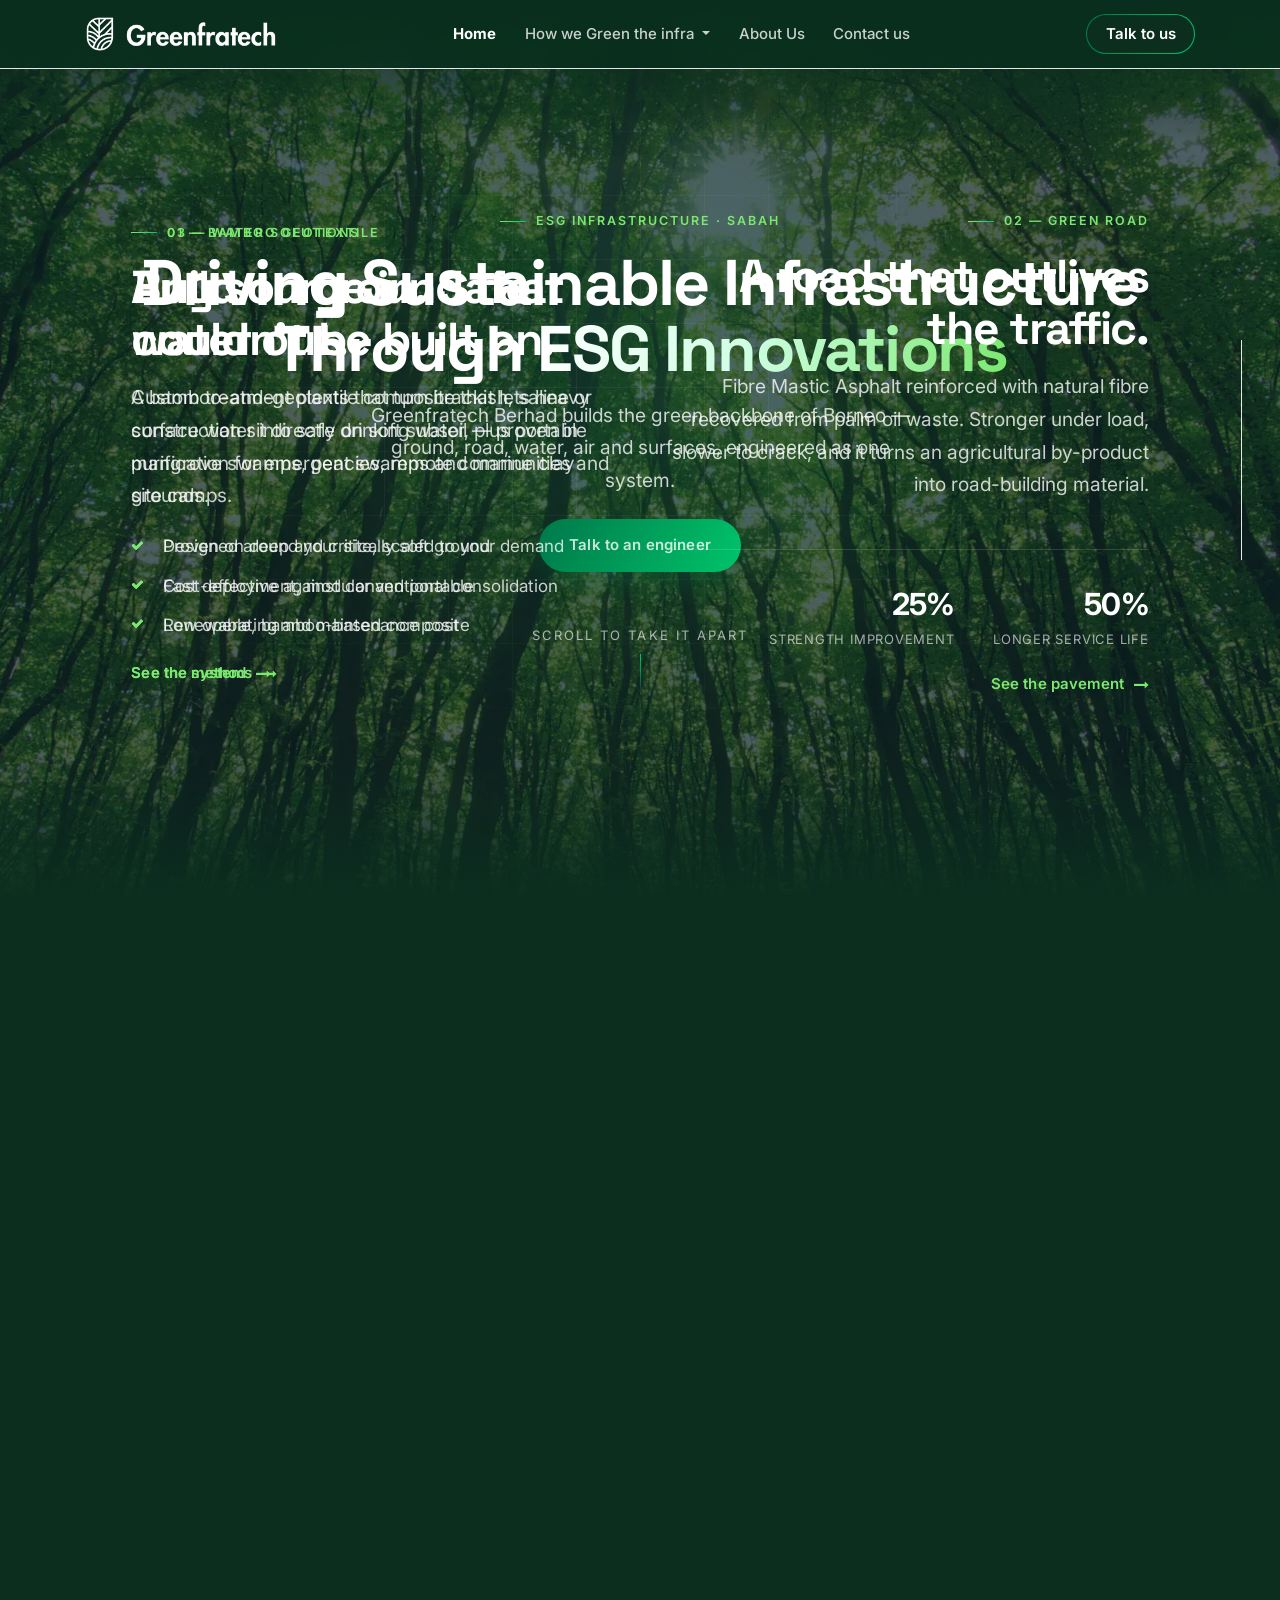
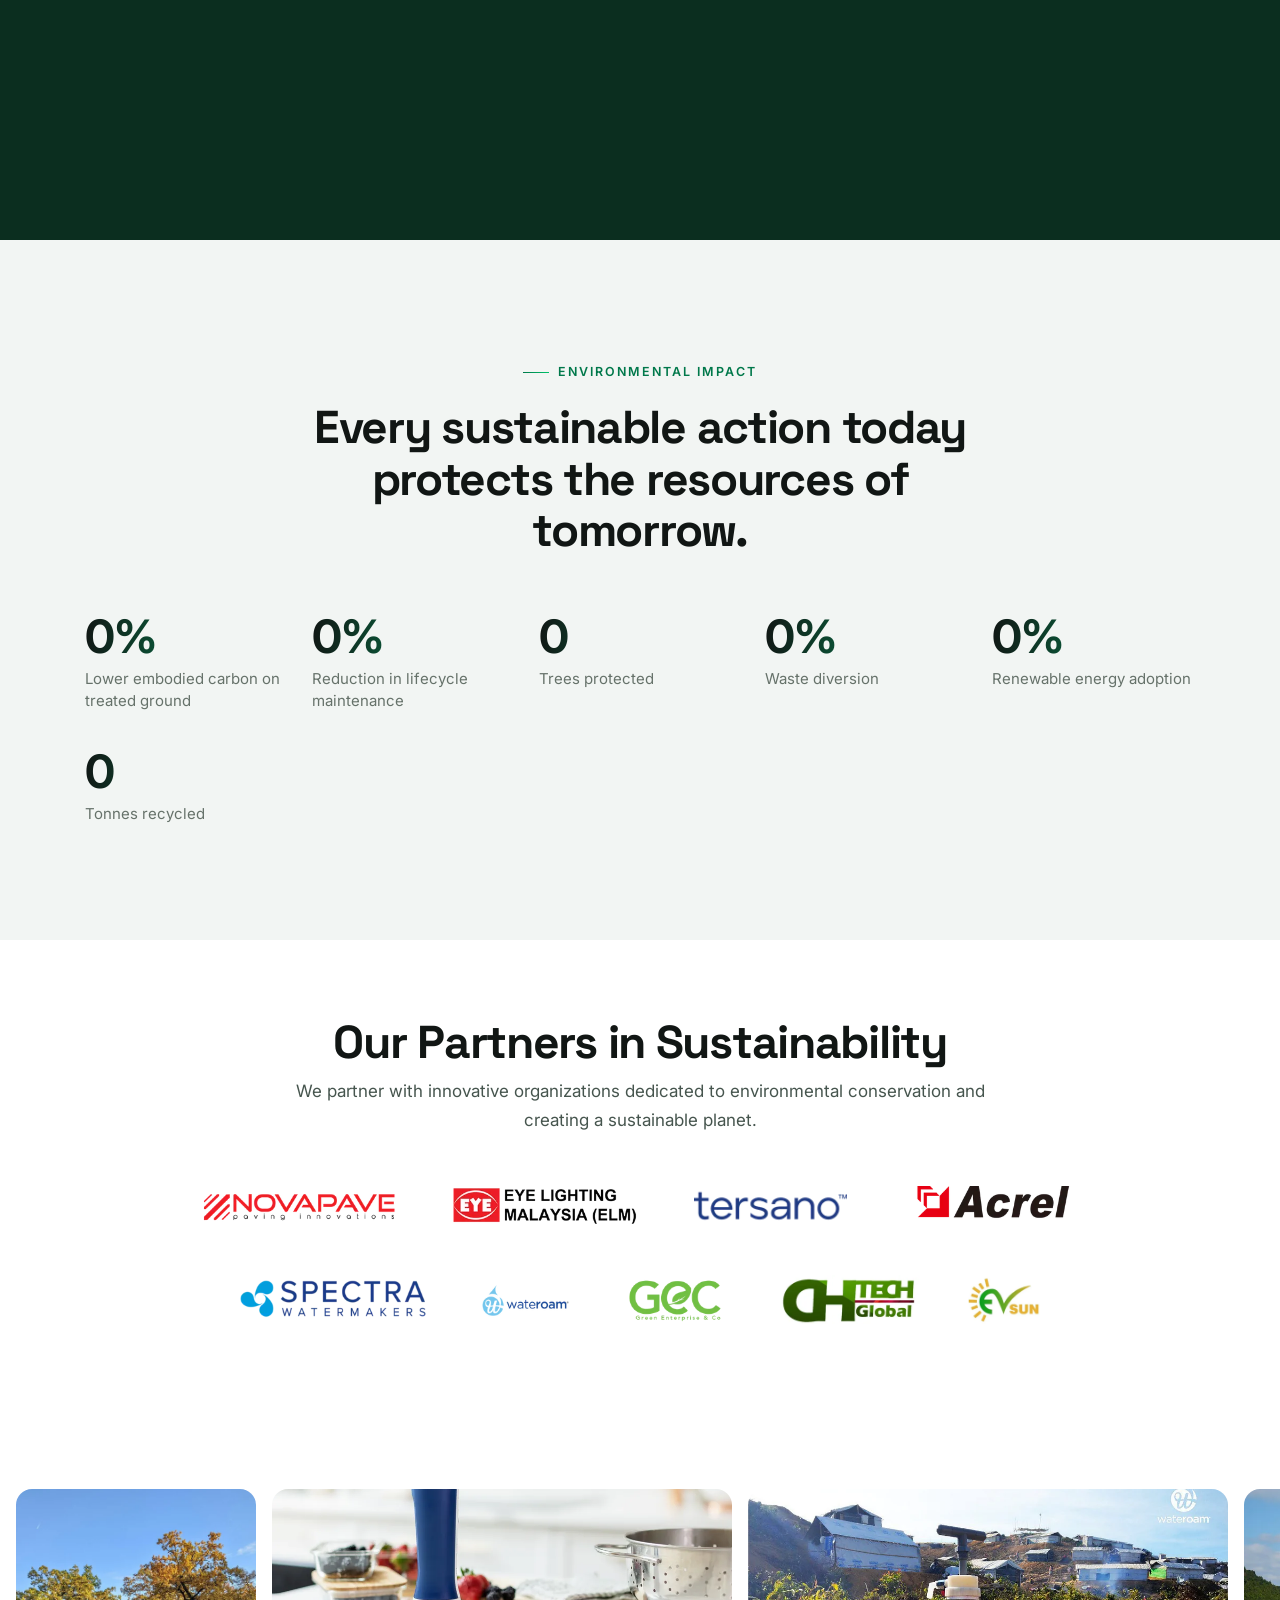
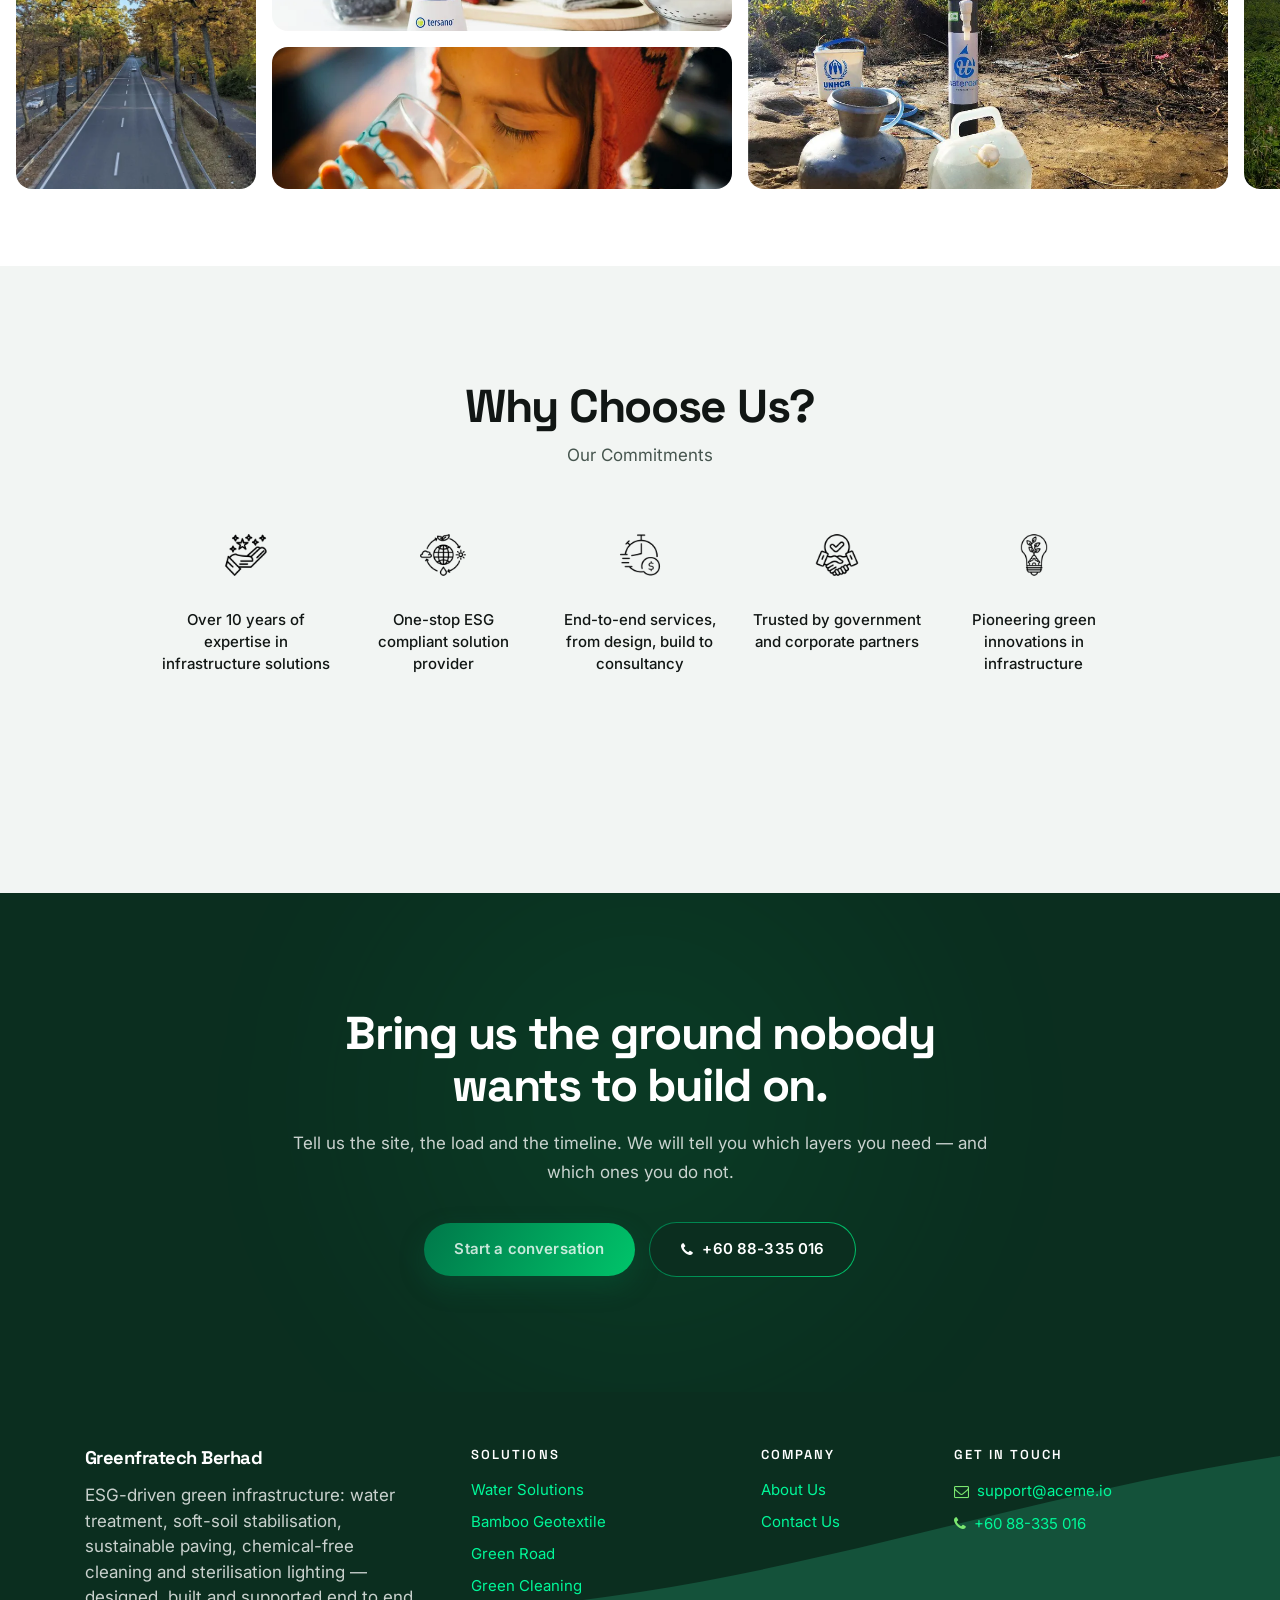
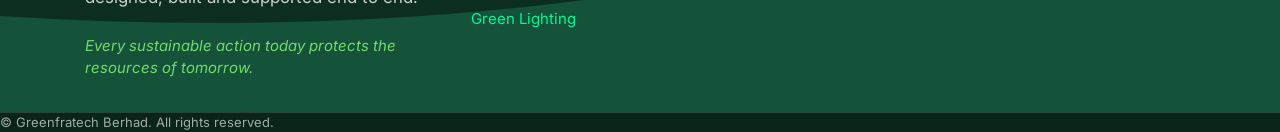
==== commit 6d699ddc: "Use the Greenfratech leaf mark as the favicon Replaces the default 16px icon with the logo's leaf ma" ====
--- a/index.html
+++ b/index.html
@@ -19,9 +19,9 @@
 <meta content="Greenfratech Berhad builds the green backbone of Borneo — ground, road, water, air and surfaces, engineered as one system." name="twitter:description"/>
 
 <link crossorigin="" href="https://fonts.gstatic.com/" rel="preconnect"/>
-<link href="/assets/img/favicon.png" rel="apple-touch-icon"/>
+<link href="/assets/img/apple-touch-icon.png" rel="apple-touch-icon" sizes="180x180"/>
 <title>Home | Greenfratech Berhad</title>
-<link href="/assets/img/favicon.png" rel="shortcut icon" type="image/x-icon"/>
+<link href="/assets/img/favicon.ico" rel="icon" sizes="any"/><link href="/assets/img/favicon-32.png" rel="icon" type="image/png" sizes="32x32"/>
 <link as="font" crossorigin="" href="/assets/fonts/fontawesome-webfont.woff2?v=4.7.0" rel="preload"/>
 
 
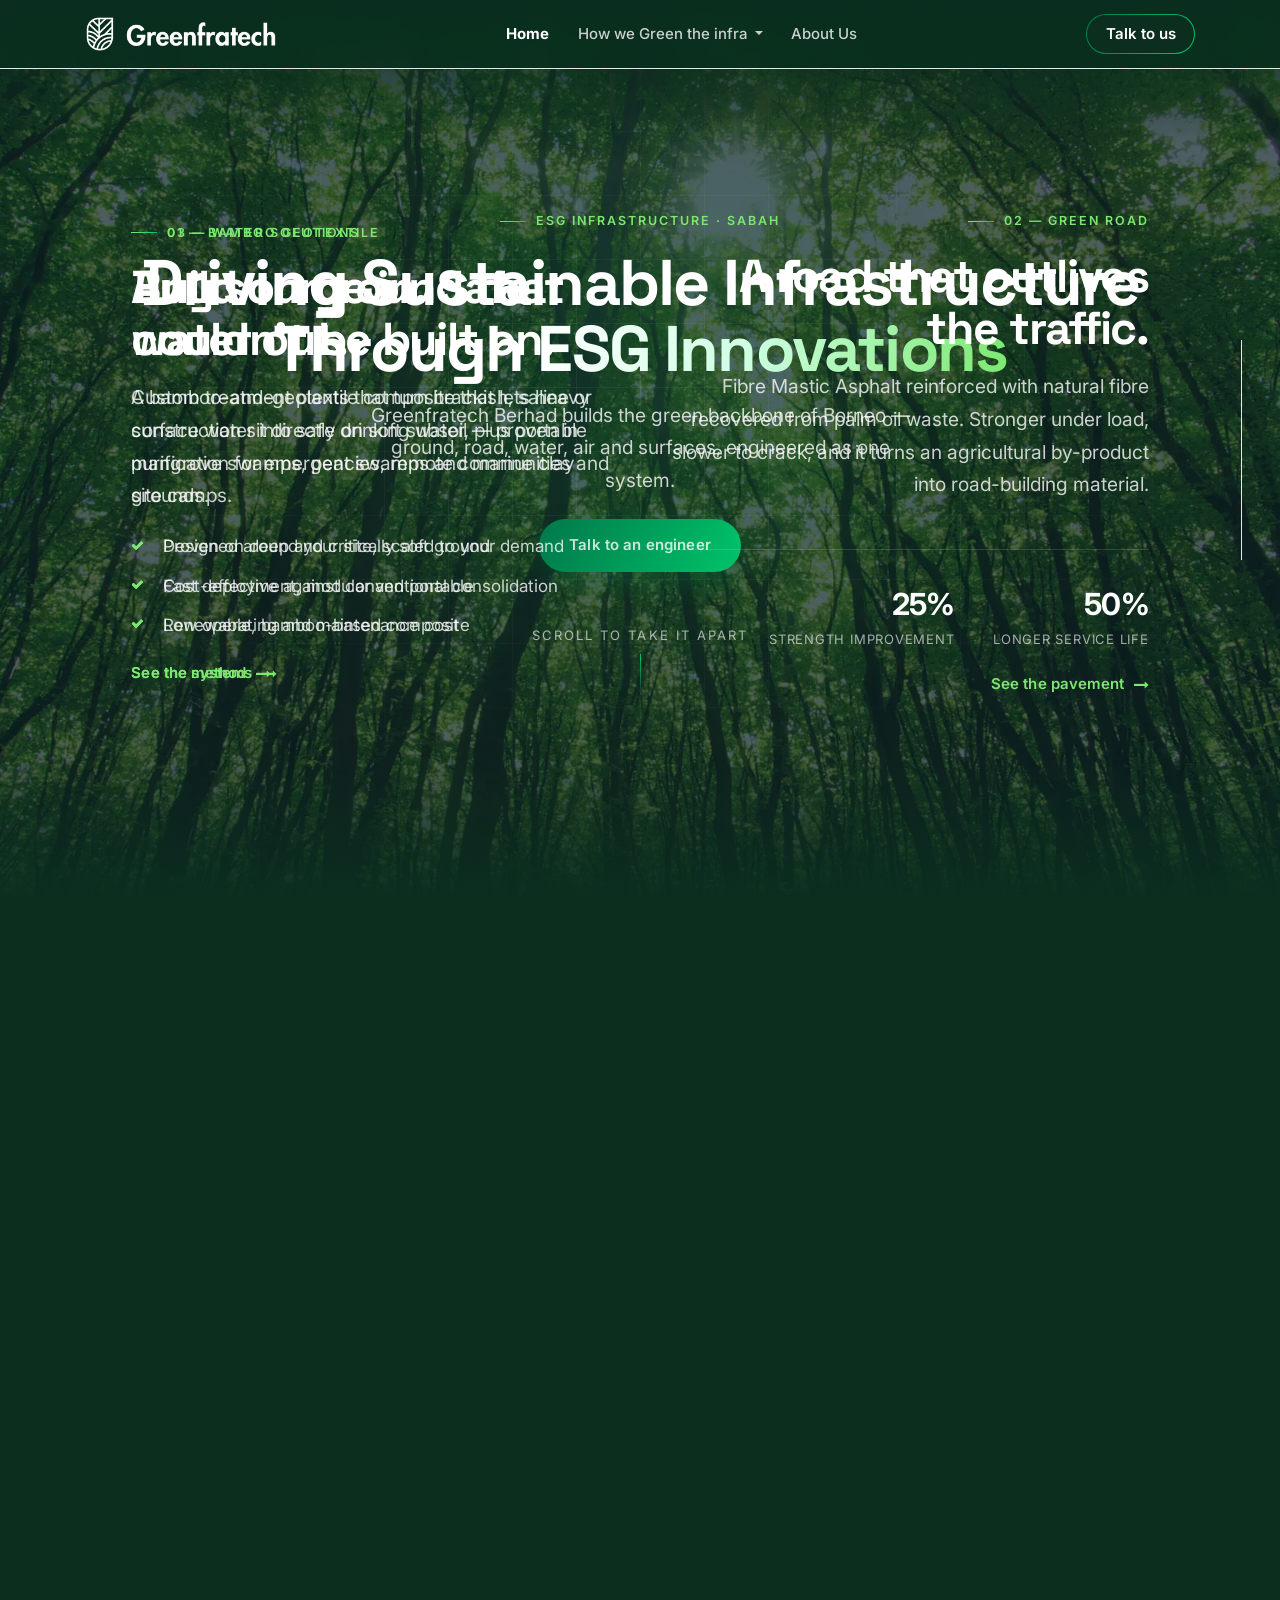
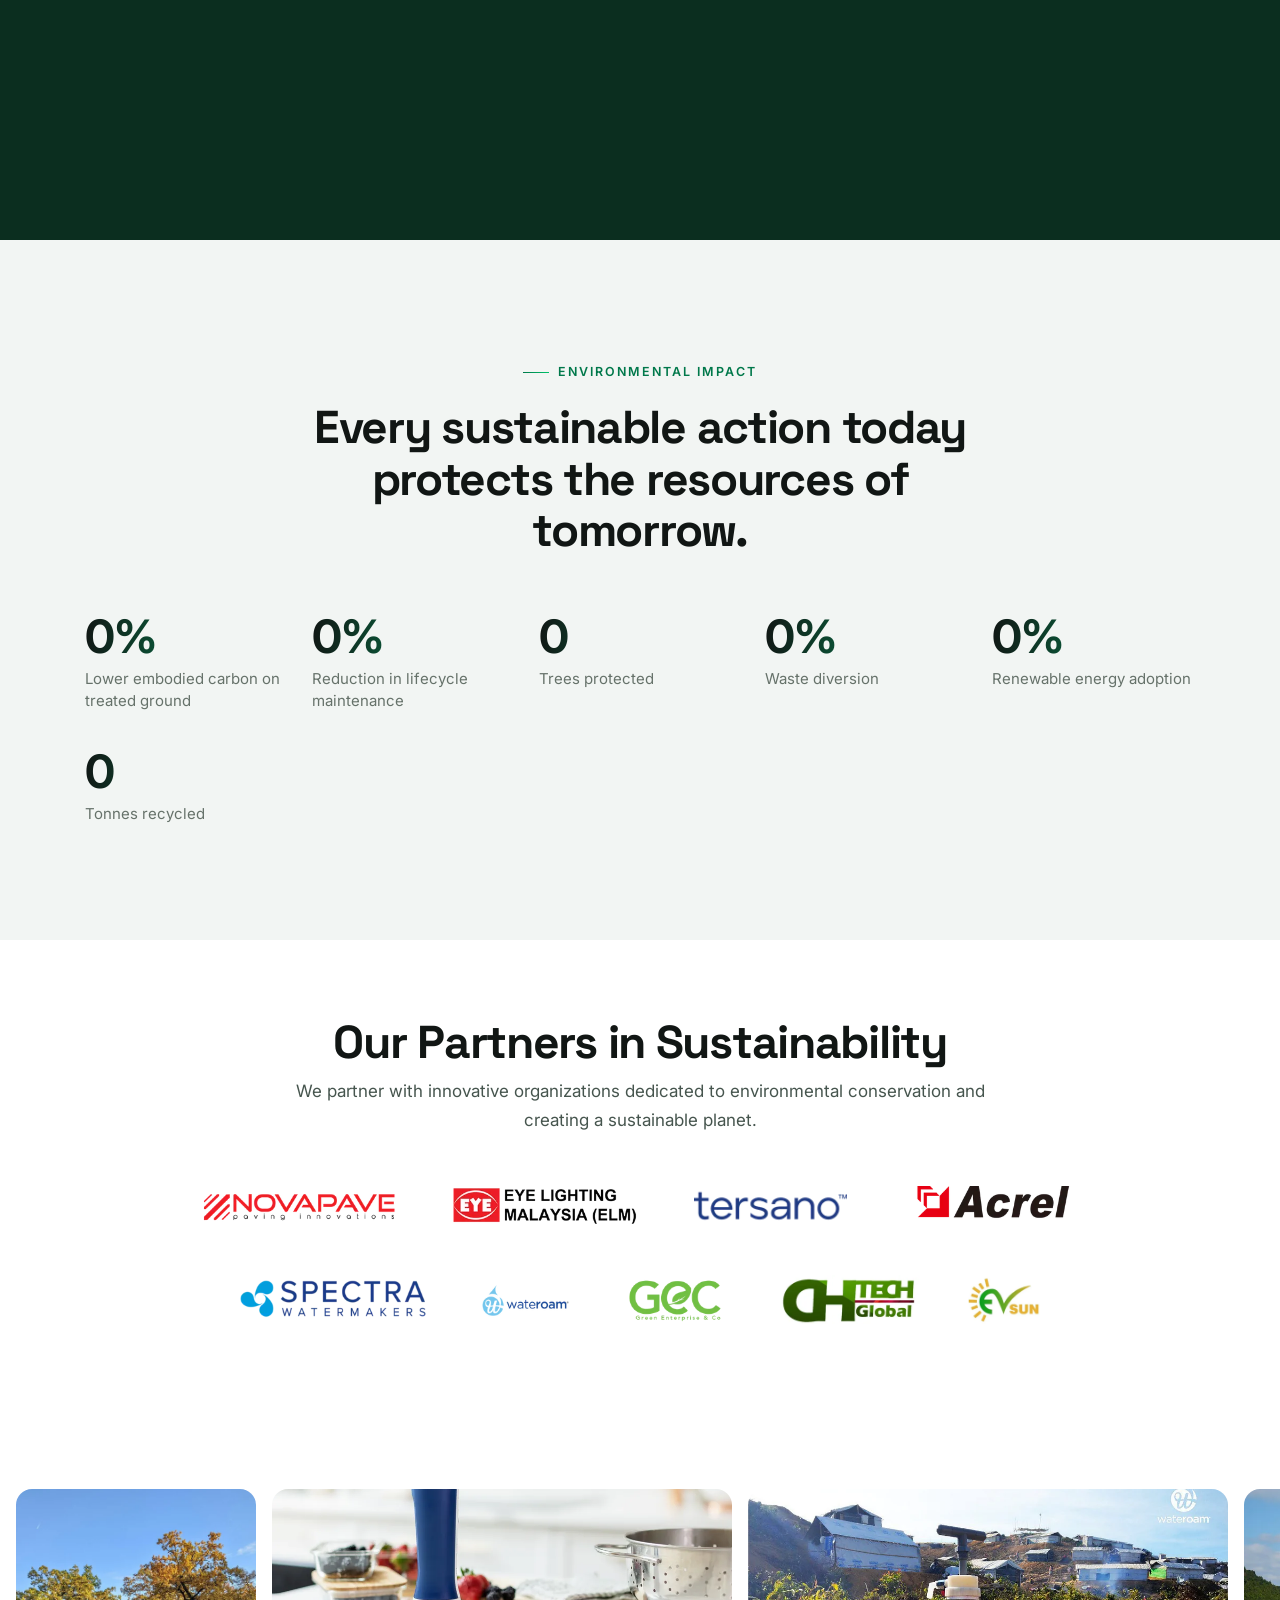
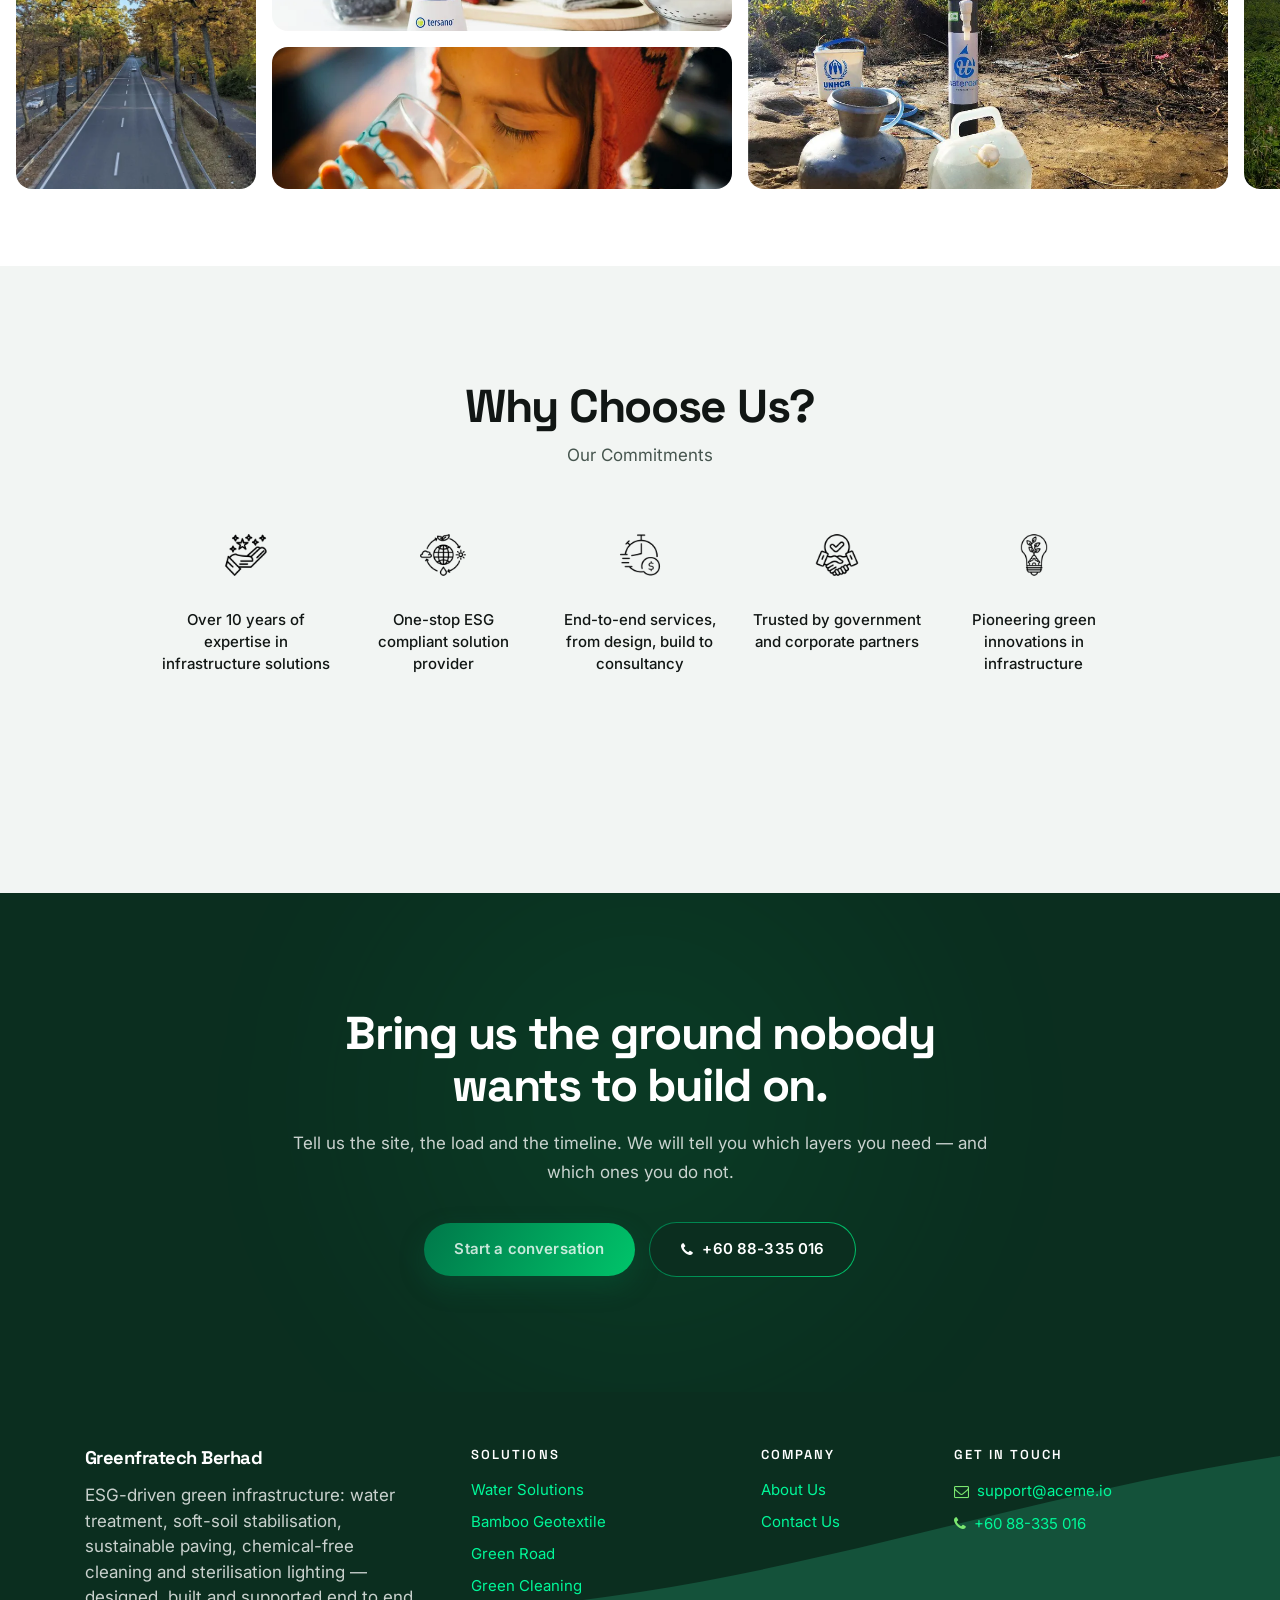
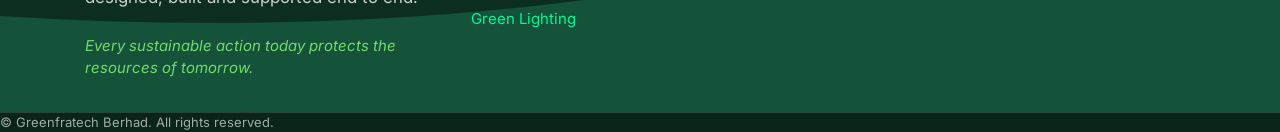
==== commit 51d527e2: "Remove Contact us tab from the header menu The Talk to us button already links to /contactus. Remove" ====
--- a/index.html
+++ b/index.html
@@ -85,11 +85,6 @@
 <span>About Us</span>
 </a>
 </li>
-<li class="nav-item" role="presentation">
-<a class="nav-link" href="/contactus" role="menuitem">
-<span>Contact us</span>
-</a>
-</li>
 </ul>
 <ul class="navbar-nav align-items-center gap-2 flex-shrink-0 justify-content-end ps-3">
 
@@ -167,11 +162,6 @@
 <li class="nav-item" role="presentation">
 <a class="nav-link" href="/about-us" role="menuitem">
 <span>About Us</span>
-</a>
-</li>
-<li class="nav-item" role="presentation">
-<a class="nav-link" href="/contactus" role="menuitem">
-<span>Contact us</span>
 </a>
 </li>
 </ul>
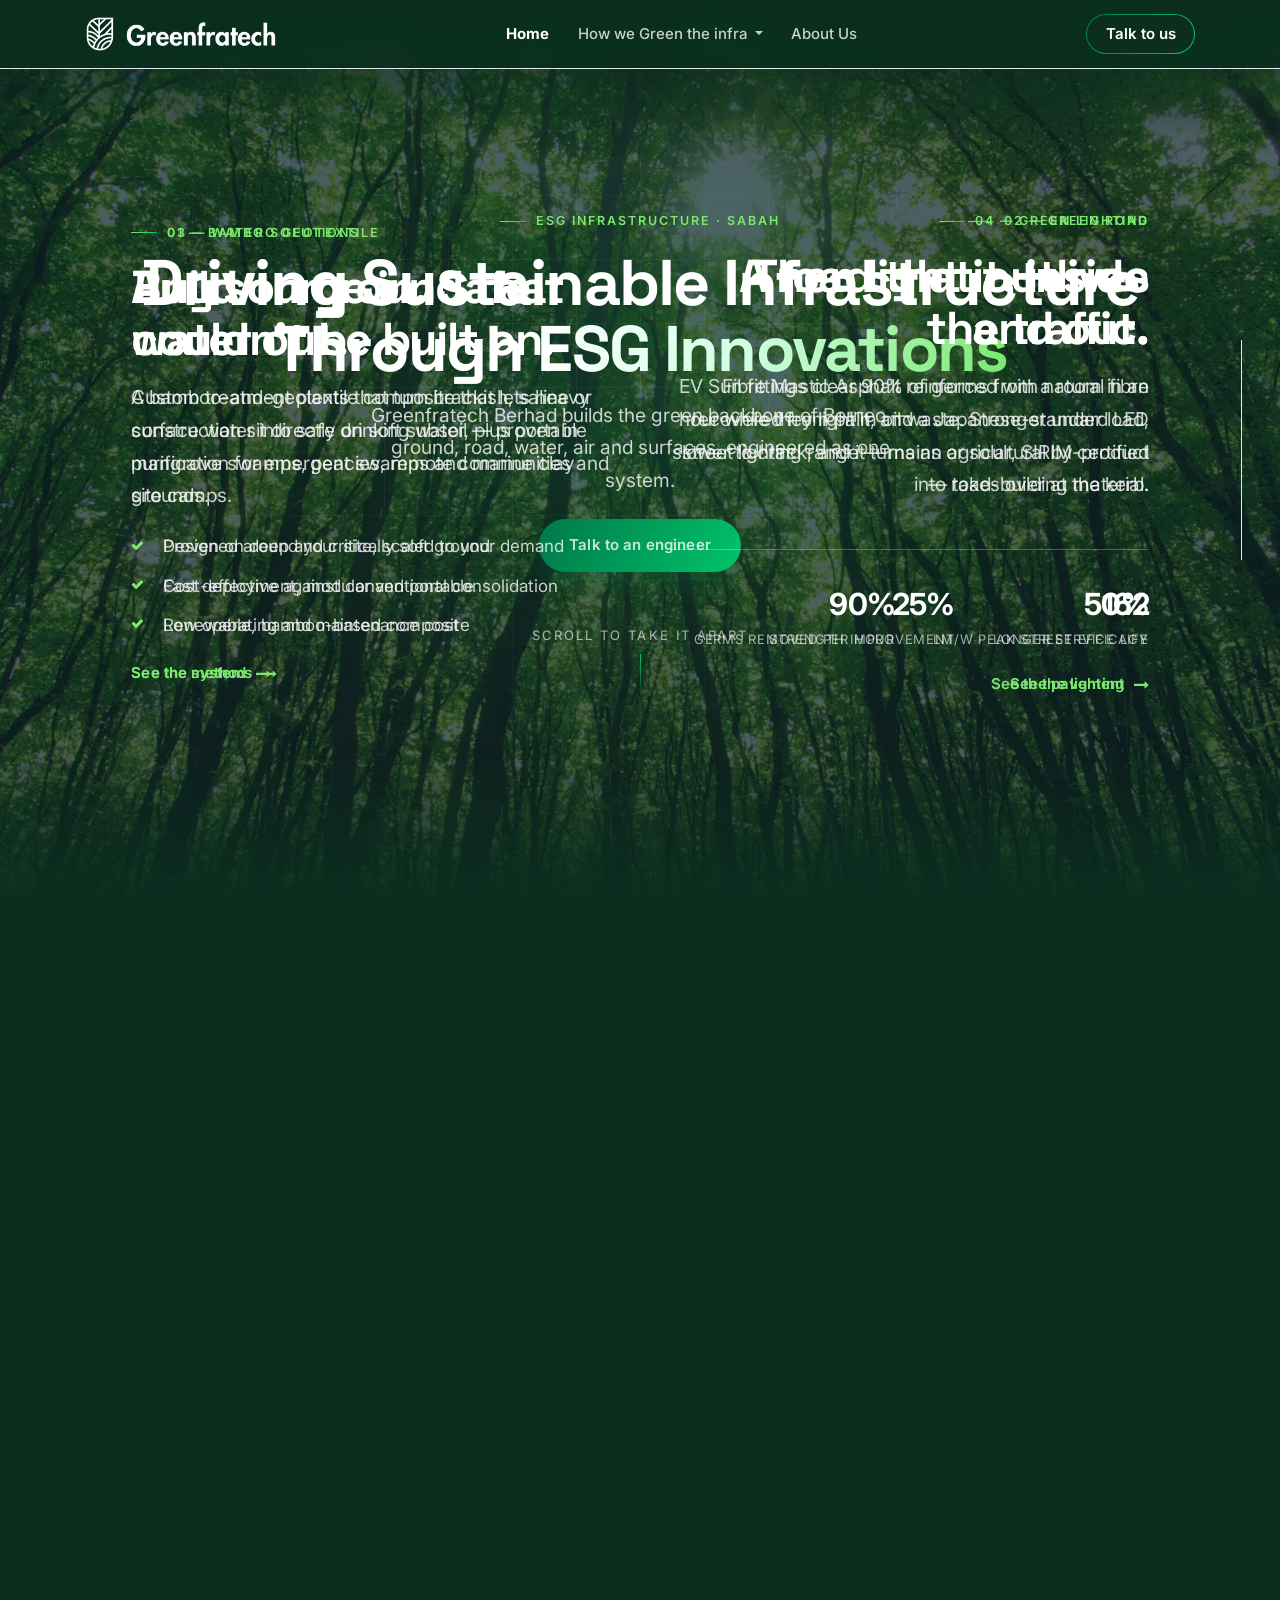
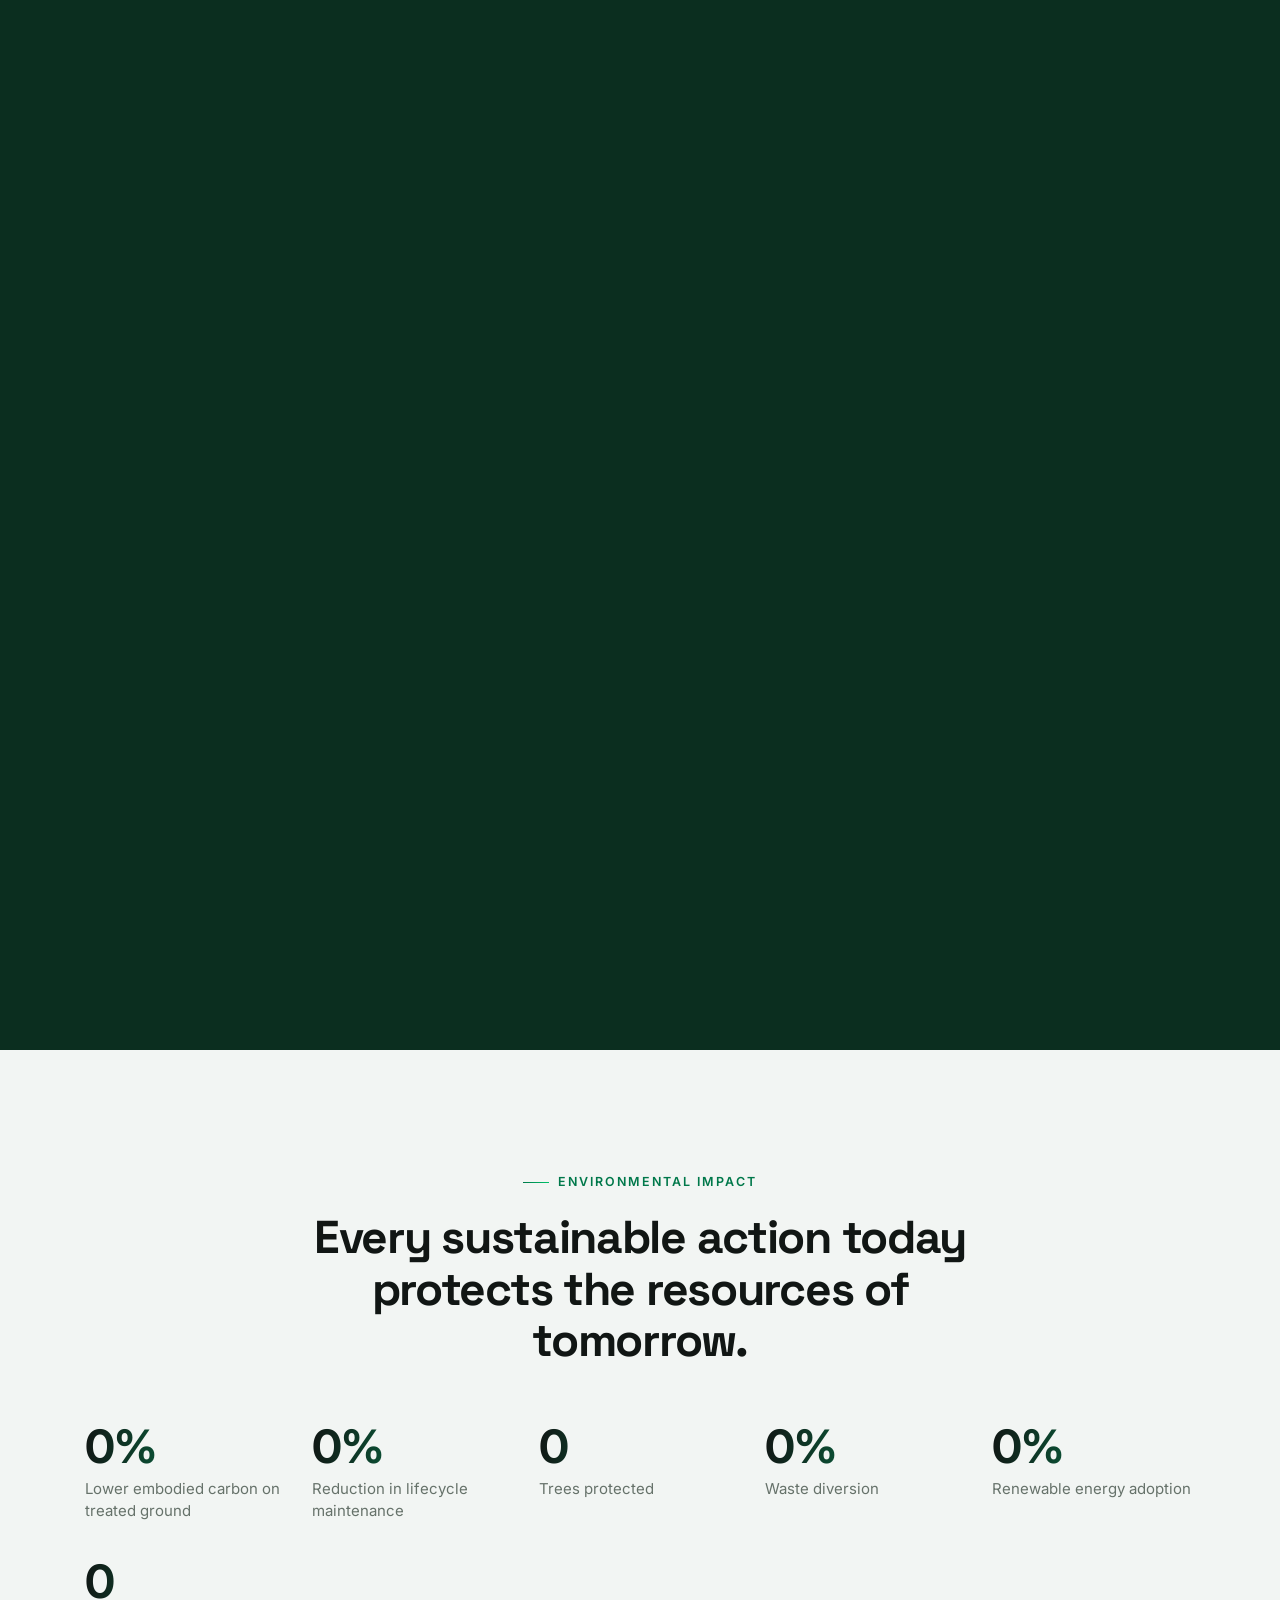
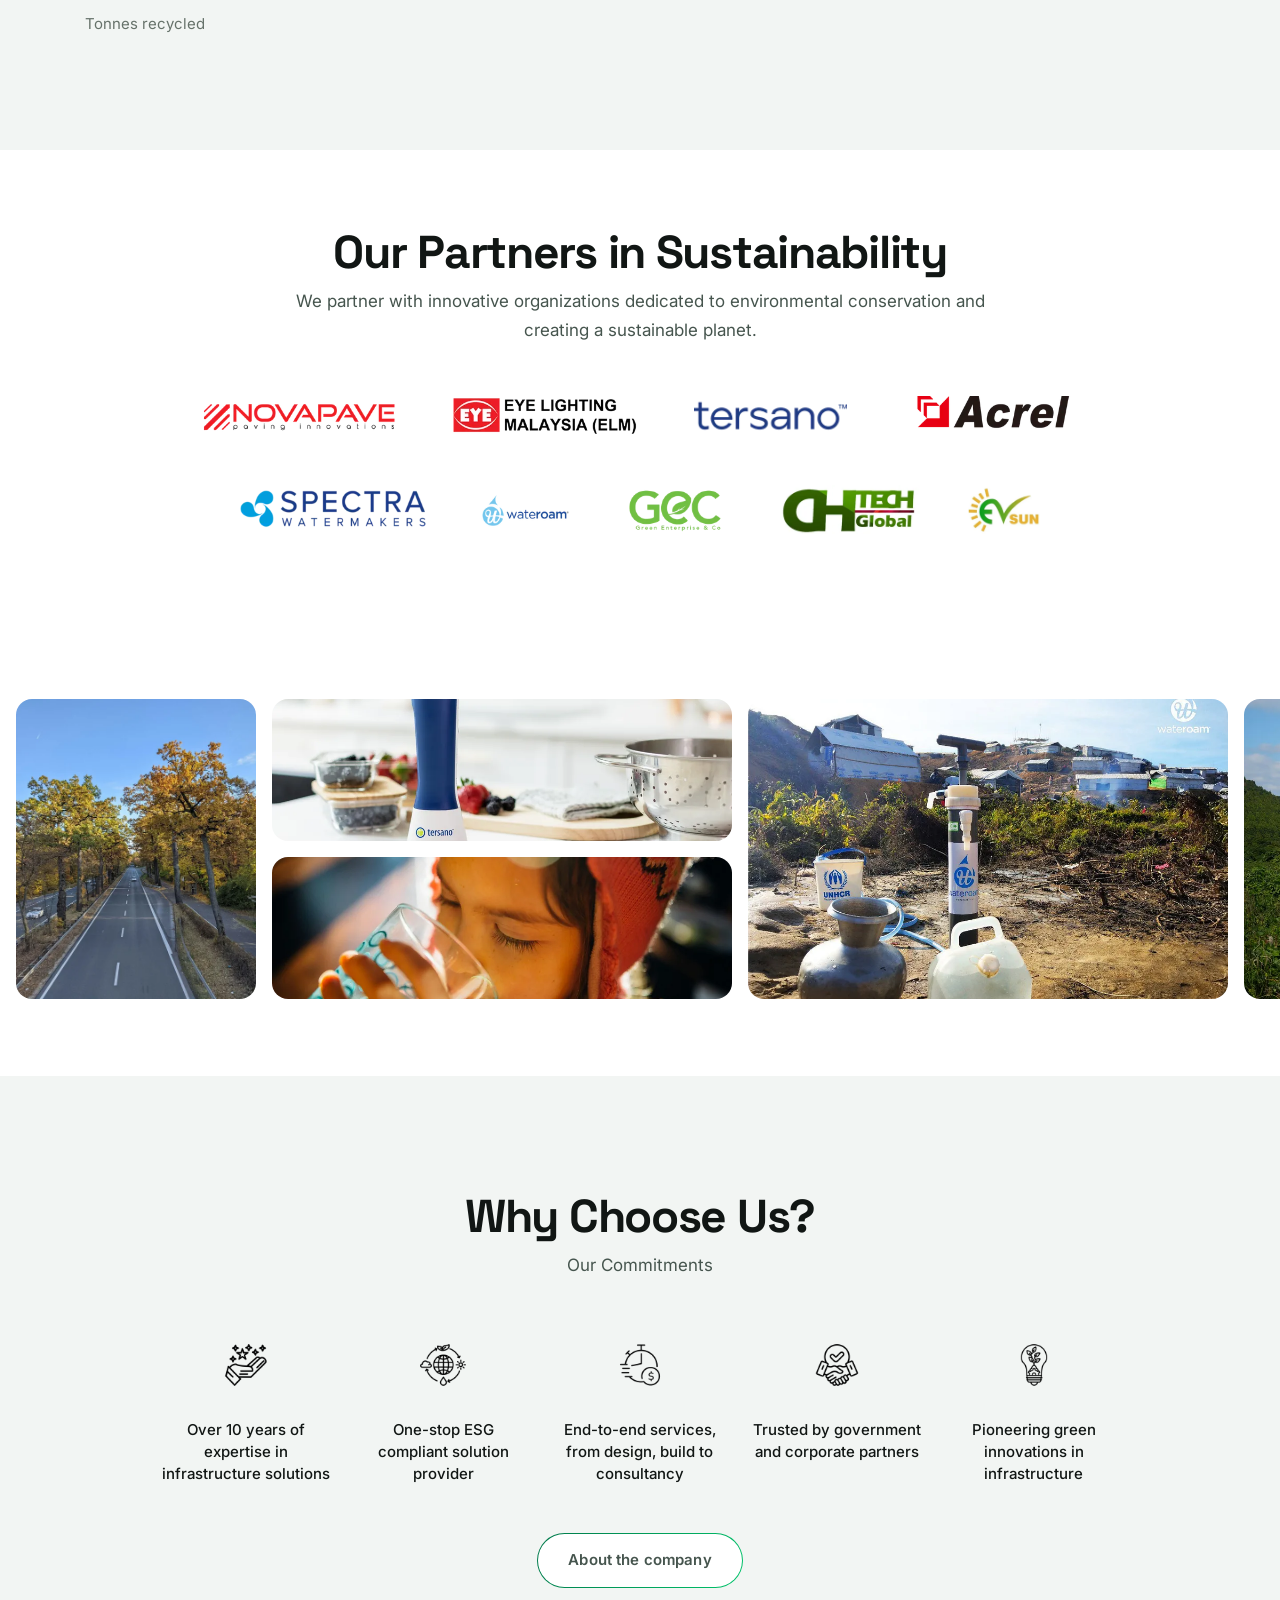
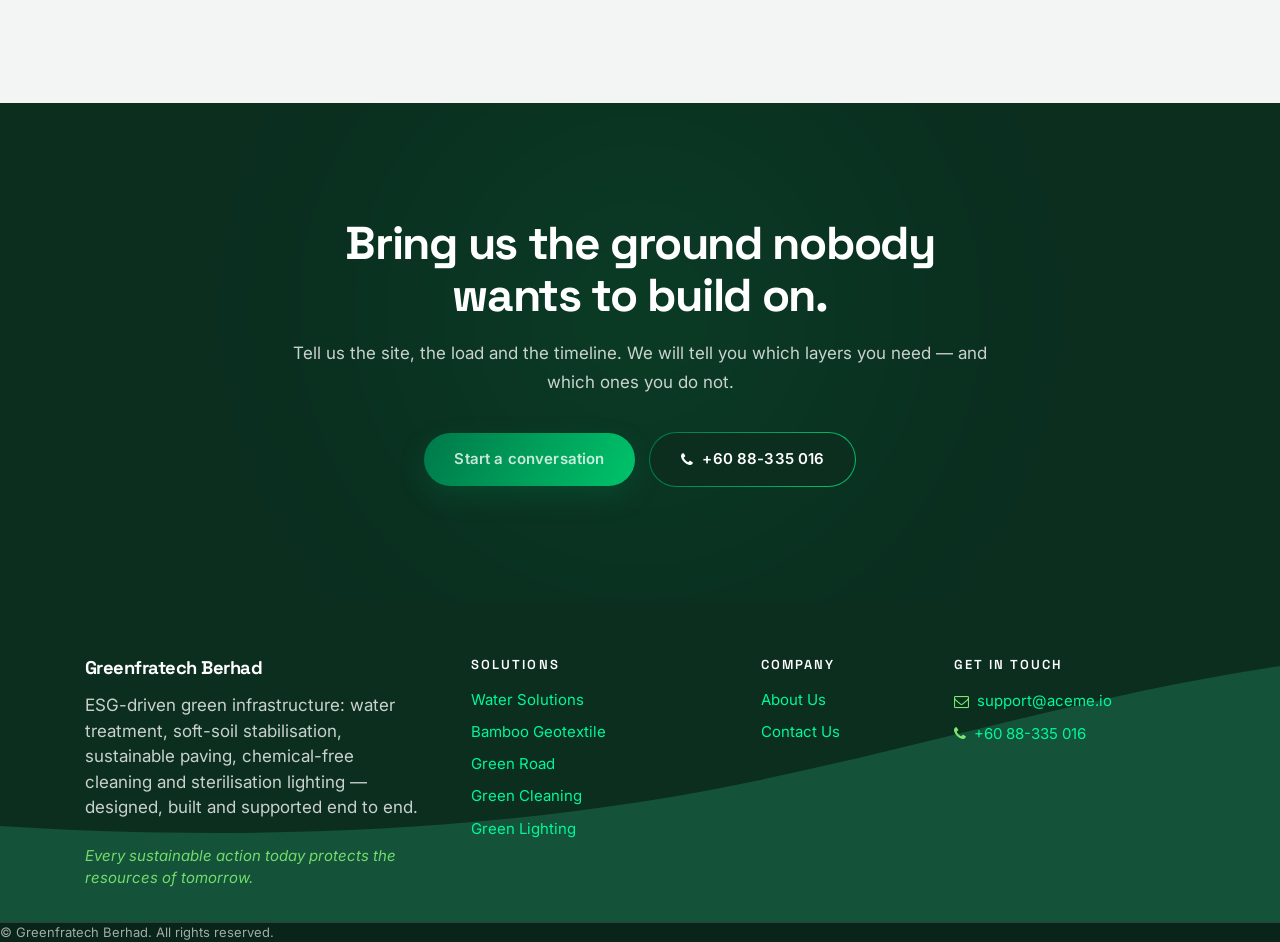
==== commit d9780358: "Add Infra AI as the sixth beat of the homepage scroll stage - New top layer (--i: 6) linking to /ass" ====
--- a/index.html
+++ b/index.html
@@ -239,6 +239,13 @@
 <span class="gft-layer__note">Aqueous ozone &amp; grease traps</span>
 </span>
 </a>
+<a class="gft-layer gft-layer--infra" data-beat="6" data-gft-layer="6" href="/asset-power-monitoring" style="--i: 6">
+<span class="gft-layer__tag">
+<span class="gft-layer__index">06 — Intelligence</span>
+<span class="gft-layer__name">Infra AI</span>
+<span class="gft-layer__note">Monitoring &amp; AI estimating</span>
+</span>
+</a>
 </div>
 </div>
 <div class="gft-stage__rail"><span></span></div>
@@ -376,7 +383,29 @@
 <li>Patented grease trap — MySTI certified, JKR approved</li>
 </ul>
 <div class="gft-actions mt-4">
-<a class="gft-btn gft-btn--primary" href="/green-cleaning">See the system</a>
+<a class="gft-btn gft-btn--text" href="/green-cleaning">
+                                        See the system <i class="fa fa-long-arrow-right"></i>
+</a>
+</div>
+</div>
+<div class="gft-beat gft-beat--right" data-gft-beat="6">
+<span class="gft-eyebrow">06 — Infra AI</span>
+<h2 class="gft-beat__title">Then keep watching all of it.</h2>
+<figure class="gft-beat__shot">
+<img alt="Infra AI — building asset and power monitoring" loading="lazy" src="/assets/img/solutions/infra-ai.webp"/>
+</figure>
+<p class="gft-beat__body">
+                                    Two AI systems at opposite ends of a building's life: one meters
+                                    every board and watches every lift, pump and chiller once it is
+                                    standing; the other reads the drawings and measures the quantities
+                                    before it is built.
+                                </p>
+<ul class="gft-checks">
+<li>Asset &amp; Power Monitoring — the whole site on one dashboard</li>
+<li>Togal.AI — automated quantity take-off from drawings</li>
+</ul>
+<div class="gft-actions mt-4">
+<a class="gft-btn gft-btn--primary" href="/asset-power-monitoring">See Infra AI</a>
 <a class="gft-btn gft-btn--ghost" href="/contactus">Talk to an engineer</a>
 </div>
 </div>
--- a/assets/css/site.css
+++ b/assets/css/site.css
@@ -533,6 +533,6 @@
  .s_quadrant .o_grid_item{display: -webkit-box; display: -webkit-flex; display: flex; -webkit-box-orient: vertical; -webkit-box-direction: normal; -webkit-flex-direction: column; flex-direction: column;}.s_quadrant .o_grid_item div.media_iframe_video{width: 100%;}
 
 /* /theme_greenfratech/static/src/scss/theme.scss */
- #wrapwrap{position: relative; background-color: #FFFFFF; color: #46554E; -webkit-font-smoothing: antialiased; -moz-osx-font-smoothing: grayscale; overflow-x: clip;}@supports not (overflow-x: clip){#wrapwrap{overflow-x: hidden;}}.gft-nav-sentinel{position: absolute; left: 0; width: 1px; height: 1px; pointer-events: none; opacity: 0;}.gft-page{background-color: #FFFFFF; color: #46554E;}.gft-page h1, .gft-page .h1, .gft-page h2, .gft-page .h2, .gft-page h3, .gft-page .h3, .gft-page h4, .gft-page .h4, .gft-page h5, .gft-page .h5, .gft-page h6, .gft-page .h6{color: #111614; letter-spacing: -0.028em; line-height: 1.12;}.gft-page p{line-height: 1.7;}.gft-page a{color: inherit;}.gft-page p a:not(.btn):not([class*="gft-"]){color: #00784A; transition: opacity 0.18s cubic-bezier(0.16, 1, 0.3, 1);}.gft-page p a:not(.btn):not([class*="gft-"]):hover{opacity: .78;}.gft-page section{position: relative;}.gft-section{padding: clamp(5rem, 9vw, 8.5rem) 0;}.gft-section--sm{padding: clamp(3.5rem, 6vw, 5.5rem) 0;}.gft-section--alt{background-color: #F2F5F3;}.gft-measure{max-width: 62ch;}.gft-measure-tight{max-width: 46ch;}.gft-center{margin-left: auto; margin-right: auto;}.gft-eyebrow{display: -webkit-inline-box; display: -webkit-inline-flex; display: inline-flex; align-items: center; gap: .6rem; font-size: 0.78rem; font-weight: 600; letter-spacing: 0.16em; text-transform: uppercase; color: #00784A; margin-bottom: 1.25rem;}.gft-eyebrow::before{content: ""; width: 26px; height: 1px; background: linear-gradient(118deg, #00784A 0%, #00C46A 100%);}.gft-pill{display: -webkit-inline-box; display: -webkit-inline-flex; display: inline-flex; align-items: center; gap: .5rem; padding: .42rem 1rem; font-size: 0.8125rem; font-weight: 500; letter-spacing: .04em; color: #111614; position: relative; border: 0; border-radius: 999px; background: linear-gradient(#FFFFFF, #FFFFFF) padding-box, linear-gradient(118deg, #00784A 0%, #00C46A 100%) border-box; border: 1px solid transparent;}.gft-pill i{color: #00784A;}.gft-display{font-size: clamp(2.9rem, 7.2vw, 6.1rem); line-height: 1.02; letter-spacing: -0.028em; font-weight: 700; color: #111614;}.gft-h1{font-size: clamp(2.4rem, 5.2vw, 4.2rem);}.gft-h2{font-size: clamp(2rem, 3.6vw, 3.1rem);}.gft-h3{font-size: clamp(1.4rem, 2.2vw, 1.9rem);}.gft-lead{font-size: clamp(1.05rem, 1.5vw, 1.28rem); line-height: 1.62; color: #46554E;}.gft-grad-text{background: linear-gradient(96deg, #111614 0%, #0A5C3B 46%, #00A85B 100%); -webkit-background-clip: text; background-clip: text; color: transparent; -webkit-text-fill-color: transparent;}.gft-muted{color: #66726A;}.gft-rule{height: 1px; border: 0; background: linear-gradient(90deg, transparent, #D2DED8 18%, #D2DED8 82%, transparent); opacity: 1; margin: 0;}.gft-btn, .gft-form-card .s_website_form_send, .gft-form-card .btn-primary{display: -webkit-inline-box; display: -webkit-inline-flex; display: inline-flex; align-items: center; justify-content: center; gap: .6rem; padding: .95rem 1.9rem; font-size: 0.9375rem; font-weight: 600; letter-spacing: .01em; border-radius: 999px; text-decoration: none; white-space: nowrap; transition: transform 0.34s cubic-bezier(0.16, 1, 0.3, 1), box-shadow 0.34s cubic-bezier(0.16, 1, 0.3, 1), background-color 0.34s cubic-bezier(0.16, 1, 0.3, 1), color 0.34s cubic-bezier(0.16, 1, 0.3, 1), border-color 0.34s cubic-bezier(0.16, 1, 0.3, 1), opacity 0.34s cubic-bezier(0.16, 1, 0.3, 1);}.gft-btn:hover, .gft-form-card .s_website_form_send:hover, .gft-form-card .btn-primary:hover{transform: translateY(-2px);}.gft-btn:active, .gft-form-card .s_website_form_send:active, .gft-form-card .btn-primary:active{transform: translateY(0);}.gft-btn--primary, .gft-form-card .s_website_form_send, .gft-form-card .btn-primary{background: linear-gradient(118deg, #00784A 0%, #00C46A 100%); color: #FFFFFF; box-shadow: 0 10px 26px rgba(0, 120, 74, 0.26);}.gft-btn--primary:hover, .gft-form-card .s_website_form_send:hover, .gft-form-card .btn-primary:hover{color: #FFFFFF; box-shadow: 0 16px 38px rgba(0, 120, 74, 0.34);}.gft-btn--ghost{position: relative; border: 0; border-radius: 999px; background: linear-gradient(#FFFFFF, #FFFFFF) padding-box, linear-gradient(118deg, #00784A 0%, #00C46A 100%) border-box; border: 1px solid transparent; color: #111614;}.gft-btn--ghost:hover{color: #05432C; box-shadow: 0 0 0 1px rgba(0, 196, 106, 0.45), 0 10px 26px rgba(0, 120, 74, 0.2);}.gft-btn--text{padding: 0; color: #00784A; background: none;}.gft-btn--text i{transition: transform 0.34s cubic-bezier(0.16, 1, 0.3, 1);}.gft-btn--text:hover{transform: none;}.gft-btn--text:hover i{transform: translateX(4px);}.gft-actions{display: -webkit-box; display: -webkit-flex; display: flex; -webkit-flex-wrap: wrap; flex-wrap: wrap; gap: .9rem; align-items: center;}.gft-glow{position: absolute; z-index: 0; pointer-events: none; border-radius: 50%; filter: blur(80px); opacity: .55; background: radial-gradient(circle at 50% 50%, rgba(0, 196, 106, 0.3), rgba(11, 46, 31, 0) 68%);}.gft-glow--tl{inset: -18% auto auto -12%; width: 44vw; height: 44vw;}.gft-glow--br{inset: auto -14% -22% auto; width: 50vw; height: 50vw; opacity: .38;}.gft-glow--center{left: 50%; top: 42%; width: 62vw; height: 62vw; transform: translate(-50%, -50%); opacity: .34;}.gft-grid{position: absolute; inset: 0; z-index: 1; pointer-events: none; background-image: repeating-linear-gradient(0deg, rgba(255, 255, 255, 0.05) 0 1px, transparent 1px 64px), repeating-linear-gradient(90deg, rgba(255, 255, 255, 0.05) 0 1px, transparent 1px 64px); -webkit-mask-image: radial-gradient(ellipse 70% 60% at 50% 45%, #000 20%, transparent 78%); mask-image: radial-gradient(ellipse 70% 60% at 50% 45%, #000 20%, transparent 78%);}.gft-vignette{position: absolute; inset: 0; z-index: 1; pointer-events: none; background: linear-gradient(180deg, #0B2E1F 0%, rgba(11, 46, 31, 0) 16%), linear-gradient(0deg, #0B2E1F 0%, rgba(11, 46, 31, 0) 16%);}.gft-card{position: relative; display: -webkit-box; display: -webkit-flex; display: flex; -webkit-box-orient: vertical; -webkit-box-direction: normal; -webkit-flex-direction: column; flex-direction: column; height: 100%; padding: 2rem 1.9rem; border-radius: 24px; background-color: #FFFFFF; box-shadow: 0 4px 16px rgba(11, 46, 31, 0.07); border: 1px solid #E3EAE6; transition: border-color 0.34s cubic-bezier(0.16, 1, 0.3, 1), transform 0.34s cubic-bezier(0.16, 1, 0.3, 1), box-shadow 0.34s cubic-bezier(0.16, 1, 0.3, 1), background-color 0.34s cubic-bezier(0.16, 1, 0.3, 1);}.gft-card:hover{border-color: rgba(0, 196, 106, 0.45); box-shadow: 0 18px 44px rgba(0, 120, 74, 0.16);}.gft-card__icon{display: -webkit-inline-box; display: -webkit-inline-flex; display: inline-flex; align-items: center; justify-content: center; width: 46px; height: 46px; margin-bottom: 1.35rem; border-radius: 14px; font-size: 1.15rem; color: #00784A; background: rgba(0, 196, 106, 0.08); border: 1px solid rgba(0, 196, 106, 0.28);}.gft-card__title{font-size: 1.18rem; font-weight: 600; color: #111614; margin-bottom: .7rem;}.gft-card__text{font-size: 0.9375rem; color: #46554E; margin-bottom: 0;}.gft-card__foot{margin-top: auto; padding-top: 1.4rem;}.gft-card--photo{padding: 0; overflow: hidden;}.gft-card--photo .gft-card__media{display: block; aspect-ratio: 7 / 5; overflow: hidden; background-color: #F2F5F3;}.gft-card--photo .gft-card__media img{width: 100%; height: 100%; object-fit: cover; display: block; transition: transform 0.55s cubic-bezier(0.16, 1, 0.3, 1);}.gft-card--photo .gft-card__icon{margin: -23px 1.9rem 1.1rem; position: relative; z-index: 2;}.gft-card--photo .gft-card__title{padding: 0 1.9rem;}.gft-card--photo .gft-card__text{padding: 0 1.9rem;}.gft-card--photo .gft-card__foot{padding: 0 1.9rem 1.9rem;}.gft-card--photo:hover .gft-card__media img{transform: scale(1.04);}.gft-card--photo .gft-card__icon{background-color: #FFFFFF; border-color: #E3EAE6;}.gft-on-green .gft-card--photo .gft-card__icon{background-color: #0B2E1F; border-color: rgba(255, 255, 255, 0.22);}.gft-figure{display: block; width: auto; max-width: 100%; max-height: 560px; margin-inline: auto; object-fit: contain; border-radius: 24px; border: 1px solid #E3EAE6; box-shadow: 0 18px 44px rgba(11, 46, 31, 0.12);}.gft-card__shot{display: block; margin-bottom: 1.2rem;}.gft-card__shot img{width: 100%; aspect-ratio: 3 / 2; object-fit: contain; display: block;}.bg-primary, .bg-secondary{color: #FFFFFF;}.bg-primary .card-header, .bg-primary .card-footer, .bg-secondary .card-header, .bg-secondary .card-footer{color: #FFFFFF;}.bg-primary .card-body, .bg-secondary .card-body{color: #111614;}.gft-tilt{perspective: 1200px;}.gft-tilt > *{transition: transform 0.55s cubic-bezier(0.16, 1, 0.3, 1), box-shadow 0.55s cubic-bezier(0.16, 1, 0.3, 1), border-color 0.55s cubic-bezier(0.16, 1, 0.3, 1); transform-style: preserve-3d;}.gft-tilt:hover > *{transform: translateZ(26px) rotateX(3.2deg) rotateY(-3.6deg); box-shadow: 0 18px 44px rgba(11, 46, 31, 0.12), 0 18px 44px rgba(0, 120, 74, 0.16);}.gft-hero{position: relative; display: -webkit-box; display: -webkit-flex; display: flex; align-items: center; min-height: 88vh; padding: 12rem 0 6rem; overflow: hidden;}.gft-hero__inner{position: relative; z-index: 3;}.gft-hero__title{font-size: clamp(2.9rem, 7.2vw, 6.1rem); line-height: 1.02; letter-spacing: -0.028em; margin-bottom: 1.6rem;}.gft-hero__lead{font-size: clamp(1.05rem, 1.5vw, 1.28rem); color: #46554E; max-width: 62ch; margin-bottom: 2.4rem;}.gft-hero--center{text-align: center;}.gft-hero--center .gft-hero__lead{margin-left: auto; margin-right: auto;}.gft-hero--center .gft-actions{justify-content: center;}.gft-hero--page{min-height: max(62vh, 50rem); padding: 11rem 0 4.5rem;}.gft-hero--page .gft-hero__title{font-size: clamp(2.4rem, 5.2vw, 4.2rem);}.gft-hero--photo{--gft-hero-scrim-o: .78; background-image: linear-gradient(rgba(11, 46, 31, var(--gft-hero-scrim-o)), rgba(11, 46, 31, var(--gft-hero-scrim-o))), var(--gft-hero-img); background-size: cover, cover; background-position: center, center; background-repeat: no-repeat, no-repeat;}.gft-hero--photo .gft-grid, .gft-hero--photo .gft-glow{display: none;}.gft-hero__facts{display: -webkit-box; display: -webkit-flex; display: flex; -webkit-flex-wrap: wrap; flex-wrap: wrap; gap: 2.4rem; margin-top: 3rem; padding-top: 2rem; border-top: 1px solid #E3EAE6;}.gft-hero__facts dt{font-size: 1.9rem; font-weight: 700; color: #111614; letter-spacing: -0.028em; margin-bottom: .15rem;}.gft-hero__facts dd{font-size: 0.8125rem; letter-spacing: .06em; text-transform: uppercase; color: #66726A; margin: 0;}.gft-grid-3{display: grid; grid-template-columns: repeat(auto-fit, minmax(280px, 1fr)); gap: 1.4rem;}.gft-grid-2{display: grid; grid-template-columns: repeat(auto-fit, minmax(360px, 1fr)); gap: 1.4rem;}.gft-checks{list-style: none; padding: 0; margin: 0;}.gft-checks li{position: relative; padding-left: 2rem; margin-bottom: .85rem; color: #46554E;}.gft-checks li::before{content: "\f00c"; font-family: "FontAwesome"; position: absolute; left: 0; top: .1rem; font-size: .8rem; color: #00784A;}.gft-figures{display: grid; grid-template-columns: 1fr 1fr; gap: 1rem; align-items: start;}.gft-figures img{display: block; width: 100%; height: auto; border-radius: 16px; border: 1px solid #E3EAE6; box-shadow: 0 4px 16px rgba(11, 46, 31, 0.07);}.gft-figures > :only-child{grid-column: 1 / -1;}.gft-figures > :first-child:nth-last-child(n + 3){grid-column: 1 / -1;}.gft-figures figure{margin: 0;}.gft-figures figcaption{margin-top: .55rem; font-size: 0.8125rem; font-weight: 500; letter-spacing: 0.16em; text-transform: uppercase; color: #66726A; text-align: center;}.gft-video{display: block; width: 100%; max-width: 854px; margin-inline: auto; aspect-ratio: 854 / 484; border-radius: 24px; border: 1px solid #E3EAE6; box-shadow: 0 18px 44px rgba(11, 46, 31, 0.12); background-color: #0B2E1F;}.gft-sectors{display: grid; grid-template-columns: repeat(auto-fit, minmax(190px, 1fr)); gap: 1px; background-color: #E3EAE6; border: 1px solid #E3EAE6; border-radius: 24px; overflow: hidden;}.gft-sectors__item{padding: 2rem 1.4rem; background-color: #FFFFFF; text-align: center; transition: background-color 0.34s cubic-bezier(0.16, 1, 0.3, 1);}.gft-sectors__item i{display: block; font-size: 1.5rem; color: #00784A; margin-bottom: .9rem;}.gft-sectors__item img{display: block; height: 34px; width: auto; margin: 0 auto .9rem;}.gft-sectors__item span{display: block; font-size: 0.9375rem; font-weight: 500; color: #111614;}.gft-sectors__item:hover{background-color: #F2F5F3;}.gft-anchor{scroll-margin-top: 96px;}.gft-devices{display: block; width: 100%; height: auto; max-width: 900px; margin-inline: auto;}.gft-sectors--photo{grid-template-columns: repeat(3, 1fr);}@media (max-width: 575.98px){.gft-sectors--photo{grid-template-columns: 1fr;}}.gft-sectors--photo .gft-sectors__item{padding: 0 0 1.3rem;}.gft-sectors--photo .gft-sectors__item img{height: auto; width: 100%; aspect-ratio: 4 / 3; object-fit: contain; background-color: #F2F5F3; margin: 0 0 .9rem;}.gft-steps{list-style: none; padding: 0; margin: 0; display: grid; grid-template-columns: repeat(auto-fit, minmax(170px, 1fr)); gap: 1.6rem 1.4rem; counter-reset: gft-step; --gft-step-ratio: 4 / 3;}.gft-steps--tall{--gft-step-ratio: 4 / 5;}.gft-steps--wide{--gft-step-ratio: 3 / 2;}.gft-step{counter-increment: gft-step; position: relative; padding-top: 3.1rem;}.gft-step::before{content: counter(gft-step); position: absolute; top: 0; left: 0; font-size: 2.7rem; font-weight: 700; line-height: 1; letter-spacing: -0.028em; background: linear-gradient(96deg, #111614 0%, #0A5C3B 46%, #00A85B 100%); -webkit-background-clip: text; background-clip: text; color: transparent; -webkit-text-fill-color: transparent;}.gft-step::after{content: ""; position: absolute; top: 2.1rem; left: 2.9rem; right: 0; height: 1px; background-color: #E3EAE6;}.gft-step__shot{display: block; width: 100%; aspect-ratio: var(--gft-step-ratio); object-fit: cover; border-radius: 10px; border: 1px solid #E3EAE6; margin-bottom: .9rem;}.gft-step__text{display: block; font-size: 0.9375rem; color: #46554E; margin: 0;}.gft-table-wrap{overflow-x: auto; -webkit-overflow-scrolling: touch; border: 1px solid #E3EAE6; border-radius: 16px;}.gft-table{width: 100%; border-collapse: collapse; font-size: 0.9375rem; min-width: 34rem; margin: 0;}.gft-table th, .gft-table td{padding: .8rem 1rem; text-align: left; border-bottom: 1px solid #E3EAE6; white-space: nowrap;}.gft-table thead th{font-size: 0.8125rem; font-weight: 600; letter-spacing: 0.16em; text-transform: uppercase; color: #111614; background-color: #F2F5F3;}.gft-table tbody th{font-weight: 500; color: #66726A; white-space: normal;}.gft-table tbody tr:last-child > *{border-bottom: 0;}.gft-partners{display: -webkit-box; display: -webkit-flex; display: flex; -webkit-flex-wrap: wrap; flex-wrap: wrap; align-items: center; justify-content: center; gap: 2.2rem 3rem; --gft-logo-scale: 1;}.gft-partners__item{display: -webkit-inline-box; display: -webkit-inline-flex; display: inline-flex; align-items: center; justify-content: center;}.gft-partners__item img{width: auto; height: calc(var(--gft-logo-h, 44px) * var(--gft-logo-scale)); object-fit: contain;}.gft-partners__item--novapave{--gft-logo-h: 40px;}.gft-partners__item--acrel{--gft-logo-h: 40px;}.gft-partners__item--elm{--gft-logo-h: 40px;}.gft-partners__item--spectra{--gft-logo-h: 40px;}.gft-partners__item--tersano{--gft-logo-h: 46px;}.gft-partners__item--chtech{--gft-logo-h: 49px;}.gft-partners__item--gec{--gft-logo-h: 64px;}.gft-partners__item--wateroam{--gft-logo-h: 70px;}.gft-partners__item--evsun{--gft-logo-h: 72px;}.gft-flow{display: grid; grid-template-columns: repeat(auto-fit, minmax(160px, 1fr)); gap: 2.4rem 1rem; align-items: start;}.gft-flow__item{position: relative; text-align: center;}.gft-flow__item:not(:last-child)::after{content: "\f105"; font-family: "FontAwesome"; position: absolute; top: 4.2rem; right: -.75rem; font-size: 1.5rem; color: #00784A; opacity: .5;}@media (max-width: 767.98px){.gft-flow__item:not(:last-child)::after{content: none;}}.gft-flow__shot{display: block; width: 100%; max-width: 190px; margin: 0 auto 1rem; aspect-ratio: 1; border-radius: 50%; object-fit: cover; border: 1px solid #E3EAE6;}.gft-flow__label{display: block; font-size: 0.9375rem; font-weight: 500; color: #111614; line-height: 1.4;}.gft-clients{display: grid; grid-template-columns: repeat(auto-fill, minmax(132px, 1fr)); gap: 2rem 1.6rem; align-items: center;}.gft-clients__item{display: block;}.gft-clients__item img{display: block; width: 100%; height: auto;}@media (max-width: 767.98px){.gft-clients{grid-template-columns: repeat(auto-fill, minmax(92px, 1fr)); gap: 1.4rem 1rem;}}.gft-strip{padding: clamp(3.5rem, 6vw, 5.5rem) 0; background-color: #FFFFFF;}.gft-strip__track{display: -webkit-box; display: -webkit-flex; display: flex; gap: 1rem; align-items: stretch; height: 300px; padding: 0 1rem; overflow-x: auto; overflow-y: hidden; scrollbar-width: none; -webkit-overflow-scrolling: touch;}.gft-strip__track::-webkit-scrollbar{display: none;}.gft-strip__item{-webkit-box-flex: 0; -webkit-flex: 0 0 auto; flex: 0 0 auto; width: 300px; height: 100%; margin: 0; border-radius: 16px; overflow: hidden; background-color: #F2F5F3;}.gft-strip__item img{width: 100%; height: 100%; object-fit: cover; display: block; transition: transform 0.55s cubic-bezier(0.16, 1, 0.3, 1);}.gft-strip__item:hover img{transform: scale(1.04);}.gft-strip__item--wide{width: 480px;}.gft-strip__item--tall{width: 240px;}.gft-strip__stack{-webkit-box-flex: 0; -webkit-flex: 0 0 auto; flex: 0 0 auto; display: grid; grid-template-rows: 1fr 1fr; gap: 1rem; width: 460px; height: 100%;}.gft-strip__stack .gft-strip__item{width: 100%; height: 100%;}.gft-commitments{display: grid; grid-template-columns: repeat(auto-fit, minmax(150px, 1fr)); gap: 2.4rem 1.5rem; max-width: 60rem; margin: 0 auto;}.gft-commitment{text-align: center;}.gft-commitment img{width: 74px; height: 74px; object-fit: contain; margin: 0 auto 1.1rem; display: block; transition: transform 0.34s cubic-bezier(0.16, 1, 0.3, 1);}.gft-commitment p{font-size: 0.9375rem; font-weight: 500; color: #111614; line-height: 1.45; margin: 0;}.gft-commitment:hover img{transform: translateY(-4px);}.gft-stats{display: grid; grid-template-columns: repeat(auto-fit, minmax(180px, 1fr)); gap: 2.2rem 1.5rem;}.gft-stat__value{display: block; font-size: clamp(2.2rem, 3.6vw, 3rem); font-weight: 700; line-height: 1; letter-spacing: -0.028em; margin-bottom: .55rem; background: linear-gradient(96deg, #111614 0%, #0A5C3B 46%, #00A85B 100%); -webkit-background-clip: text; background-clip: text; color: transparent; -webkit-text-fill-color: transparent;}.gft-stat__label{display: block; font-size: 0.9375rem; color: #66726A;}.gft-cta-band{position: relative; overflow: hidden; padding: clamp(5rem, 9vw, 8.5rem) 0; text-align: center;}.gft-cta-band__inner{position: relative; z-index: 3; max-width: 44rem; margin: 0 auto;}.gft-cta-band__title{font-size: clamp(2rem, 3.6vw, 3.1rem); margin-bottom: 1.1rem;}.gft-cta-band__text{color: #46554E; margin-bottom: 2.2rem;}.gft-award{display: -webkit-box; display: -webkit-flex; display: flex; gap: 1.2rem; padding: 1.6rem 0; border-bottom: 1px solid #E3EAE6;}.gft-award:last-child{border-bottom: 0;}.gft-award i{-webkit-box-flex: 0; -webkit-flex: 0 0 auto; flex: 0 0 auto; font-size: 1.2rem; color: #00784A; padding-top: .2rem;}.gft-award h3, .gft-award .h3{font-size: 1.05rem; font-weight: 600; margin-bottom: .3rem;}.gft-award p{font-size: 0.9375rem; color: #46554E; margin: 0;}.gft-stage{--gft-p: 0; --gft-e: 0; --gft-rz: calc(-12deg + var(--gft-p) * 20deg); position: relative; background-color: #0B2E1F;}.gft-stage__viewport{position: relative; overflow: hidden; background-color: #0B2E1F; background-image: linear-gradient(rgba(11, 46, 31, calc(0.45 + var(--gft-p) * 0.43)), rgba(11, 46, 31, calc(0.45 + var(--gft-p) * 0.43))), url("/assets/img/photos/forest-hero.webp"); background-size: cover, cover; background-position: center, center; background-repeat: no-repeat, no-repeat;}.gft-stage__scene{position: relative; perspective: 1200px; z-index: 2; transition: opacity 0.55s cubic-bezier(0.16, 1, 0.3, 1);}.gft-stage__camera{position: relative; height: 100%; transform-style: preserve-3d;}.gft-stage__rail{position: absolute; right: 2.4rem; top: 50%; width: 1px; height: 220px; margin-top: -110px; background-color: #E3EAE6; z-index: 3; opacity: 0; transition: opacity 0.34s cubic-bezier(0.16, 1, 0.3, 1);}.gft-stage__rail span{position: absolute; inset: 0 0 auto 0; height: calc(var(--gft-p) * 100%); background: linear-gradient(118deg, #00784A 0%, #00C46A 100%);}.gft-layer{position: relative; display: block; border-radius: 16px; border: 1px solid rgba(255, 255, 255, 0.22); box-shadow: 0 24px 60px rgba(0, 0, 0, 0.38); text-decoration: none; overflow: hidden; background-size: cover; background-position: center; background-repeat: no-repeat; transition: border-color 0.34s cubic-bezier(0.16, 1, 0.3, 1), box-shadow 0.34s cubic-bezier(0.16, 1, 0.3, 1);}.gft-layer:hover{border-color: rgba(123, 232, 112, 0.55); box-shadow: 0 24px 60px rgba(0, 0, 0, 0.38), 0 18px 44px rgba(0, 120, 74, 0.16);}.gft-layer--soil{background-image: url("/assets/img/solutions/soft-ground.webp");}.gft-layer--bamboo{background-image: url("/assets/img/solutions/bamboo.webp");}.gft-layer--road{background-image: url("/assets/img/solutions/road.webp");}.gft-layer--water{background-image: url("/assets/img/solutions/water.webp");}.gft-layer--light{background-image: url("/assets/img/solutions/lighting.webp");}.gft-layer--clean{background-image: url("/assets/img/solutions/cleaning.webp");}.gft-layer__tag{position: absolute; left: calc(100% + 20px); top: 50%; transform-origin: left center; transform: rotateZ(calc(-1 * var(--gft-rz))) rotateX(calc(-1 * var(--gft-tilt, 24deg))); white-space: nowrap; opacity: 0; z-index: 2;}.gft-layer__index{display: block; font-size: .68rem; letter-spacing: 0.16em; color: #7BE870; margin-bottom: .12rem;}.gft-layer__name{display: block; font-size: .98rem; font-weight: 600; color: #FFFFFF;}.gft-layer__note{display: block; font-size: 0.8125rem; color: rgba(255, 255, 255, 0.62);}.gft-beat{max-width: 34rem;}.gft-beat__title{font-size: clamp(2rem, 3.6vw, 3.1rem); margin-bottom: 1rem;}.gft-beat--hero{max-width: 70rem;}.gft-beat--hero .gft-beat__title{font-size: clamp(1.625rem, 5.04vw, 4.27rem); line-height: 1.02;}.gft-beat--hero .gft-beat__body{max-width: 34rem; margin-left: auto; margin-right: auto;}.gft-beat__body{font-size: clamp(1.05rem, 1.5vw, 1.28rem); color: #46554E; margin-bottom: 1.4rem;}.gft-beat--center{text-align: center; margin-left: auto; margin-right: auto;}.gft-beat--center .gft-actions{justify-content: center;}.gft-beat--left{text-align: left; margin-right: auto;}.gft-beat--right{text-align: right; margin-left: auto;}.gft-beat--right .gft-actions{-webkit-box-pack: end; justify-content: flex-end;}.gft-beat--right .gft-checks li{padding-left: 0; padding-right: 2rem;}.gft-beat--right .gft-checks li::before{left: auto; right: 0;}.gft-stage:not(.gft-stage--pinned){padding: clamp(3.5rem, 6vw, 5.5rem) 0; --gft-p: 1;}.gft-stage:not(.gft-stage--pinned) .gft-stage__scene{display: none;}.gft-stage:not(.gft-stage--pinned) .gft-stage__rail{display: none;}.gft-stage:not(.gft-stage--pinned) .gft-beats{display: grid; gap: 3.5rem;}.gft-stage:not(.gft-stage--pinned) .gft-beat{max-width: none; text-align: left; margin: 0;}.gft-stage:not(.gft-stage--pinned) .gft-beat .gft-actions{-webkit-box-pack: start; justify-content: flex-start;}.gft-stage:not(.gft-stage--pinned) .gft-beat--right .gft-checks li{padding-left: 2rem; padding-right: 0;}.gft-stage:not(.gft-stage--pinned) .gft-beat--right .gft-checks li::before{left: 0; right: auto;}.gft-stage:not(.gft-stage--pinned) .gft-beat--right .gft-hero__facts{-webkit-box-pack: start; justify-content: flex-start;}.gft-beat__shot{display: none; margin: 0 0 1.6rem;}.gft-beat__shot img{display: block; width: 100%; aspect-ratio: 7 / 5; object-fit: cover; border-radius: 16px; border: 1px solid rgba(255, 255, 255, 0.22); box-shadow: 0 24px 60px rgba(0, 0, 0, 0.38);}.gft-stage:not(.gft-stage--pinned) .gft-beat__shot{display: block;}.gft-stage--pinned{--gft-copy-w: 30rem; --gft-gap: clamp(24px, 4vw, 72px); --gft-unit: calc(15px + var(--gft-e) * 162px); --gft-slab-w: clamp(320px, 38vw, 700px); height: 560vh; --gft-tilt: 24deg; --gft-focus: 2.5; --gft-dir: 0; --gft-shift: calc((var(--gft-copy-w) + var(--gft-gap)) / 2); --gft-fade: calc(1 - var(--gft-e));}.gft-stage--pinned .gft-beat:not(.gft-beat--hero){max-width: var(--gft-copy-w);}.gft-stage--pinned .gft-stage__viewport{position: sticky; top: 0; height: 100vh;}.gft-stage--pinned .gft-stage__scene{position: absolute; inset: 0;}.gft-stage--pinned .gft-stage__camera{transform: rotateX(var(--gft-tilt)) rotateZ(var(--gft-rz)) translateZ(calc((2.5 - var(--gft-focus)) * var(--gft-unit)));}.gft-stage--pinned .gft-stage__rail{opacity: 1;}.gft-stage--pinned .gft-layer{position: absolute; left: 50%; top: 52%; width: var(--gft-slab-w); height: calc(var(--gft-slab-w) * 0.709); transform: translate(-50%, -50%) translateZ(calc((var(--i) - 2.5) * var(--gft-unit)));}.gft-stage--pinned .gft-layer__tag{opacity: var(--gft-e);}.gft-stage--pinned .gft-beats{position: absolute; inset: 0; display: grid; place-items: center; padding: 0 clamp(1.5rem, 7vw, 7rem); z-index: 3; pointer-events: none;}.gft-stage--pinned .gft-beat{grid-area: 1 / 1; opacity: 0; transform: translateY(26px); transition: opacity 0.55s cubic-bezier(0.16, 1, 0.3, 1), transform 0.55s cubic-bezier(0.16, 1, 0.3, 1);}.gft-stage--pinned .gft-beat--left{justify-self: start;}.gft-stage--pinned .gft-beat--right{justify-self: end;}.gft-stage--pinned .gft-beat--center{justify-self: center;}.gft-stage--pinned .gft-stage__scene{transform: translateX(calc(var(--gft-dir) * var(--gft-shift))); transition: opacity 0.55s cubic-bezier(0.16, 1, 0.3, 1), transform 0.55s cubic-bezier(0.16, 1, 0.3, 1);}.gft-stage--pinned .gft-beat--left, .gft-stage--pinned .gft-beat--right{justify-self: center;}.gft-stage--pinned .gft-beat--center{justify-self: center;}.gft-stage--pinned .gft-beat--left{margin-right: calc(var(--gft-gap) + var(--gft-slab-w));}.gft-stage--pinned .gft-beat--right{margin-left: calc(var(--gft-gap) + var(--gft-slab-w));}.gft-stage--pinned[data-beat="1"]{--gft-dir: 1; --gft-focus: 1; --gft-fade: calc(1 - var(--gft-e) * 4);}.gft-stage--pinned[data-beat="2"]{--gft-dir: -1; --gft-focus: 2; --gft-fade: calc(1 - var(--gft-e) * 4);}.gft-stage--pinned[data-beat="3"]{--gft-dir: 1; --gft-focus: 3; --gft-fade: calc(1 - var(--gft-e) * 4);}.gft-stage--pinned[data-beat="4"]{--gft-dir: -1; --gft-focus: 4; --gft-fade: calc(1 - var(--gft-e) * 4);}.gft-stage--pinned[data-beat="5"]{--gft-dir: 1; --gft-focus: 5;}.gft-stage--pinned[data-beat="0"] .gft-beat[data-gft-beat="0"]{opacity: 1; transform: none; pointer-events: auto;}.gft-stage--pinned[data-beat="1"] .gft-beat[data-gft-beat="1"]{opacity: 1; transform: none; pointer-events: auto;}.gft-stage--pinned[data-beat="2"] .gft-beat[data-gft-beat="2"]{opacity: 1; transform: none; pointer-events: auto;}.gft-stage--pinned[data-beat="3"] .gft-beat[data-gft-beat="3"]{opacity: 1; transform: none; pointer-events: auto;}.gft-stage--pinned[data-beat="4"] .gft-beat[data-gft-beat="4"]{opacity: 1; transform: none; pointer-events: auto;}.gft-stage--pinned[data-beat="5"] .gft-beat[data-gft-beat="5"]{opacity: 1; transform: none; pointer-events: auto;}.gft-stage--pinned[data-beat="1"] .gft-layer:not([data-beat~="1"]){opacity: var(--gft-fade); pointer-events: none;}.gft-stage--pinned[data-beat="2"] .gft-layer:not([data-beat~="2"]){opacity: var(--gft-fade); pointer-events: none;}.gft-stage--pinned[data-beat="3"] .gft-layer:not([data-beat~="3"]){opacity: var(--gft-fade); pointer-events: none;}.gft-stage--pinned[data-beat="4"] .gft-layer:not([data-beat~="4"]){opacity: var(--gft-fade); pointer-events: none;}.gft-stage--pinned[data-beat="5"] .gft-layer:not([data-beat~="5"]){opacity: var(--gft-fade); pointer-events: none;}.gft-stage--pinned[data-beat="0"] .gft-stage__scene{opacity: 0; pointer-events: none;}.gft-stage--pinned.gft-stage--compact{height: auto; min-height: 380vh; min-height: 380svh; --gft-copy-w: 100%; --gft-gap: 0px; --gft-shift: 0px; --gft-tilt: 14deg; --gft-unit: calc(9px + var(--gft-e) * 84px); --gft-slab-w: clamp(200px, 78vw, 340px);}.gft-stage--pinned.gft-stage--compact .gft-stage__viewport{height: 100vh; height: 100svh;}.gft-stage--pinned.gft-stage--compact .gft-glow{filter: none;}.gft-stage--pinned.gft-stage--compact .gft-stage__rail{display: none;}.gft-stage--pinned.gft-stage--compact .gft-layer__tag{display: none;}.gft-stage--pinned.gft-stage--compact .gft-layer{top: 28%; border-radius: 12px; box-shadow: none; border-color: rgba(123, 232, 112, 0.55);}.gft-stage--pinned.gft-stage--compact .gft-beats{align-items: end; padding: 0 1.25rem 2.2rem;}.gft-stage--pinned.gft-stage--compact .gft-beats::before{content: ""; position: absolute; inset: 40% 0 0 0; z-index: -1; pointer-events: none; background: linear-gradient(180deg, rgba(11, 46, 31, 0) 0%, rgba(11, 46, 31, 0.84) 34%, rgba(11, 46, 31, 0.95) 100%);}.gft-stage--pinned.gft-stage--compact .gft-beat{max-width: none; margin: 0; text-align: left; justify-self: stretch;}.gft-stage--pinned.gft-stage--compact .gft-beat .gft-actions{-webkit-box-pack: start; justify-content: flex-start;}.gft-stage--pinned.gft-stage--compact .gft-beat--center{text-align: center;}.gft-stage--pinned.gft-stage--compact .gft-beat--center .gft-actions{justify-content: center;}.gft-stage--pinned.gft-stage--compact .gft-beat--left, .gft-stage--pinned.gft-stage--compact .gft-beat--right{margin-left: 0; margin-right: 0;}.gft-stage--pinned.gft-stage--compact .gft-beat:not(.gft-beat--hero) .gft-beat__title{font-size: clamp(1.35rem, 5.6vw, 1.9rem);}.gft-stage--pinned.gft-stage--compact .gft-beat__body{font-size: 1rem; margin-bottom: 1.1rem;}@media (max-height: 700px){.gft-stage--pinned.gft-stage--compact{--gft-slab-w: clamp(180px, 70vw, 300px);}.gft-stage--pinned.gft-stage--compact .gft-layer{top: 24%;}.gft-stage--pinned.gft-stage--compact .gft-beats{padding-bottom: 1.5rem;}.gft-stage--pinned.gft-stage--compact .gft-beat__body{margin-bottom: .9rem;}}.gft-stage--pinned.gft-stage--compact .gft-checks, .gft-stage--pinned.gft-stage--compact .gft-hero__facts{display: none;}.gft-scroll-cue{display: -webkit-inline-box; display: -webkit-inline-flex; display: inline-flex; -webkit-box-orient: vertical; -webkit-box-direction: normal; -webkit-flex-direction: column; flex-direction: column; align-items: center; gap: .5rem; font-size: 0.8125rem; letter-spacing: 0.16em; text-transform: uppercase; color: #66726A;}.gft-scroll-cue::after{content: ""; width: 1px; height: 42px; background: linear-gradient(180deg, #00C46A, transparent); animation: gft-cue 2.4s cubic-bezier(0.16, 1, 0.3, 1) infinite;}@keyframes gft-cue{0%{transform: scaleY(0.3); transform-origin: top; opacity: 0;}40%{transform: scaleY(1); transform-origin: top; opacity: 1;}100%{transform: scaleY(1); transform-origin: bottom; opacity: 0;}}#wrapwrap > header{background-color: transparent; border-bottom: 1px solid transparent; transition: background-color 0.55s cubic-bezier(0.16, 1, 0.3, 1), backdrop-filter 0.55s cubic-bezier(0.16, 1, 0.3, 1), border-color 0.55s cubic-bezier(0.16, 1, 0.3, 1);}#wrapwrap > header .gft-navbar{background-color: transparent !important; background-image: none !important; border: 0; padding: .85rem 0;}#wrapwrap > header .gft-brand{font-family: var(--headings-font-family, inherit); font-weight: 700; font-size: 1.18rem; letter-spacing: -0.028em; color: #FFFFFF !important;}#wrapwrap > header .navbar-brand img, #wrapwrap > header .navbar-brand .o_image{max-height: 36px; width: auto;}#wrapwrap > header .nav-link{color: rgba(255, 255, 255, 0.78) !important; font-size: 0.9375rem; font-weight: 500; padding: .5rem .9rem !important; transition: color 0.18s cubic-bezier(0.16, 1, 0.3, 1);}#wrapwrap > header .nav-link:hover, #wrapwrap > header .nav-link:focus, #wrapwrap > header .nav-link.active{color: #FFFFFF !important; background-color: transparent !important;}#wrapwrap > header .dropdown-menu, #wrapwrap > header .o_dropdown_menu{margin-top: .5rem; padding: .5rem; border: 1px solid rgba(255, 255, 255, 0.14); border-radius: 16px; background-color: #0F3D28; box-shadow: 0 24px 60px rgba(0, 0, 0, 0.38);}#wrapwrap > header .dropdown-menu::before, #wrapwrap > header .o_dropdown_menu::before{content: ""; position: absolute; inset: 0; z-index: 0; pointer-events: none; border-radius: inherit; background-image: url("data:image/svg+xml,<svg xmlns='http://www.w3.org/2000/svg' width='1000' height='400' viewBox='0 0 1000 400' preserveAspectRatio='none'><path d='M0 280C160 296 330 292 500 250S830 120 1000 80L1000 400L0 400Z' fill='%2314523A'/></svg>"); background-repeat: no-repeat; background-size: 100% 100%;}#wrapwrap > header .dropdown-menu > *, #wrapwrap > header .o_dropdown_menu > *{position: relative; z-index: 1;}#wrapwrap > header .dropdown-menu .dropdown-item, #wrapwrap > header .o_dropdown_menu .dropdown-item{border-radius: 10px; padding: .6rem .85rem; font-size: 0.9375rem; color: #FFFFFF !important;}#wrapwrap > header .dropdown-menu .dropdown-item:hover, #wrapwrap > header .o_dropdown_menu .dropdown-item:hover, #wrapwrap > header .dropdown-menu .dropdown-item:focus, #wrapwrap > header .o_dropdown_menu .dropdown-item:focus{color: #FFFFFF !important; background-color: rgba(255, 255, 255, 0.1) !important;}#wrapwrap > header .gft-cta-nav{color: #FFFFFF !important; font-weight: 600; padding: .5rem 1.15rem !important; position: relative; border: 0; border-radius: 999px; background: linear-gradient(#0B2E1F, #0B2E1F) padding-box, linear-gradient(118deg, #00784A 0%, #00C46A 100%) border-box; border: 1px solid transparent; transition: box-shadow 0.34s cubic-bezier(0.16, 1, 0.3, 1), color 0.34s cubic-bezier(0.16, 1, 0.3, 1);}#wrapwrap > header .gft-cta-nav:hover{box-shadow: 0 0 0 1px rgba(0, 196, 106, 0.45), 0 10px 26px rgba(0, 120, 74, 0.2);}#wrapwrap > header.gft-nav-solid{background-color: rgba(11, 46, 31, 0.82) !important; backdrop-filter: blur(14px) saturate(160%); -webkit-backdrop-filter: blur(14px) saturate(160%); border-bottom-color: #E3EAE6;}#wrapwrap > header .o_navbar_mobile, #wrapwrap > header .offcanvas{background-color: rgba(11, 46, 31, 0.97) !important; color: #46554E;}#wrapwrap.o_header_overlay > header:not(.o_header_affixed):not(.o_header_sidebar):not(.o_top_menu_collapse_shown) > .navbar.gft-navbar .dropdown-menu .dropdown-item, #wrapwrap.o_header_overlay > header:not(.o_header_affixed):not(.o_header_sidebar):not(.o_top_menu_collapse_shown) > .navbar.gft-navbar .o_dropdown_menu .dropdown-item{color: #FFFFFF !important;}#wrapwrap.o_header_overlay > header:not(.o_header_affixed):not(.o_header_sidebar):not(.o_top_menu_collapse_shown) > .navbar.gft-navbar .dropdown-menu .dropdown-item:hover, #wrapwrap.o_header_overlay > header:not(.o_header_affixed):not(.o_header_sidebar):not(.o_top_menu_collapse_shown) > .navbar.gft-navbar .o_dropdown_menu .dropdown-item:hover, #wrapwrap.o_header_overlay > header:not(.o_header_affixed):not(.o_header_sidebar):not(.o_top_menu_collapse_shown) > .navbar.gft-navbar .dropdown-menu .dropdown-item:focus, #wrapwrap.o_header_overlay > header:not(.o_header_affixed):not(.o_header_sidebar):not(.o_top_menu_collapse_shown) > .navbar.gft-navbar .o_dropdown_menu .dropdown-item:focus{color: #FFFFFF !important; background-color: rgba(255, 255, 255, 0.1) !important;}#wrapwrap footer, .gft-footer{background-color: #0B2E1F; border-top: 0; color: rgba(255, 255, 255, 0.78);}.gft-footer{position: relative;}.gft-footer::before{content: ""; position: absolute; inset: 0; z-index: 0; pointer-events: none; background-image: url("data:image/svg+xml,<svg xmlns='http://www.w3.org/2000/svg' width='1000' height='400' viewBox='0 0 1000 400' preserveAspectRatio='none'><path d='M0 280C160 296 330 292 500 250S830 120 1000 80L1000 400L0 400Z' fill='%2314523A'/></svg>"); background-repeat: no-repeat; background-size: 100% 100%;}.gft-footer > *{position: relative; z-index: 1;}.gft-footer__brand{font-size: 1.15rem; font-weight: 700; color: #FFFFFF; letter-spacing: -0.028em;}.gft-footer__motto{font-size: 0.9375rem; font-style: italic; color: #7BE870; opacity: .92;}.gft-footer__title{font-size: 0.8125rem; font-weight: 600; letter-spacing: 0.16em; text-transform: uppercase; color: #66726A; margin-bottom: 1.1rem;}.gft-footer__links{margin: 0;}.gft-footer__links li{margin-bottom: .6rem; font-size: 0.9375rem; color: rgba(255, 255, 255, 0.78);}.gft-footer__links a{color: rgba(255, 255, 255, 0.78); transition: color 0.18s cubic-bezier(0.16, 1, 0.3, 1);}.gft-footer__links a:hover{color: #7BE870;}.gft-footer__contact li{display: -webkit-box; display: -webkit-flex; display: flex; align-items: flex-start; line-height: 1.55;}.gft-footer__contact li i{color: #7BE870; padding-top: .28rem;}#wrapwrap footer .o_footer_copyright{background-color: rgba(0, 0, 0, 0.22) !important; border-top: 1px solid rgba(255, 255, 255, 0.14); color: rgba(255, 255, 255, 0.62); font-size: 0.8125rem;}#wrapwrap footer .o_footer_copyright a{color: rgba(255, 255, 255, 0.62);}#wrapwrap footer .o_footer_copyright a:hover{color: #7BE870;}.gft-form-card{padding: clamp(1.6rem, 3vw, 2.6rem); border-radius: 32px; background-color: #FFFFFF; border: 1px solid #E3EAE6; box-shadow: 0 18px 44px rgba(11, 46, 31, 0.12); transition: box-shadow 0.34s cubic-bezier(0.16, 1, 0.3, 1), border-color 0.34s cubic-bezier(0.16, 1, 0.3, 1);}.gft-form-card:focus-within{border-color: rgba(0, 196, 106, 0.28); box-shadow: 0 18px 44px rgba(11, 46, 31, 0.12), 0 18px 44px rgba(0, 120, 74, 0.16);}@media (min-width: 576px){.gft-form-card .s_website_form_label{flex: 0 0 170px; max-width: 170px;}}.gft-form-card .s_website_form_rows{row-gap: .85rem;}.gft-form-card .s_website_form_submit{display: -webkit-box; display: -webkit-flex; display: flex; align-items: center; gap: 0;}.gft-form-card .s_website_form_submit .gft-form-spacer{flex: 0 0 170px; max-width: 170px;}@media (max-width: 575.98px){.gft-form-card .s_website_form_submit .gft-form-spacer{display: none;}}.gft-form-card .s_website_form_label, .gft-form-card label{font-size: 0.8125rem; font-weight: 600; letter-spacing: .07em; text-transform: uppercase; color: #66726A; margin-bottom: .35rem;}.gft-form-card .form-control, .gft-form-card .form-select{padding: .5rem .8rem; font-size: 0.9375rem; line-height: 1.4; border-radius: 10px; background-color: #FFFFFF; border: 1px solid #D2DED8; color: #111614; transition: border-color 0.18s cubic-bezier(0.16, 1, 0.3, 1), box-shadow 0.18s cubic-bezier(0.16, 1, 0.3, 1), background-color 0.18s cubic-bezier(0.16, 1, 0.3, 1);}.gft-form-card .form-control::placeholder, .gft-form-card .form-select::placeholder{color: #66726A;}.gft-form-card .form-control:focus, .gft-form-card .form-select:focus{background-color: #FFFFFF; border-color: #00784A; box-shadow: 0 0 0 3px rgba(0, 196, 106, 0.14); color: #111614;}.gft-form-card .s_website_form_send, .gft-form-card .btn-primary{border: 0; flex: 1;}.gft-contact-card{display: -webkit-box; display: -webkit-flex; display: flex; gap: 1rem; padding: 1.35rem 1.4rem; border-radius: 16px; background-color: #FFFFFF; border: 1px solid #E3EAE6; transition: border-color 0.34s cubic-bezier(0.16, 1, 0.3, 1), transform 0.34s cubic-bezier(0.16, 1, 0.3, 1), box-shadow 0.34s cubic-bezier(0.16, 1, 0.3, 1), background-color 0.34s cubic-bezier(0.16, 1, 0.3, 1);}.gft-contact-card:hover{border-color: rgba(0, 196, 106, 0.45); box-shadow: 0 18px 44px rgba(0, 120, 74, 0.16);}.gft-contact-card__icon{-webkit-box-flex: 0; -webkit-flex: 0 0 auto; flex: 0 0 auto; display: -webkit-box; display: -webkit-flex; display: flex; align-items: center; justify-content: center; width: 42px; height: 42px; border-radius: 12px; color: #00784A; background-color: rgba(0, 196, 106, 0.08); border: 1px solid rgba(0, 196, 106, 0.28);}.gft-contact-card__label{display: block; font-size: 0.8125rem; letter-spacing: .08em; text-transform: uppercase; color: #66726A; margin-bottom: .25rem;}.gft-contact-card__value{display: block; font-size: 0.9375rem; color: #111614; line-height: 1.5;}.gft-contact-card__value a{color: inherit;}.gft-contact-card__value a:hover{color: #00784A;}.gft-reveal{opacity: 0; transform: translateY(22px); transition: opacity 0.8s cubic-bezier(0.16, 1, 0.3, 1), transform 0.8s cubic-bezier(0.16, 1, 0.3, 1);}.gft-reveal.is-in{opacity: 1; transform: none;}.gft-reveal--d1{transition-delay: .09s;}.gft-reveal--d2{transition-delay: .18s;}.gft-reveal--d3{transition-delay: .27s;}.gft-reveal--d4{transition-delay: .36s;}html:not(.gft-js) .gft-reveal{opacity: 1; transform: none;}html.gft-js [data-gft-inview] .gft-inview__lead{transition: transform 0.7s cubic-bezier(0.16, 1, 0.3, 1), opacity 0.7s cubic-bezier(0.16, 1, 0.3, 1);}html.gft-js [data-gft-inview] .gft-partners__item{transition: transform 0.6s cubic-bezier(0.16, 1, 0.3, 1), opacity 0.6s cubic-bezier(0.16, 1, 0.3, 1);}html.gft-js [data-gft-inview] .gft-strip__track > *{transition: transform 0.75s cubic-bezier(0.16, 1, 0.3, 1), opacity 0.75s cubic-bezier(0.16, 1, 0.3, 1);}html.gft-js [data-gft-inview]:not(.is-in) .gft-inview__lead{opacity: 0; transform: translateY(22px);}html.gft-js [data-gft-inview]:not(.is-in) .gft-partners__item{opacity: 0; transform: translateY(14px) scale(0.86);}html.gft-js [data-gft-inview]:not(.is-in) .gft-strip__track > *{opacity: 0; transform: translateY(34px);}html.gft-js [data-gft-inview].is-in .gft-partners__item:nth-child(1){transition-delay: 0.05s;}html.gft-js [data-gft-inview].is-in .gft-partners__item:nth-child(2){transition-delay: 0.1s;}html.gft-js [data-gft-inview].is-in .gft-partners__item:nth-child(3){transition-delay: 0.15s;}html.gft-js [data-gft-inview].is-in .gft-partners__item:nth-child(4){transition-delay: 0.2s;}html.gft-js [data-gft-inview].is-in .gft-partners__item:nth-child(5){transition-delay: 0.25s;}html.gft-js [data-gft-inview].is-in .gft-partners__item:nth-child(6){transition-delay: 0.3s;}html.gft-js [data-gft-inview].is-in .gft-partners__item:nth-child(7){transition-delay: 0.35s;}html.gft-js [data-gft-inview].is-in .gft-partners__item:nth-child(8){transition-delay: 0.4s;}html.gft-js [data-gft-inview].is-in .gft-partners__item:nth-child(9){transition-delay: 0.45s;}html.gft-js [data-gft-inview].is-in .gft-strip__track > *:nth-child(1){transition-delay: 0.08s;}html.gft-js [data-gft-inview].is-in .gft-strip__track > *:nth-child(2){transition-delay: 0.16s;}html.gft-js [data-gft-inview].is-in .gft-strip__track > *:nth-child(3){transition-delay: 0.24s;}html.gft-js [data-gft-inview].is-in .gft-strip__track > *:nth-child(4){transition-delay: 0.32s;}html.gft-js [data-gft-inview].is-in .gft-strip__track > *:nth-child(5){transition-delay: 0.4s;}.gft-split__part{display: block; transition: transform 0.95s cubic-bezier(0.16, 1, 0.3, 1), opacity 0.75s cubic-bezier(0.16, 1, 0.3, 1);}.gft-stat{transition: transform 0.7s cubic-bezier(0.16, 1, 0.3, 1), opacity 0.7s cubic-bezier(0.16, 1, 0.3, 1);}html.gft-js [data-gft-impact] .gft-eyebrow{transition: opacity 0.6s cubic-bezier(0.16, 1, 0.3, 1);}html.gft-js [data-gft-impact]:not(.is-in) .gft-split__part--l{transform: translateX(-65%); opacity: 0;}html.gft-js [data-gft-impact]:not(.is-in) .gft-split__part--r{transform: translateX(65%); opacity: 0;}html.gft-js [data-gft-impact]:not(.is-in) .gft-eyebrow{opacity: 0;}html.gft-js [data-gft-impact]:not(.is-in) .gft-stat{opacity: 0; transform: translateY(20px);}html.gft-js [data-gft-impact].is-in .gft-stat:nth-child(1){transition-delay: 0.06s;}html.gft-js [data-gft-impact].is-in .gft-stat:nth-child(2){transition-delay: 0.12s;}html.gft-js [data-gft-impact].is-in .gft-stat:nth-child(3){transition-delay: 0.18s;}html.gft-js [data-gft-impact].is-in .gft-stat:nth-child(4){transition-delay: 0.24s;}html.gft-js [data-gft-impact].is-in .gft-stat:nth-child(5){transition-delay: 0.3s;}html.gft-js [data-gft-impact].is-in .gft-stat:nth-child(6){transition-delay: 0.36s;}.gft-on-green{background-color: #0B2E1F; color: rgba(255, 255, 255, 0.78);}.gft-on-green h1, .gft-on-green .h1, .gft-on-green h2, .gft-on-green .h2, .gft-on-green h3, .gft-on-green .h3, .gft-on-green h4, .gft-on-green .h4, .gft-on-green h5, .gft-on-green .h5, .gft-on-green h6, .gft-on-green .h6, .gft-on-green .gft-hero__title, .gft-on-green .gft-beat__title, .gft-on-green .gft-card__title, .gft-on-green .gft-cta-band__title, .gft-on-green .gft-stat__label{color: #FFFFFF;}.gft-on-green p, .gft-on-green li, .gft-on-green dd, .gft-on-green .gft-lead, .gft-on-green .gft-hero__lead, .gft-on-green .gft-beat__body, .gft-on-green .gft-card__text{color: rgba(255, 255, 255, 0.78);}.gft-on-green .gft-muted, .gft-on-green .gft-layer__note, .gft-on-green .gft-footer__title, .gft-on-green .gft-contact-card__label, .gft-on-green .gft-scroll-cue, .gft-on-green .gft-hero__facts dd{color: rgba(255, 255, 255, 0.62);}.gft-on-green .gft-hero__facts dt{color: #FFFFFF;}.gft-on-green .gft-eyebrow, .gft-on-green .gft-btn--text, .gft-on-green .gft-checks li::before, .gft-on-green .gft-card__icon i, .gft-on-green .gft-sectors__item i, .gft-on-green .gft-award i, .gft-on-green .gft-contact-card__icon i{color: #7BE870;}.gft-on-green .gft-eyebrow::before{background: linear-gradient(90deg, #7BE870, #00C46A);}.gft-on-green .gft-grad-text, .gft-on-green .gft-stat__value, .gft-on-green .gft-step::before{background: linear-gradient(96deg, #FFFFFF 0%, #CFFFE4 44%, #7BE870 100%); -webkit-background-clip: text; background-clip: text; color: transparent; -webkit-text-fill-color: transparent;}.gft-on-green .gft-step::after{background-color: rgba(255, 255, 255, 0.14);}.gft-on-green .gft-step__shot{border-color: rgba(255, 255, 255, 0.14);}.gft-on-green .gft-card, .gft-on-green .gft-contact-card{background-color: rgba(255, 255, 255, 0.06); border-color: rgba(255, 255, 255, 0.14); box-shadow: none;}.gft-on-green .gft-card:hover, .gft-on-green .gft-contact-card:hover{background-color: rgba(255, 255, 255, 0.1); border-color: rgba(0, 196, 106, 0.45); box-shadow: 0 24px 60px rgba(0, 0, 0, 0.38);}.gft-on-green .gft-card__icon{background-color: rgba(255, 255, 255, 0.08); border-color: rgba(255, 255, 255, 0.22);}.gft-on-green .gft-sectors{background-color: rgba(255, 255, 255, 0.14); border-color: rgba(255, 255, 255, 0.14);}.gft-on-green .gft-sectors .gft-sectors__item{background-color: #0B2E1F;}.gft-on-green .gft-sectors .gft-sectors__item span{color: #FFFFFF;}.gft-on-green .gft-sectors .gft-sectors__item:hover{background-color: #14523A;}.gft-on-green .gft-award{border-bottom-color: rgba(255, 255, 255, 0.14);}.gft-on-green .gft-rule{background: linear-gradient(90deg, transparent, rgba(255, 255, 255, 0.22) 18%, rgba(255, 255, 255, 0.22) 82%, transparent);}.gft-on-green .gft-hero__facts{border-top-color: rgba(255, 255, 255, 0.14);}.gft-on-green .gft-btn--ghost{background: linear-gradient(#0B2E1F, #0B2E1F) padding-box, linear-gradient(118deg, #00784A 0%, #00C46A 100%) border-box; color: #FFFFFF;}.gft-on-green .gft-btn--ghost:hover{color: #7BE870;}.gft-on-green .gft-pill{background: linear-gradient(#0B2E1F, #0B2E1F) padding-box, linear-gradient(118deg, #00784A 0%, #00C46A 100%) border-box; color: #FFFFFF;}.gft-on-green .gft-pill i{color: #7BE870;}.gft-on-green--mid{background-color: #14523A;}.gft-on-green--mid .gft-sectors .gft-sectors__item{background-color: #14523A;}.gft-on-green--mid .gft-btn--ghost, .gft-on-green--mid .gft-pill{background: linear-gradient(#14523A, #14523A) padding-box, linear-gradient(118deg, #00784A 0%, #00C46A 100%) border-box;}@media (max-width: 1199.98px){.gft-stage--pinned{--gft-copy-w: 26rem;}.gft-stage__rail{right: 1.2rem;}}@media (max-width: 991.98px){.gft-glow{filter: none; opacity: .5; background: radial-gradient(circle at 50% 50%, rgba(0, 196, 106, 0.18), rgba(11, 46, 31, 0) 70%);}#wrapwrap > header.gft-nav-solid{background-color: rgba(11, 46, 31, 0.97) !important; backdrop-filter: none; -webkit-backdrop-filter: none;}.gft-hero{min-height: 0; padding: 9rem 0 4.5rem;}.gft-hero--page{min-height: 0; padding: 8.5rem 0 3.5rem;}.gft-tilt:hover > *{transform: none;}}@media (max-width: 767.98px){.gft-strip__track{height: 210px; gap: .65rem; padding: 0 .65rem;}.gft-strip__item{width: 220px;}.gft-strip__item--wide{width: 300px;}.gft-strip__item--tall{width: 165px;}.gft-strip__stack{width: 300px; gap: .65rem;}.gft-partners{gap: 1.6rem 2rem; --gft-logo-scale: .74;}.gft-figures{grid-template-columns: 1fr;}.gft-commitments{gap: 2rem 1rem;}.gft-commitment img{width: 60px; height: 60px;}.gft-hero__facts{gap: 1.6rem;}.gft-hero__facts dt{font-size: 1.5rem;}.gft-card{padding: 1.6rem 1.4rem;}}@media (max-width: 575.98px){.gft-btn, .gft-form-card .s_website_form_send, .gft-form-card .btn-primary{width: 100%;}.gft-actions{width: 100%;}}@media (prefers-reduced-motion: reduce){.gft-page *, #wrapwrap > header *, .gft-footer *{animation: none !important; transition: none !important;}.gft-reveal{opacity: 1 !important; transform: none !important;}.gft-scroll-cue::after{animation: none !important;}.gft-tilt:hover > *{transform: none !important;}.gft-btn:hover, .gft-form-card .s_website_form_send:hover, .gft-form-card .btn-primary:hover{transform: none !important;}}
+ #wrapwrap{position: relative; background-color: #FFFFFF; color: #46554E; -webkit-font-smoothing: antialiased; -moz-osx-font-smoothing: grayscale; overflow-x: clip;}@supports not (overflow-x: clip){#wrapwrap{overflow-x: hidden;}}.gft-nav-sentinel{position: absolute; left: 0; width: 1px; height: 1px; pointer-events: none; opacity: 0;}.gft-page{background-color: #FFFFFF; color: #46554E;}.gft-page h1, .gft-page .h1, .gft-page h2, .gft-page .h2, .gft-page h3, .gft-page .h3, .gft-page h4, .gft-page .h4, .gft-page h5, .gft-page .h5, .gft-page h6, .gft-page .h6{color: #111614; letter-spacing: -0.028em; line-height: 1.12;}.gft-page p{line-height: 1.7;}.gft-page a{color: inherit;}.gft-page p a:not(.btn):not([class*="gft-"]){color: #00784A; transition: opacity 0.18s cubic-bezier(0.16, 1, 0.3, 1);}.gft-page p a:not(.btn):not([class*="gft-"]):hover{opacity: .78;}.gft-page section{position: relative;}.gft-section{padding: clamp(5rem, 9vw, 8.5rem) 0;}.gft-section--sm{padding: clamp(3.5rem, 6vw, 5.5rem) 0;}.gft-section--alt{background-color: #F2F5F3;}.gft-measure{max-width: 62ch;}.gft-measure-tight{max-width: 46ch;}.gft-center{margin-left: auto; margin-right: auto;}.gft-eyebrow{display: -webkit-inline-box; display: -webkit-inline-flex; display: inline-flex; align-items: center; gap: .6rem; font-size: 0.78rem; font-weight: 600; letter-spacing: 0.16em; text-transform: uppercase; color: #00784A; margin-bottom: 1.25rem;}.gft-eyebrow::before{content: ""; width: 26px; height: 1px; background: linear-gradient(118deg, #00784A 0%, #00C46A 100%);}.gft-pill{display: -webkit-inline-box; display: -webkit-inline-flex; display: inline-flex; align-items: center; gap: .5rem; padding: .42rem 1rem; font-size: 0.8125rem; font-weight: 500; letter-spacing: .04em; color: #111614; position: relative; border: 0; border-radius: 999px; background: linear-gradient(#FFFFFF, #FFFFFF) padding-box, linear-gradient(118deg, #00784A 0%, #00C46A 100%) border-box; border: 1px solid transparent;}.gft-pill i{color: #00784A;}.gft-display{font-size: clamp(2.9rem, 7.2vw, 6.1rem); line-height: 1.02; letter-spacing: -0.028em; font-weight: 700; color: #111614;}.gft-h1{font-size: clamp(2.4rem, 5.2vw, 4.2rem);}.gft-h2{font-size: clamp(2rem, 3.6vw, 3.1rem);}.gft-h3{font-size: clamp(1.4rem, 2.2vw, 1.9rem);}.gft-lead{font-size: clamp(1.05rem, 1.5vw, 1.28rem); line-height: 1.62; color: #46554E;}.gft-grad-text{background: linear-gradient(96deg, #111614 0%, #0A5C3B 46%, #00A85B 100%); -webkit-background-clip: text; background-clip: text; color: transparent; -webkit-text-fill-color: transparent;}.gft-muted{color: #66726A;}.gft-rule{height: 1px; border: 0; background: linear-gradient(90deg, transparent, #D2DED8 18%, #D2DED8 82%, transparent); opacity: 1; margin: 0;}.gft-btn, .gft-form-card .s_website_form_send, .gft-form-card .btn-primary{display: -webkit-inline-box; display: -webkit-inline-flex; display: inline-flex; align-items: center; justify-content: center; gap: .6rem; padding: .95rem 1.9rem; font-size: 0.9375rem; font-weight: 600; letter-spacing: .01em; border-radius: 999px; text-decoration: none; white-space: nowrap; transition: transform 0.34s cubic-bezier(0.16, 1, 0.3, 1), box-shadow 0.34s cubic-bezier(0.16, 1, 0.3, 1), background-color 0.34s cubic-bezier(0.16, 1, 0.3, 1), color 0.34s cubic-bezier(0.16, 1, 0.3, 1), border-color 0.34s cubic-bezier(0.16, 1, 0.3, 1), opacity 0.34s cubic-bezier(0.16, 1, 0.3, 1);}.gft-btn:hover, .gft-form-card .s_website_form_send:hover, .gft-form-card .btn-primary:hover{transform: translateY(-2px);}.gft-btn:active, .gft-form-card .s_website_form_send:active, .gft-form-card .btn-primary:active{transform: translateY(0);}.gft-btn--primary, .gft-form-card .s_website_form_send, .gft-form-card .btn-primary{background: linear-gradient(118deg, #00784A 0%, #00C46A 100%); color: #FFFFFF; box-shadow: 0 10px 26px rgba(0, 120, 74, 0.26);}.gft-btn--primary:hover, .gft-form-card .s_website_form_send:hover, .gft-form-card .btn-primary:hover{color: #FFFFFF; box-shadow: 0 16px 38px rgba(0, 120, 74, 0.34);}.gft-btn--ghost{position: relative; border: 0; border-radius: 999px; background: linear-gradient(#FFFFFF, #FFFFFF) padding-box, linear-gradient(118deg, #00784A 0%, #00C46A 100%) border-box; border: 1px solid transparent; color: #111614;}.gft-btn--ghost:hover{color: #05432C; box-shadow: 0 0 0 1px rgba(0, 196, 106, 0.45), 0 10px 26px rgba(0, 120, 74, 0.2);}.gft-btn--text{padding: 0; color: #00784A; background: none;}.gft-btn--text i{transition: transform 0.34s cubic-bezier(0.16, 1, 0.3, 1);}.gft-btn--text:hover{transform: none;}.gft-btn--text:hover i{transform: translateX(4px);}.gft-actions{display: -webkit-box; display: -webkit-flex; display: flex; -webkit-flex-wrap: wrap; flex-wrap: wrap; gap: .9rem; align-items: center;}.gft-glow{position: absolute; z-index: 0; pointer-events: none; border-radius: 50%; filter: blur(80px); opacity: .55; background: radial-gradient(circle at 50% 50%, rgba(0, 196, 106, 0.3), rgba(11, 46, 31, 0) 68%);}.gft-glow--tl{inset: -18% auto auto -12%; width: 44vw; height: 44vw;}.gft-glow--br{inset: auto -14% -22% auto; width: 50vw; height: 50vw; opacity: .38;}.gft-glow--center{left: 50%; top: 42%; width: 62vw; height: 62vw; transform: translate(-50%, -50%); opacity: .34;}.gft-grid{position: absolute; inset: 0; z-index: 1; pointer-events: none; background-image: repeating-linear-gradient(0deg, rgba(255, 255, 255, 0.05) 0 1px, transparent 1px 64px), repeating-linear-gradient(90deg, rgba(255, 255, 255, 0.05) 0 1px, transparent 1px 64px); -webkit-mask-image: radial-gradient(ellipse 70% 60% at 50% 45%, #000 20%, transparent 78%); mask-image: radial-gradient(ellipse 70% 60% at 50% 45%, #000 20%, transparent 78%);}.gft-vignette{position: absolute; inset: 0; z-index: 1; pointer-events: none; background: linear-gradient(180deg, #0B2E1F 0%, rgba(11, 46, 31, 0) 16%), linear-gradient(0deg, #0B2E1F 0%, rgba(11, 46, 31, 0) 16%);}.gft-card{position: relative; display: -webkit-box; display: -webkit-flex; display: flex; -webkit-box-orient: vertical; -webkit-box-direction: normal; -webkit-flex-direction: column; flex-direction: column; height: 100%; padding: 2rem 1.9rem; border-radius: 24px; background-color: #FFFFFF; box-shadow: 0 4px 16px rgba(11, 46, 31, 0.07); border: 1px solid #E3EAE6; transition: border-color 0.34s cubic-bezier(0.16, 1, 0.3, 1), transform 0.34s cubic-bezier(0.16, 1, 0.3, 1), box-shadow 0.34s cubic-bezier(0.16, 1, 0.3, 1), background-color 0.34s cubic-bezier(0.16, 1, 0.3, 1);}.gft-card:hover{border-color: rgba(0, 196, 106, 0.45); box-shadow: 0 18px 44px rgba(0, 120, 74, 0.16);}.gft-card__icon{display: -webkit-inline-box; display: -webkit-inline-flex; display: inline-flex; align-items: center; justify-content: center; width: 46px; height: 46px; margin-bottom: 1.35rem; border-radius: 14px; font-size: 1.15rem; color: #00784A; background: rgba(0, 196, 106, 0.08); border: 1px solid rgba(0, 196, 106, 0.28);}.gft-card__title{font-size: 1.18rem; font-weight: 600; color: #111614; margin-bottom: .7rem;}.gft-card__text{font-size: 0.9375rem; color: #46554E; margin-bottom: 0;}.gft-card__foot{margin-top: auto; padding-top: 1.4rem;}.gft-card--photo{padding: 0; overflow: hidden;}.gft-card--photo .gft-card__media{display: block; aspect-ratio: 7 / 5; overflow: hidden; background-color: #F2F5F3;}.gft-card--photo .gft-card__media img{width: 100%; height: 100%; object-fit: cover; display: block; transition: transform 0.55s cubic-bezier(0.16, 1, 0.3, 1);}.gft-card--photo .gft-card__icon{margin: -23px 1.9rem 1.1rem; position: relative; z-index: 2;}.gft-card--photo .gft-card__title{padding: 0 1.9rem;}.gft-card--photo .gft-card__text{padding: 0 1.9rem;}.gft-card--photo .gft-card__foot{padding: 0 1.9rem 1.9rem;}.gft-card--photo:hover .gft-card__media img{transform: scale(1.04);}.gft-card--photo .gft-card__icon{background-color: #FFFFFF; border-color: #E3EAE6;}.gft-on-green .gft-card--photo .gft-card__icon{background-color: #0B2E1F; border-color: rgba(255, 255, 255, 0.22);}.gft-figure{display: block; width: auto; max-width: 100%; max-height: 560px; margin-inline: auto; object-fit: contain; border-radius: 24px; border: 1px solid #E3EAE6; box-shadow: 0 18px 44px rgba(11, 46, 31, 0.12);}.gft-card__shot{display: block; margin-bottom: 1.2rem;}.gft-card__shot img{width: 100%; aspect-ratio: 3 / 2; object-fit: contain; display: block;}.bg-primary, .bg-secondary{color: #FFFFFF;}.bg-primary .card-header, .bg-primary .card-footer, .bg-secondary .card-header, .bg-secondary .card-footer{color: #FFFFFF;}.bg-primary .card-body, .bg-secondary .card-body{color: #111614;}.gft-tilt{perspective: 1200px;}.gft-tilt > *{transition: transform 0.55s cubic-bezier(0.16, 1, 0.3, 1), box-shadow 0.55s cubic-bezier(0.16, 1, 0.3, 1), border-color 0.55s cubic-bezier(0.16, 1, 0.3, 1); transform-style: preserve-3d;}.gft-tilt:hover > *{transform: translateZ(26px) rotateX(3.2deg) rotateY(-3.6deg); box-shadow: 0 18px 44px rgba(11, 46, 31, 0.12), 0 18px 44px rgba(0, 120, 74, 0.16);}.gft-hero{position: relative; display: -webkit-box; display: -webkit-flex; display: flex; align-items: center; min-height: 88vh; padding: 12rem 0 6rem; overflow: hidden;}.gft-hero__inner{position: relative; z-index: 3;}.gft-hero__title{font-size: clamp(2.9rem, 7.2vw, 6.1rem); line-height: 1.02; letter-spacing: -0.028em; margin-bottom: 1.6rem;}.gft-hero__lead{font-size: clamp(1.05rem, 1.5vw, 1.28rem); color: #46554E; max-width: 62ch; margin-bottom: 2.4rem;}.gft-hero--center{text-align: center;}.gft-hero--center .gft-hero__lead{margin-left: auto; margin-right: auto;}.gft-hero--center .gft-actions{justify-content: center;}.gft-hero--page{min-height: max(62vh, 50rem); padding: 11rem 0 4.5rem;}.gft-hero--page .gft-hero__title{font-size: clamp(2.4rem, 5.2vw, 4.2rem);}.gft-hero--photo{--gft-hero-scrim-o: .78; background-image: linear-gradient(rgba(11, 46, 31, var(--gft-hero-scrim-o)), rgba(11, 46, 31, var(--gft-hero-scrim-o))), var(--gft-hero-img); background-size: cover, cover; background-position: center, center; background-repeat: no-repeat, no-repeat;}.gft-hero--photo .gft-grid, .gft-hero--photo .gft-glow{display: none;}.gft-hero__facts{display: -webkit-box; display: -webkit-flex; display: flex; -webkit-flex-wrap: wrap; flex-wrap: wrap; gap: 2.4rem; margin-top: 3rem; padding-top: 2rem; border-top: 1px solid #E3EAE6;}.gft-hero__facts dt{font-size: 1.9rem; font-weight: 700; color: #111614; letter-spacing: -0.028em; margin-bottom: .15rem;}.gft-hero__facts dd{font-size: 0.8125rem; letter-spacing: .06em; text-transform: uppercase; color: #66726A; margin: 0;}.gft-grid-3{display: grid; grid-template-columns: repeat(auto-fit, minmax(280px, 1fr)); gap: 1.4rem;}.gft-grid-2{display: grid; grid-template-columns: repeat(auto-fit, minmax(360px, 1fr)); gap: 1.4rem;}.gft-checks{list-style: none; padding: 0; margin: 0;}.gft-checks li{position: relative; padding-left: 2rem; margin-bottom: .85rem; color: #46554E;}.gft-checks li::before{content: "\f00c"; font-family: "FontAwesome"; position: absolute; left: 0; top: .1rem; font-size: .8rem; color: #00784A;}.gft-figures{display: grid; grid-template-columns: 1fr 1fr; gap: 1rem; align-items: start;}.gft-figures img{display: block; width: 100%; height: auto; border-radius: 16px; border: 1px solid #E3EAE6; box-shadow: 0 4px 16px rgba(11, 46, 31, 0.07);}.gft-figures > :only-child{grid-column: 1 / -1;}.gft-figures > :first-child:nth-last-child(n + 3){grid-column: 1 / -1;}.gft-figures figure{margin: 0;}.gft-figures figcaption{margin-top: .55rem; font-size: 0.8125rem; font-weight: 500; letter-spacing: 0.16em; text-transform: uppercase; color: #66726A; text-align: center;}.gft-video{display: block; width: 100%; max-width: 854px; margin-inline: auto; aspect-ratio: 854 / 484; border-radius: 24px; border: 1px solid #E3EAE6; box-shadow: 0 18px 44px rgba(11, 46, 31, 0.12); background-color: #0B2E1F;}.gft-sectors{display: grid; grid-template-columns: repeat(auto-fit, minmax(190px, 1fr)); gap: 1px; background-color: #E3EAE6; border: 1px solid #E3EAE6; border-radius: 24px; overflow: hidden;}.gft-sectors__item{padding: 2rem 1.4rem; background-color: #FFFFFF; text-align: center; transition: background-color 0.34s cubic-bezier(0.16, 1, 0.3, 1);}.gft-sectors__item i{display: block; font-size: 1.5rem; color: #00784A; margin-bottom: .9rem;}.gft-sectors__item img{display: block; height: 34px; width: auto; margin: 0 auto .9rem;}.gft-sectors__item span{display: block; font-size: 0.9375rem; font-weight: 500; color: #111614;}.gft-sectors__item:hover{background-color: #F2F5F3;}.gft-anchor{scroll-margin-top: 96px;}.gft-devices{display: block; width: 100%; height: auto; max-width: 900px; margin-inline: auto;}.gft-sectors--photo{grid-template-columns: repeat(3, 1fr);}@media (max-width: 575.98px){.gft-sectors--photo{grid-template-columns: 1fr;}}.gft-sectors--photo .gft-sectors__item{padding: 0 0 1.3rem;}.gft-sectors--photo .gft-sectors__item img{height: auto; width: 100%; aspect-ratio: 4 / 3; object-fit: contain; background-color: #F2F5F3; margin: 0 0 .9rem;}.gft-steps{list-style: none; padding: 0; margin: 0; display: grid; grid-template-columns: repeat(auto-fit, minmax(170px, 1fr)); gap: 1.6rem 1.4rem; counter-reset: gft-step; --gft-step-ratio: 4 / 3;}.gft-steps--tall{--gft-step-ratio: 4 / 5;}.gft-steps--wide{--gft-step-ratio: 3 / 2;}.gft-step{counter-increment: gft-step; position: relative; padding-top: 3.1rem;}.gft-step::before{content: counter(gft-step); position: absolute; top: 0; left: 0; font-size: 2.7rem; font-weight: 700; line-height: 1; letter-spacing: -0.028em; background: linear-gradient(96deg, #111614 0%, #0A5C3B 46%, #00A85B 100%); -webkit-background-clip: text; background-clip: text; color: transparent; -webkit-text-fill-color: transparent;}.gft-step::after{content: ""; position: absolute; top: 2.1rem; left: 2.9rem; right: 0; height: 1px; background-color: #E3EAE6;}.gft-step__shot{display: block; width: 100%; aspect-ratio: var(--gft-step-ratio); object-fit: cover; border-radius: 10px; border: 1px solid #E3EAE6; margin-bottom: .9rem;}.gft-step__text{display: block; font-size: 0.9375rem; color: #46554E; margin: 0;}.gft-table-wrap{overflow-x: auto; -webkit-overflow-scrolling: touch; border: 1px solid #E3EAE6; border-radius: 16px;}.gft-table{width: 100%; border-collapse: collapse; font-size: 0.9375rem; min-width: 34rem; margin: 0;}.gft-table th, .gft-table td{padding: .8rem 1rem; text-align: left; border-bottom: 1px solid #E3EAE6; white-space: nowrap;}.gft-table thead th{font-size: 0.8125rem; font-weight: 600; letter-spacing: 0.16em; text-transform: uppercase; color: #111614; background-color: #F2F5F3;}.gft-table tbody th{font-weight: 500; color: #66726A; white-space: normal;}.gft-table tbody tr:last-child > *{border-bottom: 0;}.gft-partners{display: -webkit-box; display: -webkit-flex; display: flex; -webkit-flex-wrap: wrap; flex-wrap: wrap; align-items: center; justify-content: center; gap: 2.2rem 3rem; --gft-logo-scale: 1;}.gft-partners__item{display: -webkit-inline-box; display: -webkit-inline-flex; display: inline-flex; align-items: center; justify-content: center;}.gft-partners__item img{width: auto; height: calc(var(--gft-logo-h, 44px) * var(--gft-logo-scale)); object-fit: contain;}.gft-partners__item--novapave{--gft-logo-h: 40px;}.gft-partners__item--acrel{--gft-logo-h: 40px;}.gft-partners__item--elm{--gft-logo-h: 40px;}.gft-partners__item--spectra{--gft-logo-h: 40px;}.gft-partners__item--tersano{--gft-logo-h: 46px;}.gft-partners__item--chtech{--gft-logo-h: 49px;}.gft-partners__item--gec{--gft-logo-h: 64px;}.gft-partners__item--wateroam{--gft-logo-h: 70px;}.gft-partners__item--evsun{--gft-logo-h: 72px;}.gft-flow{display: grid; grid-template-columns: repeat(auto-fit, minmax(160px, 1fr)); gap: 2.4rem 1rem; align-items: start;}.gft-flow__item{position: relative; text-align: center;}.gft-flow__item:not(:last-child)::after{content: "\f105"; font-family: "FontAwesome"; position: absolute; top: 4.2rem; right: -.75rem; font-size: 1.5rem; color: #00784A; opacity: .5;}@media (max-width: 767.98px){.gft-flow__item:not(:last-child)::after{content: none;}}.gft-flow__shot{display: block; width: 100%; max-width: 190px; margin: 0 auto 1rem; aspect-ratio: 1; border-radius: 50%; object-fit: cover; border: 1px solid #E3EAE6;}.gft-flow__label{display: block; font-size: 0.9375rem; font-weight: 500; color: #111614; line-height: 1.4;}.gft-clients{display: grid; grid-template-columns: repeat(auto-fill, minmax(132px, 1fr)); gap: 2rem 1.6rem; align-items: center;}.gft-clients__item{display: block;}.gft-clients__item img{display: block; width: 100%; height: auto;}@media (max-width: 767.98px){.gft-clients{grid-template-columns: repeat(auto-fill, minmax(92px, 1fr)); gap: 1.4rem 1rem;}}.gft-strip{padding: clamp(3.5rem, 6vw, 5.5rem) 0; background-color: #FFFFFF;}.gft-strip__track{display: -webkit-box; display: -webkit-flex; display: flex; gap: 1rem; align-items: stretch; height: 300px; padding: 0 1rem; overflow-x: auto; overflow-y: hidden; scrollbar-width: none; -webkit-overflow-scrolling: touch;}.gft-strip__track::-webkit-scrollbar{display: none;}.gft-strip__item{-webkit-box-flex: 0; -webkit-flex: 0 0 auto; flex: 0 0 auto; width: 300px; height: 100%; margin: 0; border-radius: 16px; overflow: hidden; background-color: #F2F5F3;}.gft-strip__item img{width: 100%; height: 100%; object-fit: cover; display: block; transition: transform 0.55s cubic-bezier(0.16, 1, 0.3, 1);}.gft-strip__item:hover img{transform: scale(1.04);}.gft-strip__item--wide{width: 480px;}.gft-strip__item--tall{width: 240px;}.gft-strip__stack{-webkit-box-flex: 0; -webkit-flex: 0 0 auto; flex: 0 0 auto; display: grid; grid-template-rows: 1fr 1fr; gap: 1rem; width: 460px; height: 100%;}.gft-strip__stack .gft-strip__item{width: 100%; height: 100%;}.gft-commitments{display: grid; grid-template-columns: repeat(auto-fit, minmax(150px, 1fr)); gap: 2.4rem 1.5rem; max-width: 60rem; margin: 0 auto;}.gft-commitment{text-align: center;}.gft-commitment img{width: 74px; height: 74px; object-fit: contain; margin: 0 auto 1.1rem; display: block; transition: transform 0.34s cubic-bezier(0.16, 1, 0.3, 1);}.gft-commitment p{font-size: 0.9375rem; font-weight: 500; color: #111614; line-height: 1.45; margin: 0;}.gft-commitment:hover img{transform: translateY(-4px);}.gft-stats{display: grid; grid-template-columns: repeat(auto-fit, minmax(180px, 1fr)); gap: 2.2rem 1.5rem;}.gft-stat__value{display: block; font-size: clamp(2.2rem, 3.6vw, 3rem); font-weight: 700; line-height: 1; letter-spacing: -0.028em; margin-bottom: .55rem; background: linear-gradient(96deg, #111614 0%, #0A5C3B 46%, #00A85B 100%); -webkit-background-clip: text; background-clip: text; color: transparent; -webkit-text-fill-color: transparent;}.gft-stat__label{display: block; font-size: 0.9375rem; color: #66726A;}.gft-cta-band{position: relative; overflow: hidden; padding: clamp(5rem, 9vw, 8.5rem) 0; text-align: center;}.gft-cta-band__inner{position: relative; z-index: 3; max-width: 44rem; margin: 0 auto;}.gft-cta-band__title{font-size: clamp(2rem, 3.6vw, 3.1rem); margin-bottom: 1.1rem;}.gft-cta-band__text{color: #46554E; margin-bottom: 2.2rem;}.gft-award{display: -webkit-box; display: -webkit-flex; display: flex; gap: 1.2rem; padding: 1.6rem 0; border-bottom: 1px solid #E3EAE6;}.gft-award:last-child{border-bottom: 0;}.gft-award i{-webkit-box-flex: 0; -webkit-flex: 0 0 auto; flex: 0 0 auto; font-size: 1.2rem; color: #00784A; padding-top: .2rem;}.gft-award h3, .gft-award .h3{font-size: 1.05rem; font-weight: 600; margin-bottom: .3rem;}.gft-award p{font-size: 0.9375rem; color: #46554E; margin: 0;}.gft-stage{--gft-p: 0; --gft-e: 0; --gft-rz: calc(-12deg + var(--gft-p) * 20deg); position: relative; background-color: #0B2E1F;}.gft-stage__viewport{position: relative; overflow: hidden; background-color: #0B2E1F; background-image: linear-gradient(rgba(11, 46, 31, calc(0.45 + var(--gft-p) * 0.43)), rgba(11, 46, 31, calc(0.45 + var(--gft-p) * 0.43))), url("/assets/img/photos/forest-hero.webp"); background-size: cover, cover; background-position: center, center; background-repeat: no-repeat, no-repeat;}.gft-stage__scene{position: relative; perspective: 1200px; z-index: 2; transition: opacity 0.55s cubic-bezier(0.16, 1, 0.3, 1);}.gft-stage__camera{position: relative; height: 100%; transform-style: preserve-3d;}.gft-stage__rail{position: absolute; right: 2.4rem; top: 50%; width: 1px; height: 220px; margin-top: -110px; background-color: #E3EAE6; z-index: 3; opacity: 0; transition: opacity 0.34s cubic-bezier(0.16, 1, 0.3, 1);}.gft-stage__rail span{position: absolute; inset: 0 0 auto 0; height: calc(var(--gft-p) * 100%); background: linear-gradient(118deg, #00784A 0%, #00C46A 100%);}.gft-layer{position: relative; display: block; border-radius: 16px; border: 1px solid rgba(255, 255, 255, 0.22); box-shadow: 0 24px 60px rgba(0, 0, 0, 0.38); text-decoration: none; overflow: hidden; background-size: cover; background-position: center; background-repeat: no-repeat; transition: border-color 0.34s cubic-bezier(0.16, 1, 0.3, 1), box-shadow 0.34s cubic-bezier(0.16, 1, 0.3, 1);}.gft-layer:hover{border-color: rgba(123, 232, 112, 0.55); box-shadow: 0 24px 60px rgba(0, 0, 0, 0.38), 0 18px 44px rgba(0, 120, 74, 0.16);}.gft-layer--soil{background-image: url("/assets/img/solutions/soft-ground.webp");}.gft-layer--bamboo{background-image: url("/assets/img/solutions/bamboo.webp");}.gft-layer--road{background-image: url("/assets/img/solutions/road.webp");}.gft-layer--water{background-image: url("/assets/img/solutions/water.webp");}.gft-layer--light{background-image: url("/assets/img/solutions/lighting.webp");}.gft-layer--clean{background-image: url("/assets/img/solutions/cleaning.webp");}.gft-layer--infra{background-image: url("/assets/img/solutions/infra-ai.webp");}.gft-layer__tag{position: absolute; left: calc(100% + 20px); top: 50%; transform-origin: left center; transform: rotateZ(calc(-1 * var(--gft-rz))) rotateX(calc(-1 * var(--gft-tilt, 24deg))); white-space: nowrap; opacity: 0; z-index: 2;}.gft-layer__index{display: block; font-size: .68rem; letter-spacing: 0.16em; color: #7BE870; margin-bottom: .12rem;}.gft-layer__name{display: block; font-size: .98rem; font-weight: 600; color: #FFFFFF;}.gft-layer__note{display: block; font-size: 0.8125rem; color: rgba(255, 255, 255, 0.62);}.gft-beat{max-width: 34rem;}.gft-beat__title{font-size: clamp(2rem, 3.6vw, 3.1rem); margin-bottom: 1rem;}.gft-beat--hero{max-width: 70rem;}.gft-beat--hero .gft-beat__title{font-size: clamp(1.625rem, 5.04vw, 4.27rem); line-height: 1.02;}.gft-beat--hero .gft-beat__body{max-width: 34rem; margin-left: auto; margin-right: auto;}.gft-beat__body{font-size: clamp(1.05rem, 1.5vw, 1.28rem); color: #46554E; margin-bottom: 1.4rem;}.gft-beat--center{text-align: center; margin-left: auto; margin-right: auto;}.gft-beat--center .gft-actions{justify-content: center;}.gft-beat--left{text-align: left; margin-right: auto;}.gft-beat--right{text-align: right; margin-left: auto;}.gft-beat--right .gft-actions{-webkit-box-pack: end; justify-content: flex-end;}.gft-beat--right .gft-checks li{padding-left: 0; padding-right: 2rem;}.gft-beat--right .gft-checks li::before{left: auto; right: 0;}.gft-stage:not(.gft-stage--pinned){padding: clamp(3.5rem, 6vw, 5.5rem) 0; --gft-p: 1;}.gft-stage:not(.gft-stage--pinned) .gft-stage__scene{display: none;}.gft-stage:not(.gft-stage--pinned) .gft-stage__rail{display: none;}.gft-stage:not(.gft-stage--pinned) .gft-beats{display: grid; gap: 3.5rem;}.gft-stage:not(.gft-stage--pinned) .gft-beat{max-width: none; text-align: left; margin: 0;}.gft-stage:not(.gft-stage--pinned) .gft-beat .gft-actions{-webkit-box-pack: start; justify-content: flex-start;}.gft-stage:not(.gft-stage--pinned) .gft-beat--right .gft-checks li{padding-left: 2rem; padding-right: 0;}.gft-stage:not(.gft-stage--pinned) .gft-beat--right .gft-checks li::before{left: 0; right: auto;}.gft-stage:not(.gft-stage--pinned) .gft-beat--right .gft-hero__facts{-webkit-box-pack: start; justify-content: flex-start;}.gft-beat__shot{display: none; margin: 0 0 1.6rem;}.gft-beat__shot img{display: block; width: 100%; aspect-ratio: 7 / 5; object-fit: cover; border-radius: 16px; border: 1px solid rgba(255, 255, 255, 0.22); box-shadow: 0 24px 60px rgba(0, 0, 0, 0.38);}.gft-stage:not(.gft-stage--pinned) .gft-beat__shot{display: block;}.gft-stage--pinned{--gft-copy-w: 30rem; --gft-gap: clamp(24px, 4vw, 72px); --gft-unit: calc(15px + var(--gft-e) * 162px); --gft-slab-w: clamp(320px, 38vw, 700px); height: 650vh; --gft-tilt: 24deg; --gft-focus: 3; --gft-dir: 0; --gft-shift: calc((var(--gft-copy-w) + var(--gft-gap)) / 2); --gft-fade: calc(1 - var(--gft-e));}.gft-stage--pinned .gft-beat:not(.gft-beat--hero){max-width: var(--gft-copy-w);}.gft-stage--pinned .gft-stage__viewport{position: sticky; top: 0; height: 100vh;}.gft-stage--pinned .gft-stage__scene{position: absolute; inset: 0;}.gft-stage--pinned .gft-stage__camera{transform: rotateX(var(--gft-tilt)) rotateZ(var(--gft-rz)) translateZ(calc((3 - var(--gft-focus)) * var(--gft-unit)));}.gft-stage--pinned .gft-stage__rail{opacity: 1;}.gft-stage--pinned .gft-layer{position: absolute; left: 50%; top: 52%; width: var(--gft-slab-w); height: calc(var(--gft-slab-w) * 0.709); transform: translate(-50%, -50%) translateZ(calc((var(--i) - 3) * var(--gft-unit)));}.gft-stage--pinned .gft-layer__tag{opacity: var(--gft-e);}.gft-stage--pinned .gft-beats{position: absolute; inset: 0; display: grid; place-items: center; padding: 0 clamp(1.5rem, 7vw, 7rem); z-index: 3; pointer-events: none;}.gft-stage--pinned .gft-beat{grid-area: 1 / 1; opacity: 0; transform: translateY(26px); transition: opacity 0.55s cubic-bezier(0.16, 1, 0.3, 1), transform 0.55s cubic-bezier(0.16, 1, 0.3, 1);}.gft-stage--pinned .gft-beat--left{justify-self: start;}.gft-stage--pinned .gft-beat--right{justify-self: end;}.gft-stage--pinned .gft-beat--center{justify-self: center;}.gft-stage--pinned .gft-stage__scene{transform: translateX(calc(var(--gft-dir) * var(--gft-shift))); transition: opacity 0.55s cubic-bezier(0.16, 1, 0.3, 1), transform 0.55s cubic-bezier(0.16, 1, 0.3, 1);}.gft-stage--pinned .gft-beat--left, .gft-stage--pinned .gft-beat--right{justify-self: center;}.gft-stage--pinned .gft-beat--center{justify-self: center;}.gft-stage--pinned .gft-beat--left{margin-right: calc(var(--gft-gap) + var(--gft-slab-w));}.gft-stage--pinned .gft-beat--right{margin-left: calc(var(--gft-gap) + var(--gft-slab-w));}.gft-stage--pinned[data-beat="1"]{--gft-dir: 1; --gft-focus: 1; --gft-fade: calc(1 - var(--gft-e) * 4);}.gft-stage--pinned[data-beat="2"]{--gft-dir: -1; --gft-focus: 2; --gft-fade: calc(1 - var(--gft-e) * 4);}.gft-stage--pinned[data-beat="3"]{--gft-dir: 1; --gft-focus: 3; --gft-fade: calc(1 - var(--gft-e) * 4);}.gft-stage--pinned[data-beat="4"]{--gft-dir: -1; --gft-focus: 4; --gft-fade: calc(1 - var(--gft-e) * 4);}.gft-stage--pinned[data-beat="5"]{--gft-dir: 1; --gft-focus: 5; --gft-fade: calc(1 - var(--gft-e) * 4);}.gft-stage--pinned[data-beat="6"]{--gft-dir: -1; --gft-focus: 6;}.gft-stage--pinned[data-beat="0"] .gft-beat[data-gft-beat="0"]{opacity: 1; transform: none; pointer-events: auto;}.gft-stage--pinned[data-beat="1"] .gft-beat[data-gft-beat="1"]{opacity: 1; transform: none; pointer-events: auto;}.gft-stage--pinned[data-beat="2"] .gft-beat[data-gft-beat="2"]{opacity: 1; transform: none; pointer-events: auto;}.gft-stage--pinned[data-beat="3"] .gft-beat[data-gft-beat="3"]{opacity: 1; transform: none; pointer-events: auto;}.gft-stage--pinned[data-beat="4"] .gft-beat[data-gft-beat="4"]{opacity: 1; transform: none; pointer-events: auto;}.gft-stage--pinned[data-beat="5"] .gft-beat[data-gft-beat="5"]{opacity: 1; transform: none; pointer-events: auto;}.gft-stage--pinned[data-beat="6"] .gft-beat[data-gft-beat="6"]{opacity: 1; transform: none; pointer-events: auto;}.gft-stage--pinned[data-beat="1"] .gft-layer:not([data-beat~="1"]){opacity: var(--gft-fade); pointer-events: none;}.gft-stage--pinned[data-beat="2"] .gft-layer:not([data-beat~="2"]){opacity: var(--gft-fade); pointer-events: none;}.gft-stage--pinned[data-beat="3"] .gft-layer:not([data-beat~="3"]){opacity: var(--gft-fade); pointer-events: none;}.gft-stage--pinned[data-beat="4"] .gft-layer:not([data-beat~="4"]){opacity: var(--gft-fade); pointer-events: none;}.gft-stage--pinned[data-beat="5"] .gft-layer:not([data-beat~="5"]){opacity: var(--gft-fade); pointer-events: none;}.gft-stage--pinned[data-beat="6"] .gft-layer:not([data-beat~="6"]){opacity: var(--gft-fade); pointer-events: none;}.gft-stage--pinned[data-beat="0"] .gft-stage__scene{opacity: 0; pointer-events: none;}.gft-stage--pinned.gft-stage--compact{height: auto; min-height: 440vh; min-height: 440svh; --gft-copy-w: 100%; --gft-gap: 0px; --gft-shift: 0px; --gft-tilt: 14deg; --gft-unit: calc(9px + var(--gft-e) * 84px); --gft-slab-w: clamp(200px, 78vw, 340px);}.gft-stage--pinned.gft-stage--compact .gft-stage__viewport{height: 100vh; height: 100svh;}.gft-stage--pinned.gft-stage--compact .gft-glow{filter: none;}.gft-stage--pinned.gft-stage--compact .gft-stage__rail{display: none;}.gft-stage--pinned.gft-stage--compact .gft-layer__tag{display: none;}.gft-stage--pinned.gft-stage--compact .gft-layer{top: 28%; border-radius: 12px; box-shadow: none; border-color: rgba(123, 232, 112, 0.55);}.gft-stage--pinned.gft-stage--compact .gft-beats{align-items: end; padding: 0 1.25rem 2.2rem;}.gft-stage--pinned.gft-stage--compact .gft-beats::before{content: ""; position: absolute; inset: 40% 0 0 0; z-index: -1; pointer-events: none; background: linear-gradient(180deg, rgba(11, 46, 31, 0) 0%, rgba(11, 46, 31, 0.84) 34%, rgba(11, 46, 31, 0.95) 100%);}.gft-stage--pinned.gft-stage--compact .gft-beat{max-width: none; margin: 0; text-align: left; justify-self: stretch;}.gft-stage--pinned.gft-stage--compact .gft-beat .gft-actions{-webkit-box-pack: start; justify-content: flex-start;}.gft-stage--pinned.gft-stage--compact .gft-beat--center{text-align: center;}.gft-stage--pinned.gft-stage--compact .gft-beat--center .gft-actions{justify-content: center;}.gft-stage--pinned.gft-stage--compact .gft-beat--left, .gft-stage--pinned.gft-stage--compact .gft-beat--right{margin-left: 0; margin-right: 0;}.gft-stage--pinned.gft-stage--compact .gft-beat:not(.gft-beat--hero) .gft-beat__title{font-size: clamp(1.35rem, 5.6vw, 1.9rem);}.gft-stage--pinned.gft-stage--compact .gft-beat__body{font-size: 1rem; margin-bottom: 1.1rem;}@media (max-height: 700px){.gft-stage--pinned.gft-stage--compact{--gft-slab-w: clamp(180px, 70vw, 300px);}.gft-stage--pinned.gft-stage--compact .gft-layer{top: 24%;}.gft-stage--pinned.gft-stage--compact .gft-beats{padding-bottom: 1.5rem;}.gft-stage--pinned.gft-stage--compact .gft-beat__body{margin-bottom: .9rem;}}.gft-stage--pinned.gft-stage--compact .gft-checks, .gft-stage--pinned.gft-stage--compact .gft-hero__facts{display: none;}.gft-scroll-cue{display: -webkit-inline-box; display: -webkit-inline-flex; display: inline-flex; -webkit-box-orient: vertical; -webkit-box-direction: normal; -webkit-flex-direction: column; flex-direction: column; align-items: center; gap: .5rem; font-size: 0.8125rem; letter-spacing: 0.16em; text-transform: uppercase; color: #66726A;}.gft-scroll-cue::after{content: ""; width: 1px; height: 42px; background: linear-gradient(180deg, #00C46A, transparent); animation: gft-cue 2.4s cubic-bezier(0.16, 1, 0.3, 1) infinite;}@keyframes gft-cue{0%{transform: scaleY(0.3); transform-origin: top; opacity: 0;}40%{transform: scaleY(1); transform-origin: top; opacity: 1;}100%{transform: scaleY(1); transform-origin: bottom; opacity: 0;}}#wrapwrap > header{background-color: transparent; border-bottom: 1px solid transparent; transition: background-color 0.55s cubic-bezier(0.16, 1, 0.3, 1), backdrop-filter 0.55s cubic-bezier(0.16, 1, 0.3, 1), border-color 0.55s cubic-bezier(0.16, 1, 0.3, 1);}#wrapwrap > header .gft-navbar{background-color: transparent !important; background-image: none !important; border: 0; padding: .85rem 0;}#wrapwrap > header .gft-brand{font-family: var(--headings-font-family, inherit); font-weight: 700; font-size: 1.18rem; letter-spacing: -0.028em; color: #FFFFFF !important;}#wrapwrap > header .navbar-brand img, #wrapwrap > header .navbar-brand .o_image{max-height: 36px; width: auto;}#wrapwrap > header .nav-link{color: rgba(255, 255, 255, 0.78) !important; font-size: 0.9375rem; font-weight: 500; padding: .5rem .9rem !important; transition: color 0.18s cubic-bezier(0.16, 1, 0.3, 1);}#wrapwrap > header .nav-link:hover, #wrapwrap > header .nav-link:focus, #wrapwrap > header .nav-link.active{color: #FFFFFF !important; background-color: transparent !important;}#wrapwrap > header .dropdown-menu, #wrapwrap > header .o_dropdown_menu{margin-top: .5rem; padding: .5rem; border: 1px solid rgba(255, 255, 255, 0.14); border-radius: 16px; background-color: #0F3D28; box-shadow: 0 24px 60px rgba(0, 0, 0, 0.38);}#wrapwrap > header .dropdown-menu::before, #wrapwrap > header .o_dropdown_menu::before{content: ""; position: absolute; inset: 0; z-index: 0; pointer-events: none; border-radius: inherit; background-image: url("data:image/svg+xml,<svg xmlns='http://www.w3.org/2000/svg' width='1000' height='400' viewBox='0 0 1000 400' preserveAspectRatio='none'><path d='M0 280C160 296 330 292 500 250S830 120 1000 80L1000 400L0 400Z' fill='%2314523A'/></svg>"); background-repeat: no-repeat; background-size: 100% 100%;}#wrapwrap > header .dropdown-menu > *, #wrapwrap > header .o_dropdown_menu > *{position: relative; z-index: 1;}#wrapwrap > header .dropdown-menu .dropdown-item, #wrapwrap > header .o_dropdown_menu .dropdown-item{border-radius: 10px; padding: .6rem .85rem; font-size: 0.9375rem; color: #FFFFFF !important;}#wrapwrap > header .dropdown-menu .dropdown-item:hover, #wrapwrap > header .o_dropdown_menu .dropdown-item:hover, #wrapwrap > header .dropdown-menu .dropdown-item:focus, #wrapwrap > header .o_dropdown_menu .dropdown-item:focus{color: #FFFFFF !important; background-color: rgba(255, 255, 255, 0.1) !important;}#wrapwrap > header .gft-cta-nav{color: #FFFFFF !important; font-weight: 600; padding: .5rem 1.15rem !important; position: relative; border: 0; border-radius: 999px; background: linear-gradient(#0B2E1F, #0B2E1F) padding-box, linear-gradient(118deg, #00784A 0%, #00C46A 100%) border-box; border: 1px solid transparent; transition: box-shadow 0.34s cubic-bezier(0.16, 1, 0.3, 1), color 0.34s cubic-bezier(0.16, 1, 0.3, 1);}#wrapwrap > header .gft-cta-nav:hover{box-shadow: 0 0 0 1px rgba(0, 196, 106, 0.45), 0 10px 26px rgba(0, 120, 74, 0.2);}#wrapwrap > header.gft-nav-solid{background-color: rgba(11, 46, 31, 0.82) !important; backdrop-filter: blur(14px) saturate(160%); -webkit-backdrop-filter: blur(14px) saturate(160%); border-bottom-color: #E3EAE6;}#wrapwrap > header .o_navbar_mobile, #wrapwrap > header .offcanvas{background-color: rgba(11, 46, 31, 0.97) !important; color: #46554E;}#wrapwrap.o_header_overlay > header:not(.o_header_affixed):not(.o_header_sidebar):not(.o_top_menu_collapse_shown) > .navbar.gft-navbar .dropdown-menu .dropdown-item, #wrapwrap.o_header_overlay > header:not(.o_header_affixed):not(.o_header_sidebar):not(.o_top_menu_collapse_shown) > .navbar.gft-navbar .o_dropdown_menu .dropdown-item{color: #FFFFFF !important;}#wrapwrap.o_header_overlay > header:not(.o_header_affixed):not(.o_header_sidebar):not(.o_top_menu_collapse_shown) > .navbar.gft-navbar .dropdown-menu .dropdown-item:hover, #wrapwrap.o_header_overlay > header:not(.o_header_affixed):not(.o_header_sidebar):not(.o_top_menu_collapse_shown) > .navbar.gft-navbar .o_dropdown_menu .dropdown-item:hover, #wrapwrap.o_header_overlay > header:not(.o_header_affixed):not(.o_header_sidebar):not(.o_top_menu_collapse_shown) > .navbar.gft-navbar .dropdown-menu .dropdown-item:focus, #wrapwrap.o_header_overlay > header:not(.o_header_affixed):not(.o_header_sidebar):not(.o_top_menu_collapse_shown) > .navbar.gft-navbar .o_dropdown_menu .dropdown-item:focus{color: #FFFFFF !important; background-color: rgba(255, 255, 255, 0.1) !important;}#wrapwrap footer, .gft-footer{background-color: #0B2E1F; border-top: 0; color: rgba(255, 255, 255, 0.78);}.gft-footer{position: relative;}.gft-footer::before{content: ""; position: absolute; inset: 0; z-index: 0; pointer-events: none; background-image: url("data:image/svg+xml,<svg xmlns='http://www.w3.org/2000/svg' width='1000' height='400' viewBox='0 0 1000 400' preserveAspectRatio='none'><path d='M0 280C160 296 330 292 500 250S830 120 1000 80L1000 400L0 400Z' fill='%2314523A'/></svg>"); background-repeat: no-repeat; background-size: 100% 100%;}.gft-footer > *{position: relative; z-index: 1;}.gft-footer__brand{font-size: 1.15rem; font-weight: 700; color: #FFFFFF; letter-spacing: -0.028em;}.gft-footer__motto{font-size: 0.9375rem; font-style: italic; color: #7BE870; opacity: .92;}.gft-footer__title{font-size: 0.8125rem; font-weight: 600; letter-spacing: 0.16em; text-transform: uppercase; color: #66726A; margin-bottom: 1.1rem;}.gft-footer__links{margin: 0;}.gft-footer__links li{margin-bottom: .6rem; font-size: 0.9375rem; color: rgba(255, 255, 255, 0.78);}.gft-footer__links a{color: rgba(255, 255, 255, 0.78); transition: color 0.18s cubic-bezier(0.16, 1, 0.3, 1);}.gft-footer__links a:hover{color: #7BE870;}.gft-footer__contact li{display: -webkit-box; display: -webkit-flex; display: flex; align-items: flex-start; line-height: 1.55;}.gft-footer__contact li i{color: #7BE870; padding-top: .28rem;}#wrapwrap footer .o_footer_copyright{background-color: rgba(0, 0, 0, 0.22) !important; border-top: 1px solid rgba(255, 255, 255, 0.14); color: rgba(255, 255, 255, 0.62); font-size: 0.8125rem;}#wrapwrap footer .o_footer_copyright a{color: rgba(255, 255, 255, 0.62);}#wrapwrap footer .o_footer_copyright a:hover{color: #7BE870;}.gft-form-card{padding: clamp(1.6rem, 3vw, 2.6rem); border-radius: 32px; background-color: #FFFFFF; border: 1px solid #E3EAE6; box-shadow: 0 18px 44px rgba(11, 46, 31, 0.12); transition: box-shadow 0.34s cubic-bezier(0.16, 1, 0.3, 1), border-color 0.34s cubic-bezier(0.16, 1, 0.3, 1);}.gft-form-card:focus-within{border-color: rgba(0, 196, 106, 0.28); box-shadow: 0 18px 44px rgba(11, 46, 31, 0.12), 0 18px 44px rgba(0, 120, 74, 0.16);}@media (min-width: 576px){.gft-form-card .s_website_form_label{flex: 0 0 170px; max-width: 170px;}}.gft-form-card .s_website_form_rows{row-gap: .85rem;}.gft-form-card .s_website_form_submit{display: -webkit-box; display: -webkit-flex; display: flex; align-items: center; gap: 0;}.gft-form-card .s_website_form_submit .gft-form-spacer{flex: 0 0 170px; max-width: 170px;}@media (max-width: 575.98px){.gft-form-card .s_website_form_submit .gft-form-spacer{display: none;}}.gft-form-card .s_website_form_label, .gft-form-card label{font-size: 0.8125rem; font-weight: 600; letter-spacing: .07em; text-transform: uppercase; color: #66726A; margin-bottom: .35rem;}.gft-form-card .form-control, .gft-form-card .form-select{padding: .5rem .8rem; font-size: 0.9375rem; line-height: 1.4; border-radius: 10px; background-color: #FFFFFF; border: 1px solid #D2DED8; color: #111614; transition: border-color 0.18s cubic-bezier(0.16, 1, 0.3, 1), box-shadow 0.18s cubic-bezier(0.16, 1, 0.3, 1), background-color 0.18s cubic-bezier(0.16, 1, 0.3, 1);}.gft-form-card .form-control::placeholder, .gft-form-card .form-select::placeholder{color: #66726A;}.gft-form-card .form-control:focus, .gft-form-card .form-select:focus{background-color: #FFFFFF; border-color: #00784A; box-shadow: 0 0 0 3px rgba(0, 196, 106, 0.14); color: #111614;}.gft-form-card .s_website_form_send, .gft-form-card .btn-primary{border: 0; flex: 1;}.gft-contact-card{display: -webkit-box; display: -webkit-flex; display: flex; gap: 1rem; padding: 1.35rem 1.4rem; border-radius: 16px; background-color: #FFFFFF; border: 1px solid #E3EAE6; transition: border-color 0.34s cubic-bezier(0.16, 1, 0.3, 1), transform 0.34s cubic-bezier(0.16, 1, 0.3, 1), box-shadow 0.34s cubic-bezier(0.16, 1, 0.3, 1), background-color 0.34s cubic-bezier(0.16, 1, 0.3, 1);}.gft-contact-card:hover{border-color: rgba(0, 196, 106, 0.45); box-shadow: 0 18px 44px rgba(0, 120, 74, 0.16);}.gft-contact-card__icon{-webkit-box-flex: 0; -webkit-flex: 0 0 auto; flex: 0 0 auto; display: -webkit-box; display: -webkit-flex; display: flex; align-items: center; justify-content: center; width: 42px; height: 42px; border-radius: 12px; color: #00784A; background-color: rgba(0, 196, 106, 0.08); border: 1px solid rgba(0, 196, 106, 0.28);}.gft-contact-card__label{display: block; font-size: 0.8125rem; letter-spacing: .08em; text-transform: uppercase; color: #66726A; margin-bottom: .25rem;}.gft-contact-card__value{display: block; font-size: 0.9375rem; color: #111614; line-height: 1.5;}.gft-contact-card__value a{color: inherit;}.gft-contact-card__value a:hover{color: #00784A;}.gft-reveal{opacity: 0; transform: translateY(22px); transition: opacity 0.8s cubic-bezier(0.16, 1, 0.3, 1), transform 0.8s cubic-bezier(0.16, 1, 0.3, 1);}.gft-reveal.is-in{opacity: 1; transform: none;}.gft-reveal--d1{transition-delay: .09s;}.gft-reveal--d2{transition-delay: .18s;}.gft-reveal--d3{transition-delay: .27s;}.gft-reveal--d4{transition-delay: .36s;}html:not(.gft-js) .gft-reveal{opacity: 1; transform: none;}html.gft-js [data-gft-inview] .gft-inview__lead{transition: transform 0.7s cubic-bezier(0.16, 1, 0.3, 1), opacity 0.7s cubic-bezier(0.16, 1, 0.3, 1);}html.gft-js [data-gft-inview] .gft-partners__item{transition: transform 0.6s cubic-bezier(0.16, 1, 0.3, 1), opacity 0.6s cubic-bezier(0.16, 1, 0.3, 1);}html.gft-js [data-gft-inview] .gft-strip__track > *{transition: transform 0.75s cubic-bezier(0.16, 1, 0.3, 1), opacity 0.75s cubic-bezier(0.16, 1, 0.3, 1);}html.gft-js [data-gft-inview]:not(.is-in) .gft-inview__lead{opacity: 0; transform: translateY(22px);}html.gft-js [data-gft-inview]:not(.is-in) .gft-partners__item{opacity: 0; transform: translateY(14px) scale(0.86);}html.gft-js [data-gft-inview]:not(.is-in) .gft-strip__track > *{opacity: 0; transform: translateY(34px);}html.gft-js [data-gft-inview].is-in .gft-partners__item:nth-child(1){transition-delay: 0.05s;}html.gft-js [data-gft-inview].is-in .gft-partners__item:nth-child(2){transition-delay: 0.1s;}html.gft-js [data-gft-inview].is-in .gft-partners__item:nth-child(3){transition-delay: 0.15s;}html.gft-js [data-gft-inview].is-in .gft-partners__item:nth-child(4){transition-delay: 0.2s;}html.gft-js [data-gft-inview].is-in .gft-partners__item:nth-child(5){transition-delay: 0.25s;}html.gft-js [data-gft-inview].is-in .gft-partners__item:nth-child(6){transition-delay: 0.3s;}html.gft-js [data-gft-inview].is-in .gft-partners__item:nth-child(7){transition-delay: 0.35s;}html.gft-js [data-gft-inview].is-in .gft-partners__item:nth-child(8){transition-delay: 0.4s;}html.gft-js [data-gft-inview].is-in .gft-partners__item:nth-child(9){transition-delay: 0.45s;}html.gft-js [data-gft-inview].is-in .gft-strip__track > *:nth-child(1){transition-delay: 0.08s;}html.gft-js [data-gft-inview].is-in .gft-strip__track > *:nth-child(2){transition-delay: 0.16s;}html.gft-js [data-gft-inview].is-in .gft-strip__track > *:nth-child(3){transition-delay: 0.24s;}html.gft-js [data-gft-inview].is-in .gft-strip__track > *:nth-child(4){transition-delay: 0.32s;}html.gft-js [data-gft-inview].is-in .gft-strip__track > *:nth-child(5){transition-delay: 0.4s;}.gft-split__part{display: block; transition: transform 0.95s cubic-bezier(0.16, 1, 0.3, 1), opacity 0.75s cubic-bezier(0.16, 1, 0.3, 1);}.gft-stat{transition: transform 0.7s cubic-bezier(0.16, 1, 0.3, 1), opacity 0.7s cubic-bezier(0.16, 1, 0.3, 1);}html.gft-js [data-gft-impact] .gft-eyebrow{transition: opacity 0.6s cubic-bezier(0.16, 1, 0.3, 1);}html.gft-js [data-gft-impact]:not(.is-in) .gft-split__part--l{transform: translateX(-65%); opacity: 0;}html.gft-js [data-gft-impact]:not(.is-in) .gft-split__part--r{transform: translateX(65%); opacity: 0;}html.gft-js [data-gft-impact]:not(.is-in) .gft-eyebrow{opacity: 0;}html.gft-js [data-gft-impact]:not(.is-in) .gft-stat{opacity: 0; transform: translateY(20px);}html.gft-js [data-gft-impact].is-in .gft-stat:nth-child(1){transition-delay: 0.06s;}html.gft-js [data-gft-impact].is-in .gft-stat:nth-child(2){transition-delay: 0.12s;}html.gft-js [data-gft-impact].is-in .gft-stat:nth-child(3){transition-delay: 0.18s;}html.gft-js [data-gft-impact].is-in .gft-stat:nth-child(4){transition-delay: 0.24s;}html.gft-js [data-gft-impact].is-in .gft-stat:nth-child(5){transition-delay: 0.3s;}html.gft-js [data-gft-impact].is-in .gft-stat:nth-child(6){transition-delay: 0.36s;}.gft-on-green{background-color: #0B2E1F; color: rgba(255, 255, 255, 0.78);}.gft-on-green h1, .gft-on-green .h1, .gft-on-green h2, .gft-on-green .h2, .gft-on-green h3, .gft-on-green .h3, .gft-on-green h4, .gft-on-green .h4, .gft-on-green h5, .gft-on-green .h5, .gft-on-green h6, .gft-on-green .h6, .gft-on-green .gft-hero__title, .gft-on-green .gft-beat__title, .gft-on-green .gft-card__title, .gft-on-green .gft-cta-band__title, .gft-on-green .gft-stat__label{color: #FFFFFF;}.gft-on-green p, .gft-on-green li, .gft-on-green dd, .gft-on-green .gft-lead, .gft-on-green .gft-hero__lead, .gft-on-green .gft-beat__body, .gft-on-green .gft-card__text{color: rgba(255, 255, 255, 0.78);}.gft-on-green .gft-muted, .gft-on-green .gft-layer__note, .gft-on-green .gft-footer__title, .gft-on-green .gft-contact-card__label, .gft-on-green .gft-scroll-cue, .gft-on-green .gft-hero__facts dd{color: rgba(255, 255, 255, 0.62);}.gft-on-green .gft-hero__facts dt{color: #FFFFFF;}.gft-on-green .gft-eyebrow, .gft-on-green .gft-btn--text, .gft-on-green .gft-checks li::before, .gft-on-green .gft-card__icon i, .gft-on-green .gft-sectors__item i, .gft-on-green .gft-award i, .gft-on-green .gft-contact-card__icon i{color: #7BE870;}.gft-on-green .gft-eyebrow::before{background: linear-gradient(90deg, #7BE870, #00C46A);}.gft-on-green .gft-grad-text, .gft-on-green .gft-stat__value, .gft-on-green .gft-step::before{background: linear-gradient(96deg, #FFFFFF 0%, #CFFFE4 44%, #7BE870 100%); -webkit-background-clip: text; background-clip: text; color: transparent; -webkit-text-fill-color: transparent;}.gft-on-green .gft-step::after{background-color: rgba(255, 255, 255, 0.14);}.gft-on-green .gft-step__shot{border-color: rgba(255, 255, 255, 0.14);}.gft-on-green .gft-card, .gft-on-green .gft-contact-card{background-color: rgba(255, 255, 255, 0.06); border-color: rgba(255, 255, 255, 0.14); box-shadow: none;}.gft-on-green .gft-card:hover, .gft-on-green .gft-contact-card:hover{background-color: rgba(255, 255, 255, 0.1); border-color: rgba(0, 196, 106, 0.45); box-shadow: 0 24px 60px rgba(0, 0, 0, 0.38);}.gft-on-green .gft-card__icon{background-color: rgba(255, 255, 255, 0.08); border-color: rgba(255, 255, 255, 0.22);}.gft-on-green .gft-sectors{background-color: rgba(255, 255, 255, 0.14); border-color: rgba(255, 255, 255, 0.14);}.gft-on-green .gft-sectors .gft-sectors__item{background-color: #0B2E1F;}.gft-on-green .gft-sectors .gft-sectors__item span{color: #FFFFFF;}.gft-on-green .gft-sectors .gft-sectors__item:hover{background-color: #14523A;}.gft-on-green .gft-award{border-bottom-color: rgba(255, 255, 255, 0.14);}.gft-on-green .gft-rule{background: linear-gradient(90deg, transparent, rgba(255, 255, 255, 0.22) 18%, rgba(255, 255, 255, 0.22) 82%, transparent);}.gft-on-green .gft-hero__facts{border-top-color: rgba(255, 255, 255, 0.14);}.gft-on-green .gft-btn--ghost{background: linear-gradient(#0B2E1F, #0B2E1F) padding-box, linear-gradient(118deg, #00784A 0%, #00C46A 100%) border-box; color: #FFFFFF;}.gft-on-green .gft-btn--ghost:hover{color: #7BE870;}.gft-on-green .gft-pill{background: linear-gradient(#0B2E1F, #0B2E1F) padding-box, linear-gradient(118deg, #00784A 0%, #00C46A 100%) border-box; color: #FFFFFF;}.gft-on-green .gft-pill i{color: #7BE870;}.gft-on-green--mid{background-color: #14523A;}.gft-on-green--mid .gft-sectors .gft-sectors__item{background-color: #14523A;}.gft-on-green--mid .gft-btn--ghost, .gft-on-green--mid .gft-pill{background: linear-gradient(#14523A, #14523A) padding-box, linear-gradient(118deg, #00784A 0%, #00C46A 100%) border-box;}@media (max-width: 1199.98px){.gft-stage--pinned{--gft-copy-w: 26rem;}.gft-stage__rail{right: 1.2rem;}}@media (max-width: 991.98px){.gft-glow{filter: none; opacity: .5; background: radial-gradient(circle at 50% 50%, rgba(0, 196, 106, 0.18), rgba(11, 46, 31, 0) 70%);}#wrapwrap > header.gft-nav-solid{background-color: rgba(11, 46, 31, 0.97) !important; backdrop-filter: none; -webkit-backdrop-filter: none;}.gft-hero{min-height: 0; padding: 9rem 0 4.5rem;}.gft-hero--page{min-height: 0; padding: 8.5rem 0 3.5rem;}.gft-tilt:hover > *{transform: none;}}@media (max-width: 767.98px){.gft-strip__track{height: 210px; gap: .65rem; padding: 0 .65rem;}.gft-strip__item{width: 220px;}.gft-strip__item--wide{width: 300px;}.gft-strip__item--tall{width: 165px;}.gft-strip__stack{width: 300px; gap: .65rem;}.gft-partners{gap: 1.6rem 2rem; --gft-logo-scale: .74;}.gft-figures{grid-template-columns: 1fr;}.gft-commitments{gap: 2rem 1rem;}.gft-commitment img{width: 60px; height: 60px;}.gft-hero__facts{gap: 1.6rem;}.gft-hero__facts dt{font-size: 1.5rem;}.gft-card{padding: 1.6rem 1.4rem;}}@media (max-width: 575.98px){.gft-btn, .gft-form-card .s_website_form_send, .gft-form-card .btn-primary{width: 100%;}.gft-actions{width: 100%;}}@media (prefers-reduced-motion: reduce){.gft-page *, #wrapwrap > header *, .gft-footer *{animation: none !important; transition: none !important;}.gft-reveal{opacity: 1 !important; transform: none !important;}.gft-scroll-cue::after{animation: none !important;}.gft-tilt:hover > *{transform: none !important;}.gft-btn:hover, .gft-form-card .s_website_form_send:hover, .gft-form-card .btn-primary:hover{transform: none !important;}}
 
 /* /website/static/src/scss/user_custom_rules.scss */
